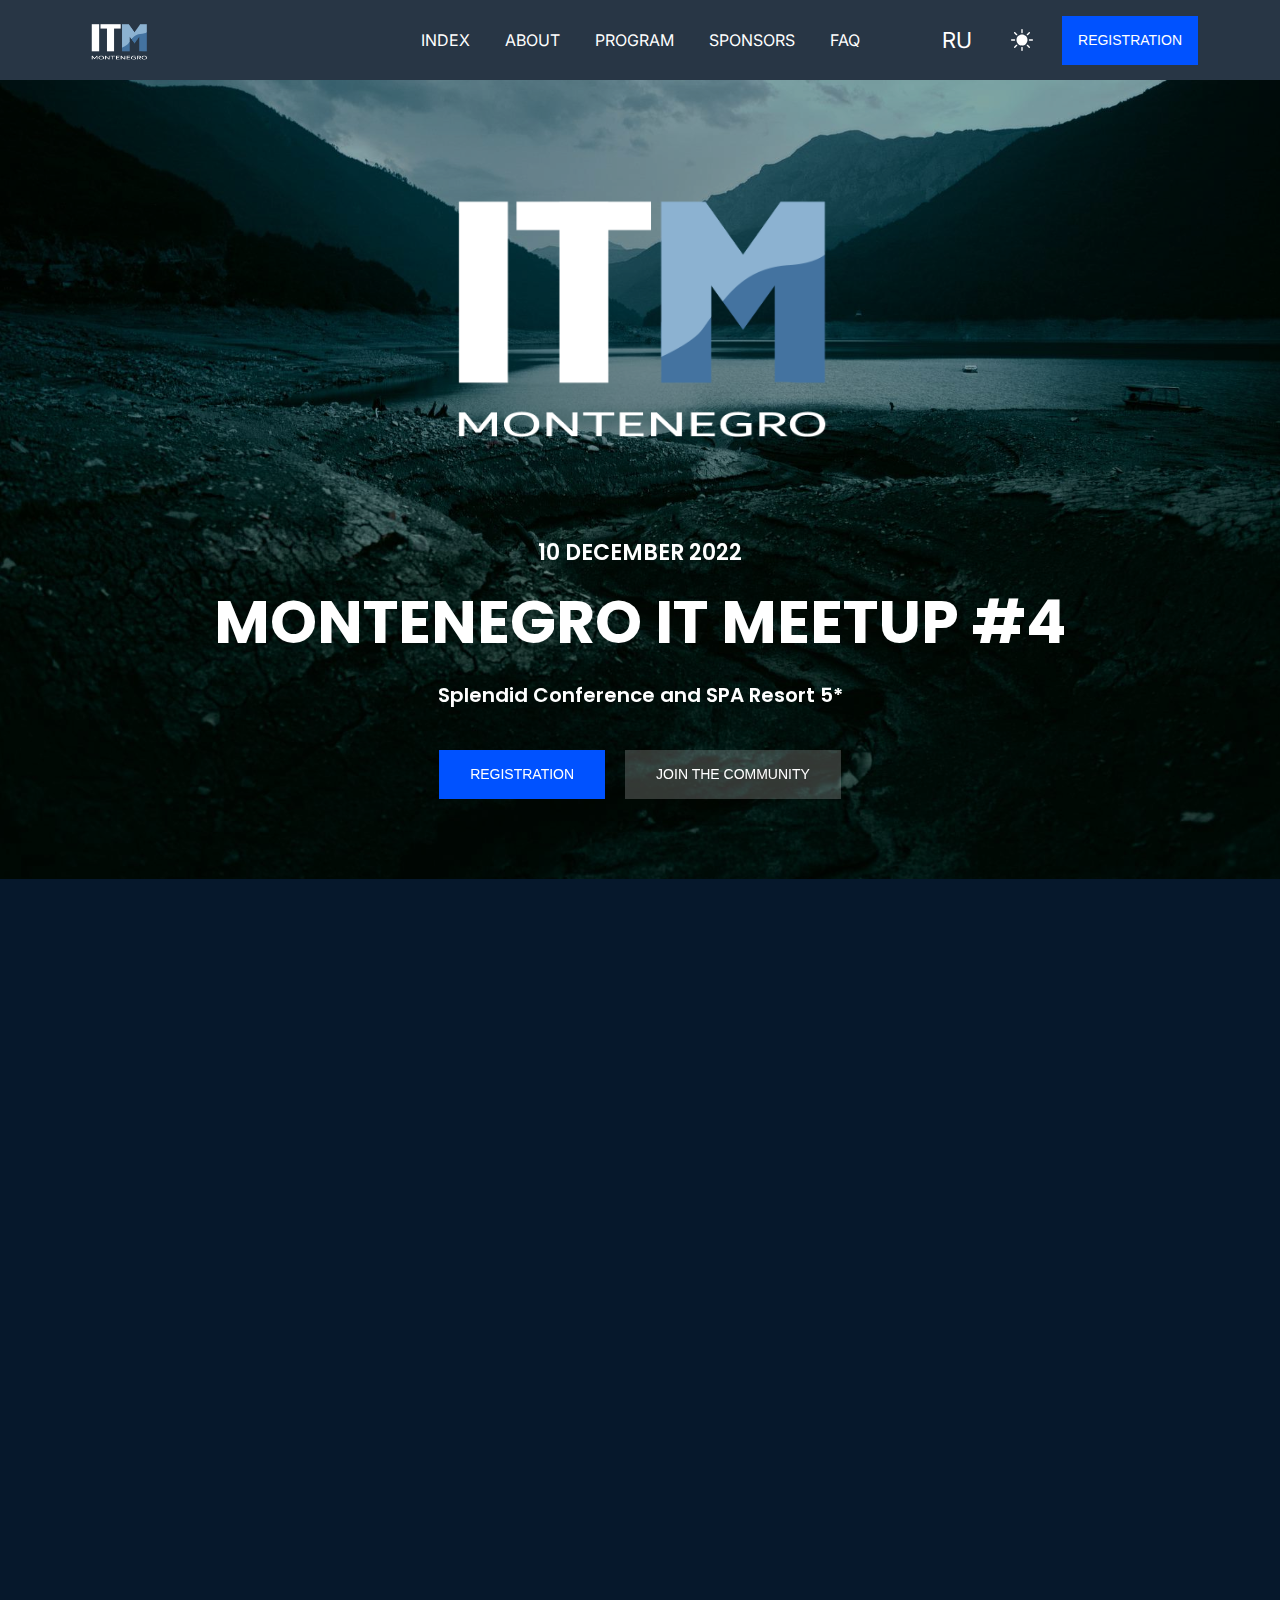
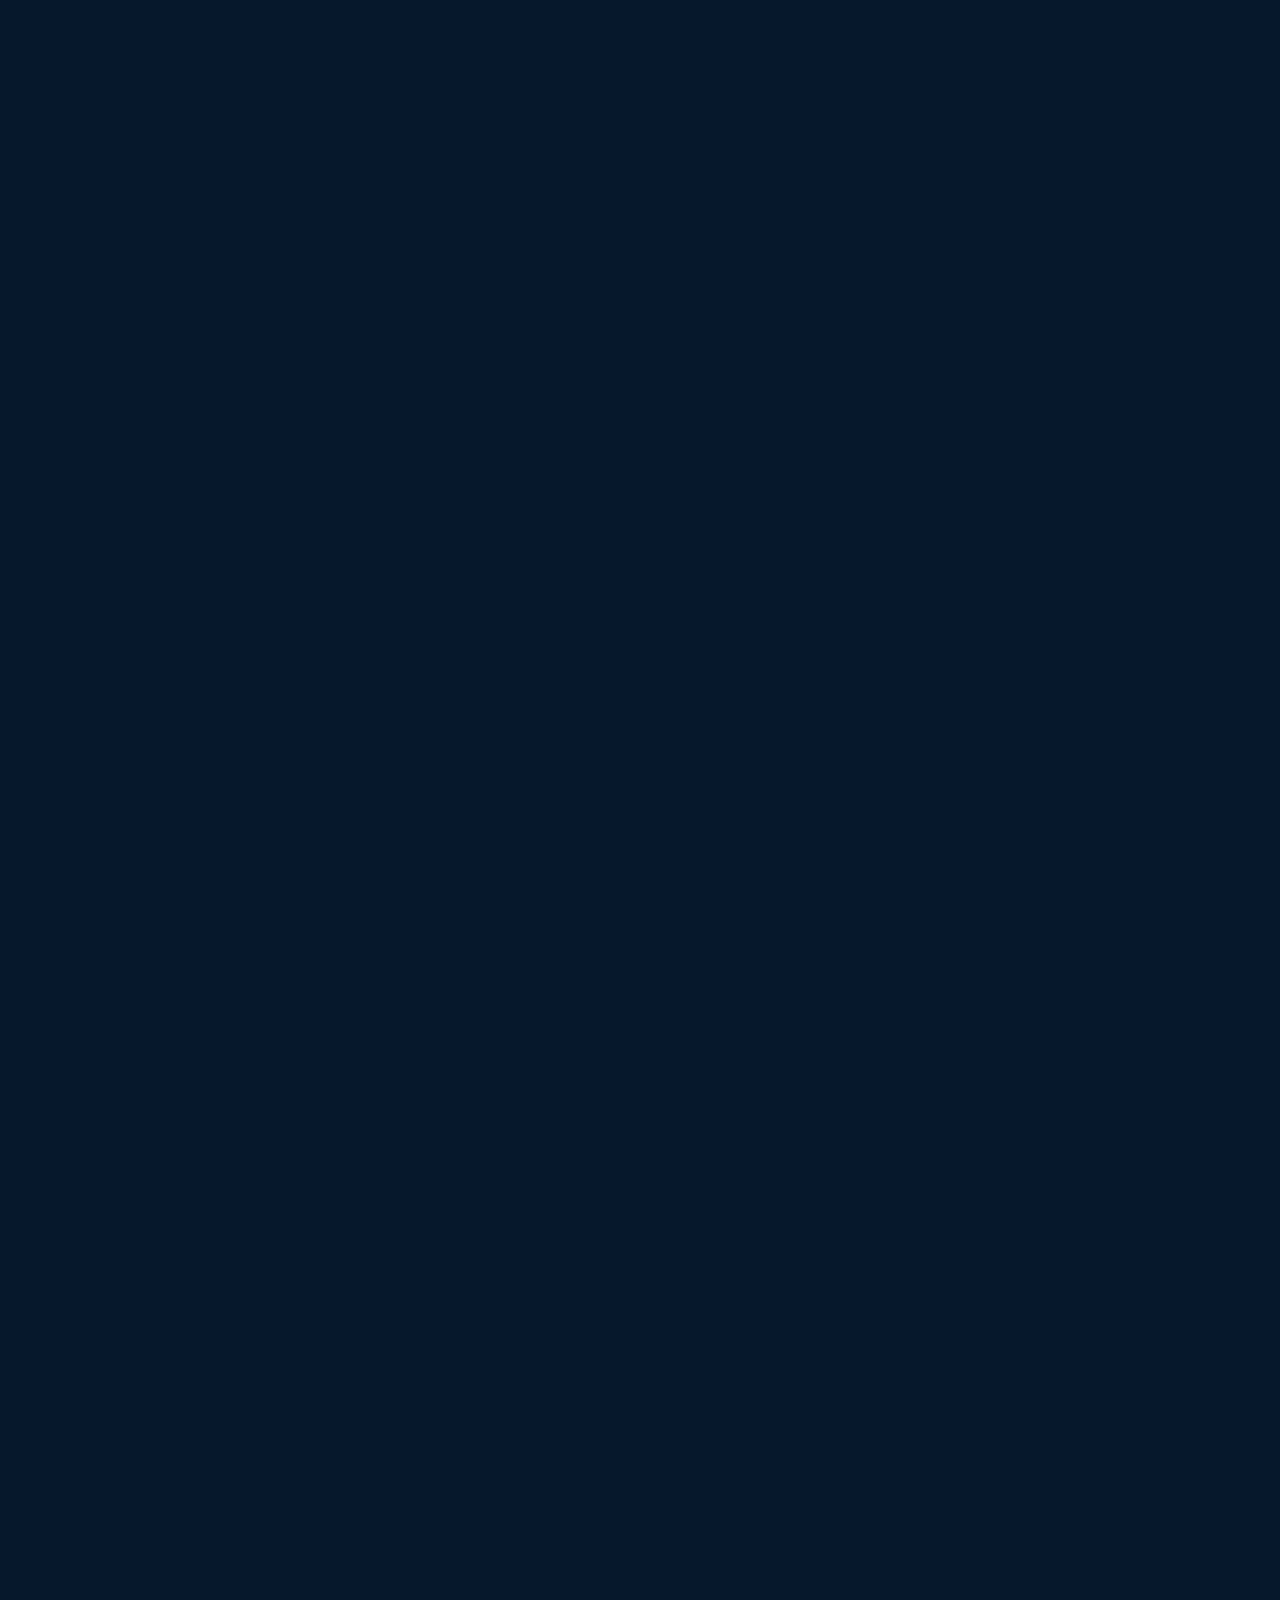
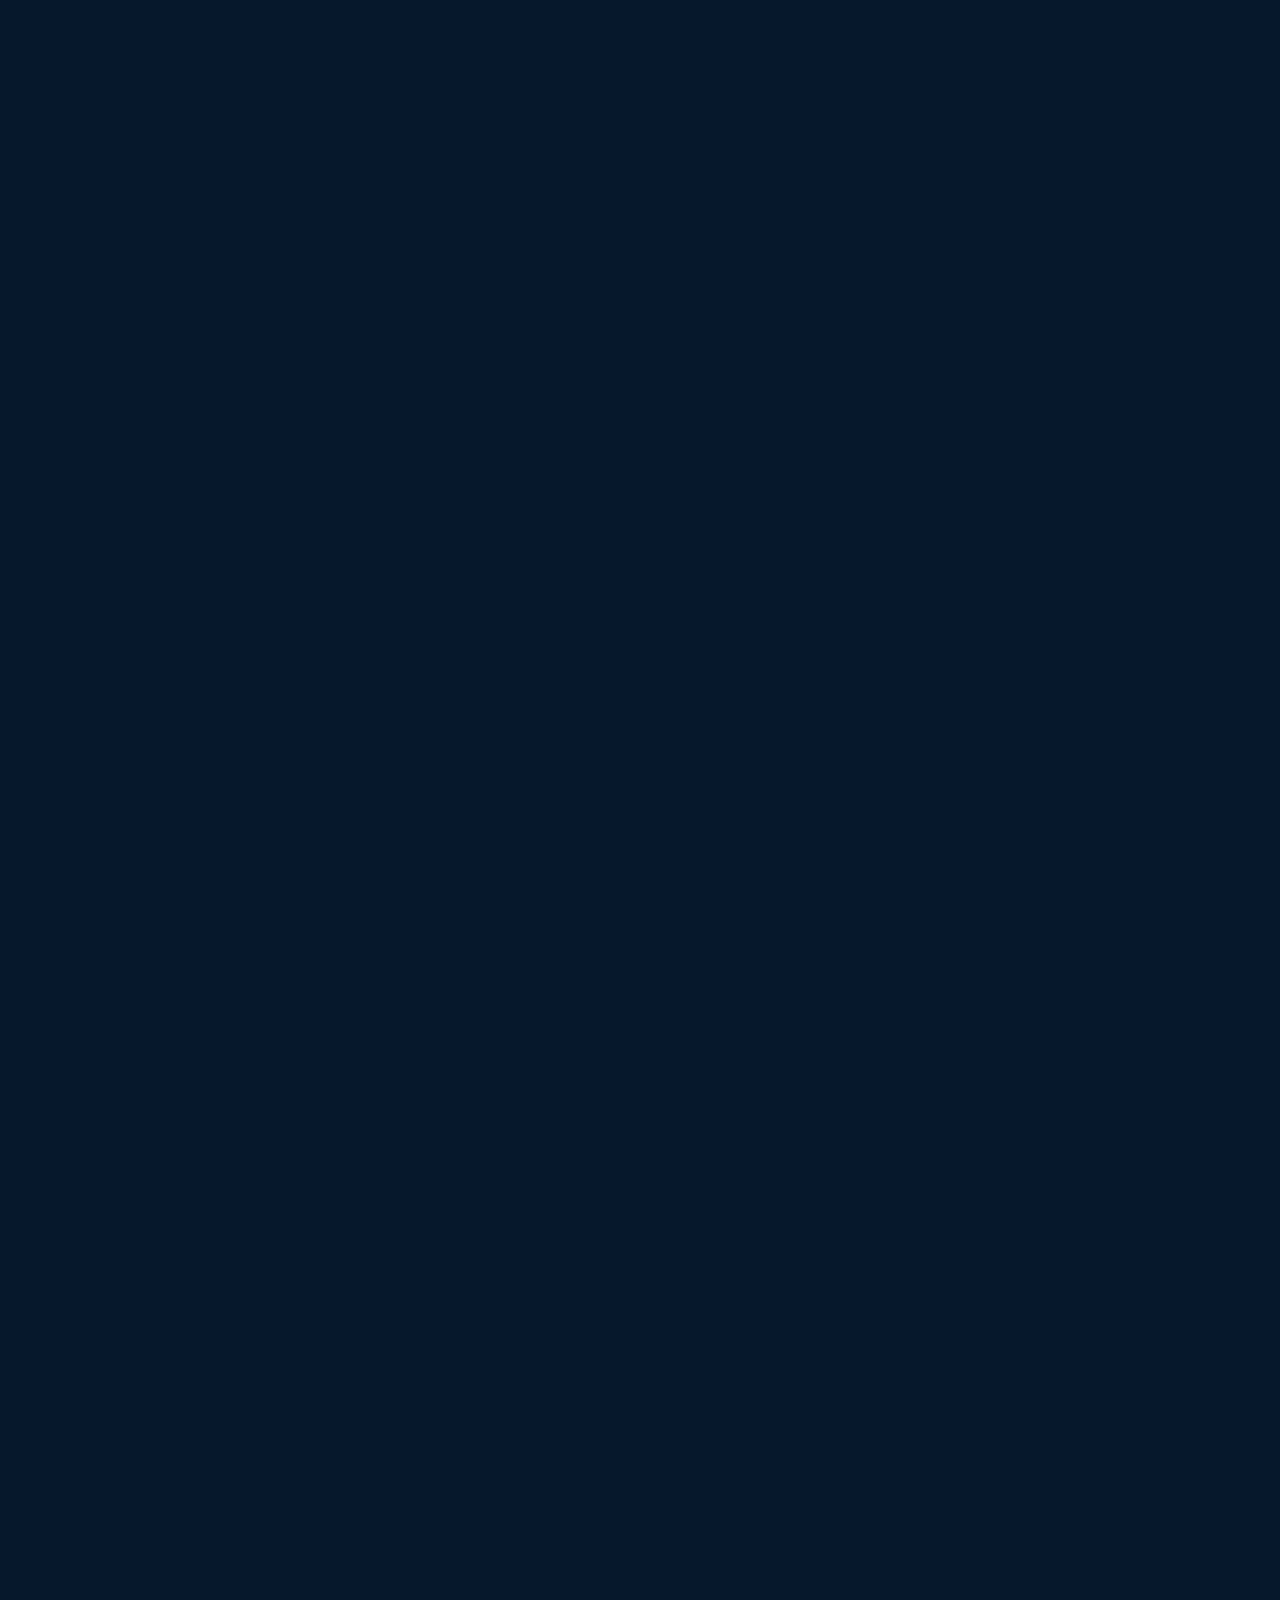
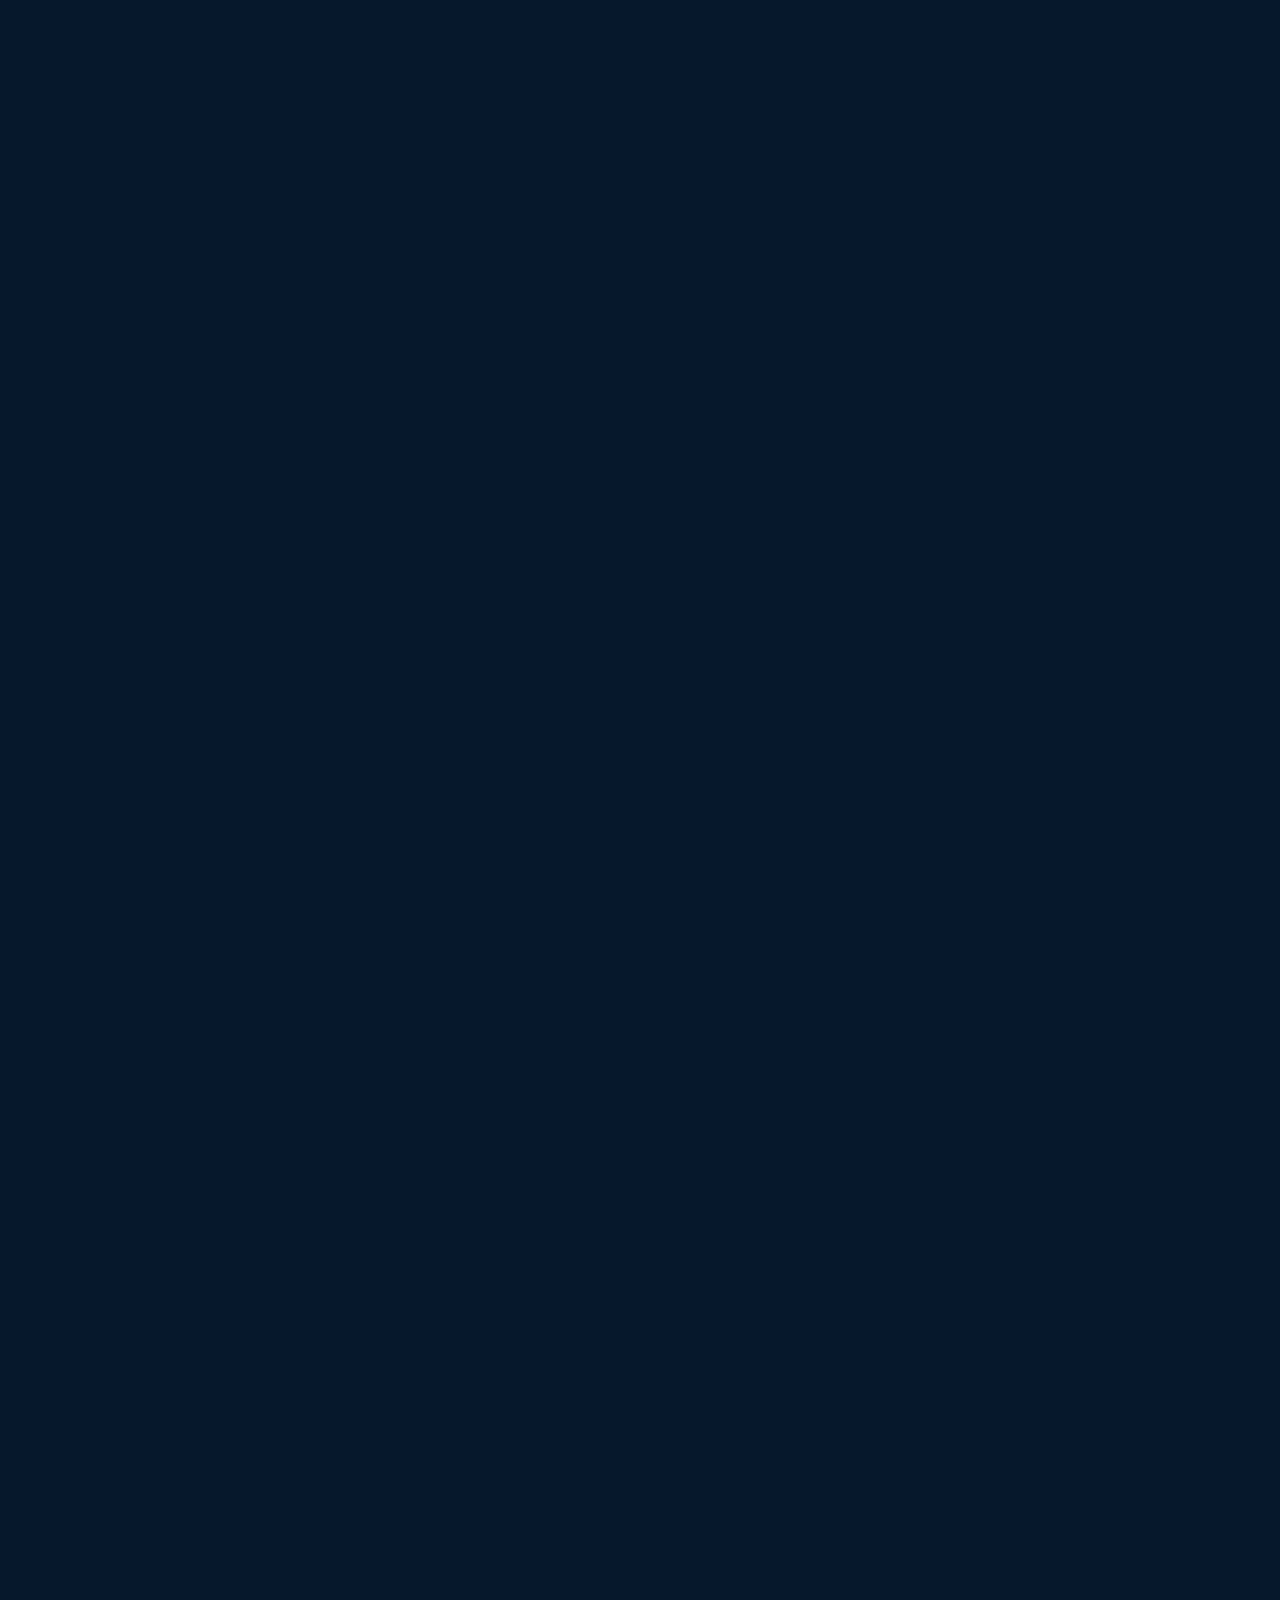
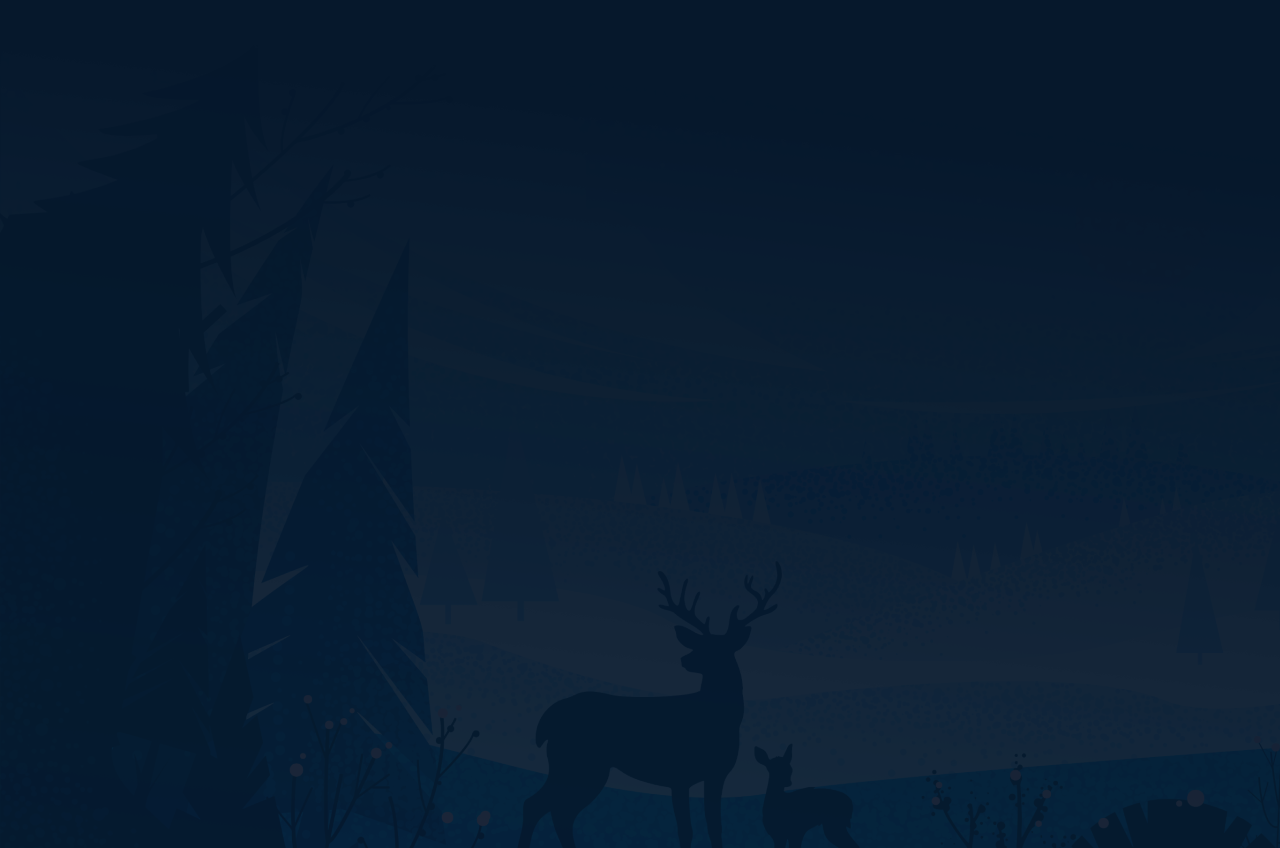
==== en.html @ d29790c1 "add en and jobs" ====
<!DOCTYPE html>
<html class="no-js" lang="en">

<head>
    <!-- Meta Tags -->
    <meta charset="utf-8">
    <meta http-equiv="x-ua-compatible" content="ie=edge">
    <meta name="viewport" content="width=device-width, initial-scale=1">
    <meta name="author" content="Laralink">
    <!-- Favicon Icon -->
    <link rel="icon" href="assets/img/favicon.png"/>
    <!-- Site Title -->
    <title>Montenegro IT Meetup</title>
    <link rel="stylesheet" href="assets/css/plugins/bootstrap.min.css">
    <link rel="stylesheet" href="assets/css/plugins/slick.css">
    <link rel="stylesheet" href="assets/css/plugins/animate.css">
    <link rel="stylesheet" href="assets/css/style.css">
</head>

<body class="cs-dark">
<div class="cs-preloader cs-white_bg cs-center">
    <div class="cs-preloader_in">
        <img src="assets/image/logo.png" alt="Logo">
    </div>
</div>
<!-- Start Header Section -->
<header class="cs-site_header cs-style1 cs-sticky-header cs-primary_color text-uppercase cs-white_bg">
    <div class="cs-main_header">
        <div class="container">
            <div class="cs-main_header_in">
                <div class="cs-main_header_left">
                    <a class="cs-site_branding cs-accent_color" href="index.html">
                        <img src="assets/image/logo_white.png" alt="Logo" class="cs-hide_dark">
                        <img src="assets/image/logo.png" alt="Logo" class="cs-hide_white">
                    </a>
                </div>
                <div class="cs-main_header_center">
                    <div class="cs-nav">
                        <ul class="cs-nav_list">
                            <li class="menu-item-has-children"><a href="#home" class="cs-smoth_scroll">Index</a></li>
                            <li><a href="#about" class="cs-smoth_scroll">About</a></li>
                            <li><a href="#roadmap" class="cs-smoth_scroll">Program</a>
                            <ul>
                                    <li><a href="#roadmap">Hall А</a></li>
                                    <li><a href="#roadmap-b">Hall B</a></li>
                                </ul>
                            </li>
                            <li><a href="#team" class="cs-smoth_scroll">Sponsors</a>
                                <ul>
                                    <li><a href="#sponsor">General sponsor</a></li>
                                    <li><a href="#sponsor-all">Sponsors</a></li>
                                    <li><a href="#partners">Partners</a></li>
                                    <li><a href="jobs.html">Job</a></li>
                                </ul>
                            </li>
                            <li><a href="#faq" class="cs-smoth_scroll">FAQ</a></li>
                        </ul>
                    </div>
                </div>
                <div class="cs-main_header_right">

                    <div class="cs-toolbox">
                        <span class="cs-icon_btn">
                            <a href="index.html">RU</a>
                        </span>
                        <span class="cs-icon_btn cs-mode_btn">
                            <svg xmlns="http://www.w3.org/2000/svg" width="1em" height="1em" viewBox="0 0 64 64"
                             class="cs-hide_dark"><path fill="currentColor"
                                                        d="M43.139 2a29.885 29.885 0 0 1 5.121 16.756c0 16.701-13.686 30.24-30.57 30.24a30.656 30.656 0 0 1-15.689-4.285C7.209 54.963 17.93 62 30.318 62C47.816 62 62 47.969 62 30.66C62 17.867 54.246 6.871 43.139 2z"/></svg>
                            <svg xmlns="http://www.w3.org/2000/svg" width="1em" height="1em" viewBox="0 0 26 26" fill="none"
                         class="cs-hide_white">
                      <path d="M13 19.5C14.7239 19.5 16.3772 18.8152 17.5962 17.5962C18.8152 16.3772 19.5 14.7239 19.5 13C19.5 11.2761 18.8152 9.62279 17.5962 8.40381C16.3772 7.18482 14.7239 6.5 13 6.5C11.2761 6.5 9.62279 7.18482 8.40381 8.40381C7.18482 9.62279 6.5 11.2761 6.5 13C6.5 14.7239 7.18482 16.3772 8.40381 17.5962C9.62279 18.8152 11.2761 19.5 13 19.5ZM13 0C13.2155 0 13.4222 0.0856024 13.5745 0.237976C13.7269 0.390349 13.8125 0.597012 13.8125 0.8125V4.0625C13.8125 4.27799 13.7269 4.48465 13.5745 4.63702C13.4222 4.7894 13.2155 4.875 13 4.875C12.7845 4.875 12.5778 4.7894 12.4255 4.63702C12.2731 4.48465 12.1875 4.27799 12.1875 4.0625V0.8125C12.1875 0.597012 12.2731 0.390349 12.4255 0.237976C12.5778 0.0856024 12.7845 0 13 0V0ZM13 21.125C13.2155 21.125 13.4222 21.2106 13.5745 21.363C13.7269 21.5153 13.8125 21.722 13.8125 21.9375V25.1875C13.8125 25.403 13.7269 25.6097 13.5745 25.762C13.4222 25.9144 13.2155 26 13 26C12.7845 26 12.5778 25.9144 12.4255 25.762C12.2731 25.6097 12.1875 25.403 12.1875 25.1875V21.9375C12.1875 21.722 12.2731 21.5153 12.4255 21.363C12.5778 21.2106 12.7845 21.125 13 21.125ZM26 13C26 13.2155 25.9144 13.4222 25.762 13.5745C25.6097 13.7269 25.403 13.8125 25.1875 13.8125H21.9375C21.722 13.8125 21.5153 13.7269 21.363 13.5745C21.2106 13.4222 21.125 13.2155 21.125 13C21.125 12.7845 21.2106 12.5778 21.363 12.4255C21.5153 12.2731 21.722 12.1875 21.9375 12.1875H25.1875C25.403 12.1875 25.6097 12.2731 25.762 12.4255C25.9144 12.5778 26 12.7845 26 13ZM4.875 13C4.875 13.2155 4.7894 13.4222 4.63702 13.5745C4.48465 13.7269 4.27799 13.8125 4.0625 13.8125H0.8125C0.597012 13.8125 0.390349 13.7269 0.237976 13.5745C0.0856024 13.4222 0 13.2155 0 13C0 12.7845 0.0856024 12.5778 0.237976 12.4255C0.390349 12.2731 0.597012 12.1875 0.8125 12.1875H4.0625C4.27799 12.1875 4.48465 12.2731 4.63702 12.4255C4.7894 12.5778 4.875 12.7845 4.875 13ZM22.1926 3.80737C22.3449 3.95974 22.4305 4.16637 22.4305 4.38181C22.4305 4.59726 22.3449 4.80388 22.1926 4.95625L19.8949 7.25563C19.8193 7.33106 19.7297 7.39088 19.631 7.43166C19.5323 7.47245 19.4266 7.4934 19.3199 7.49333C19.1043 7.49317 18.8975 7.40738 18.7452 7.25481C18.6698 7.17927 18.6099 7.08961 18.5691 6.99095C18.5284 6.89229 18.5074 6.78656 18.5075 6.6798C18.5076 6.46419 18.5934 6.25748 18.746 6.10512L21.0437 3.80737C21.1961 3.65505 21.4027 3.56949 21.6182 3.56949C21.8336 3.56949 22.0403 3.65505 22.1926 3.80737ZM7.254 18.746C7.40632 18.8984 7.49189 19.105 7.49189 19.3204C7.49189 19.5359 7.40632 19.7425 7.254 19.8949L4.95625 22.1926C4.80301 22.3406 4.59777 22.4225 4.38474 22.4207C4.1717 22.4188 3.96792 22.3334 3.81727 22.1827C3.66663 22.0321 3.58118 21.8283 3.57933 21.6153C3.57748 21.4022 3.65937 21.197 3.80737 21.0437L6.10512 18.746C6.25749 18.5937 6.46412 18.5081 6.67956 18.5081C6.89501 18.5081 7.10163 18.5937 7.254 18.746ZM22.1926 22.1926C22.0403 22.3449 21.8336 22.4305 21.6182 22.4305C21.4027 22.4305 21.1961 22.3449 21.0437 22.1926L18.746 19.8949C18.598 19.7416 18.5161 19.5364 18.518 19.3234C18.5198 19.1103 18.6053 18.9065 18.7559 18.7559C18.9065 18.6053 19.1103 18.5198 19.3234 18.518C19.5364 18.5161 19.7416 18.598 19.8949 18.746L22.1926 21.0437C22.3449 21.1961 22.4305 21.4027 22.4305 21.6182C22.4305 21.8336 22.3449 22.0403 22.1926 22.1926ZM7.254 7.25563C7.10163 7.40795 6.89501 7.49351 6.67956 7.49351C6.46412 7.49351 6.25749 7.40795 6.10512 7.25563L3.80737 4.95625C3.72977 4.8813 3.66788 4.79164 3.62529 4.69252C3.58271 4.59339 3.5603 4.48677 3.55936 4.37889C3.55842 4.27101 3.57898 4.16402 3.61983 4.06416C3.66069 3.96431 3.72102 3.87359 3.7973 3.7973C3.87359 3.72102 3.96431 3.66069 4.06416 3.61983C4.16402 3.57898 4.27101 3.55842 4.37889 3.55936C4.48677 3.5603 4.59339 3.58271 4.69252 3.62529C4.79164 3.66788 4.8813 3.72977 4.95625 3.80737L7.254 6.10512C7.32967 6.1806 7.3897 6.27026 7.43066 6.36897C7.47162 6.46768 7.4927 6.5735 7.4927 6.68038C7.4927 6.78725 7.47162 6.89307 7.43066 6.99178C7.3897 7.09049 7.32967 7.18015 7.254 7.25563Z"
                            fill="white"/>
                    </svg>
                        </span>
                        <div class="cs-btn_group">
                            <a href="https://forms.gle/1fXB3s7Eex1DGgB2A" target="_blank" class="cs-btn cs-btn_filed cs-accent_btn"><span>Registration</span></a>
                        </div>
                    </div>
                </div>
            </div>
        </div>
    </div>
</header>
<!-- End Header Section -->
<div class="cs-height_80 cs-height_lg_80"></div>
<!-- Start Hero -->
<div class="cs-hero cs-style1 cs-type2 cs-bg text-center  cs-ripple_version" data-src="assets/image/header.jpg" id="home">
<div class="cs-dark_overlay"></div>
<div class="container">
<div class="cs-hero_img wow fadeInUp" data-wow-duration="1s" data-wow-delay="0.3s">
<img src="assets/image/logo.png" alt="Hero Image" style="height: 300px">
</div>
<div class="cs-hero_text wow fadeIn" data-wow-duration="1s" data-wow-delay="0.45s">
<h2 class="cs-hero_secondary_title cs-font_22 cs-font_18_sm text-uppercase">10 December 2022</h2>
<h1 class="cs-hero_title text-uppercase cs-font_60 cs-font_36_sm cs-bold">MONTENEGRO IT MEETUP #4</h1>
<h3 class="cs-hero_subtitle cs-font_20 cs-font_16_sm cs-body_line_height">Splendid Conference and SPA Resort 5*</h3>
<div class="cs-btn_group">
  <a href="https://forms.gle/1fXB3s7Eex1DGgB2A" class="cs-btn cs-btn_filed cs-accent_btn" target="_blank"><span>Registration</span></a>
  <a href="https://t.me/montenegro_it_en" class="cs-btn cs-color1"><span>Join the community</span></a>
</div>
</div>
</div>
</div>
<!-- End Hero -->
<div class="cs-height_100 cs-height_lg_70"></div>
<!-- Start Services -->
<section>
    <div class="container">
        <div class="row">
            <div class="col-lg-4 wow fadeIn" data-wow-duration="1s" data-wow-delay="0.2s">
                <div class="cs-iconbox cs-style1 cs-white_bg">
                    <h4 class="cs-iconbox_icon cs-font_30 cs-font_24_sm cs-m0">FREE</h4>
                    <div class="cs-height_20 cs-height_lg_20"></div>
                    <h3 class="cs-iconbox_title cs-font_30 cs-font_24_sm cs-m0">Student</h3>
                    <div class="cs-height_10 cs-height_lg_10"></div>
                    <div class="cs-iconbox_subtitle">For those who have a sticker from the last meetup, students and people under 18</div>
                </div>
                <div class="cs-height_25 cs-height_lg_25"></div>
            </div>
            <div class="col-lg-4 wow fadeIn" data-wow-duration="1s" data-wow-delay="0.4s">
                <div class="cs-iconbox cs-style1 cs-white_bg">
                    <h4 class="cs-iconbox_icon cs-font_30 cs-font_24_sm cs-m0">10 EUR</h4>
                    <div class="cs-height_20 cs-height_lg_20"></div>
                    <h3 class="cs-iconbox_title cs-font_30 cs-font_24_sm cs-m0">Standart</h3>
                    <div class="cs-height_10 cs-height_lg_10"></div>
                    <div class="cs-iconbox_subtitle">Included in the price <br> Kafa, kolаci и palacinke</div>
                </div>
                <div class="cs-height_25 cs-height_lg_25"></div>
            </div>
            <div class="col-lg-4 wow fadeIn" data-wow-duration="1s" data-wow-delay="0.6s">
                <div class="cs-iconbox cs-style1 cs-white_bg">
                    <h4 class="cs-iconbox_icon cs-font_30 cs-font_24_sm cs-m0">15 EUR</h4>
                    <div class="cs-height_20 cs-height_lg_20"></div>
                    <h3 class="cs-iconbox_title cs-font_30 cs-font_24_sm cs-m0">VIP</h3>
                    <div class="cs-height_10 cs-height_lg_10"></div>
                    <div class="cs-iconbox_subtitle">Plus, you'll get a front row seat.</div>
                </div>
                <div class="cs-height_25 cs-height_lg_25"></div>
            </div>
        </div>
    </div>
</section>
<!-- End Services -->
<!-- Start About -->
<section id="about">
    <div class="cs-height_75 cs-height_lg_45"></div>
    <div class="container">
        <div class="row align-items-center flex-column-reverse-lg">
            <div class="col-lg-6 wow fadeIn" data-wow-duration="1s" data-wow-delay="0.2s">
                <div class="cs-height_0 cs-height_lg_40"></div>
                <div class="cs-right_space_40">
                    <div class="cs-seciton_heading cs-style1 text-uppercase">
                        <h3 class="cs-section_title cs-font_16 cs-font_14_sm cs-gradient_color"> Info</h3>
                        <h2 class="cs-section_subtitle cs-m0 cs-font_36 cs-font_24_sm">About</h2>
                    </div>
                    <p>
                        <div class="cs-height_25 cs-height_lg_25"></div>
                    Montenegro IT Meetup is run by the community for the community.
                    <div class="cs-height_25 cs-height_lg_25"></div>
                            The meetup program is designed for listeners of all levels and specialties.
                            <br>
                            Each speaker speaks in his own field, but the report is prepared in such a way that listeners from other fields would also be interested.
                        <div class="cs-height_25 cs-height_lg_25"></div>
                        At this meetup, the reports announced on the following areas:
                    <br>
                        <span class="cs-accent_color">[ALL]</span>,
                        <span class="cs-accent_color">[FRONTEND]</span>,
                        <span class="cs-accent_color">[MOBILE]</span>,
                        <span class="cs-accent_color">[BACKEND]</span>
                    </p>
                    <div class="cs-height_20 cs-height_lg_20"></div>
                    <div class="cs-btn_group">
                        <a href="https://forms.gle/1fXB3s7Eex1DGgB2A" target="_blank" class="cs-btn cs-btn_filed cs-primary_btn"><span>Registration</span></a>
                    </div>

                </div>
            </div>
            <div class="col-lg-6 wow fadeIn" data-wow-duration="1s" data-wow-delay="0.4s">
          <div class="row text-center">
              <div class="col-6">
                <div class="cs-height_60 cs-height_lg_30"></div>
                <img src="assets/image/1.jpg" alt="">
                <div class="cs-height_25 cs-height_lg_25"></div>
                <img src="assets/image/2.jpg" alt="">
            </div>
              <div class="col-6">
                  <img src="assets/image/4.jpg" alt="">
                  <div class="cs-height_25 cs-height_lg_25"></div>
                  <img src="assets/image/3.jpg" alt="">
                </div>
          </div>
        </div>

        </div>
    </div>
</section>
<!-- End About -->
<div class="cs-height_65 cs-height_lg_35"></div>
<!-- Start Fun Fact -->
<div class="container wow fadeInUp" data-wow-duration="1s" data-wow-delay="0.35s">
    <div class="row">

        <div class="col-lg-3 col-6">
            <div class="cs-funfact cs-style1">
                <div class="cs-font_60 cs-font_36_sm cs-m0 cs-primary_font cs-primary_color cs-heading_line_height cs-bold">
                    <span data-count-to="500" class="odometer"></span>+</div>
                <p class="cs-m0 cs-font_30 cs-heading_line_height cs-font_22_sm">Members</p>
            </div>
            <div class="cs-height_25 cs-height_lg_25"></div>
        </div>
        <div class="col-lg-3 col-6">
            <div class="cs-funfact cs-style1">
                <div class="cs-font_60 cs-font_36_sm cs-m0 cs-primary_font cs-primary_color cs-heading_line_height cs-bold">
                    <span data-count-to="101" class="odometer"></span></div>
                <p class="cs-m0 cs-font_30 cs-heading_line_height cs-font_22_sm">Pizza</p>
            </div>
            <div class="cs-height_25 cs-height_lg_25"></div>
        </div>
        <div class="col-lg-3 col-6">
            <div class="cs-funfact cs-style1">
                <div class="cs-font_60 cs-font_36_sm cs-m0 cs-primary_font cs-primary_color cs-heading_line_height cs-bold">
                    <span data-count-to="52" class="odometer"></span>
                </div>
                <p class="cs-m0 cs-font_30 cs-heading_line_height cs-font_22_sm">Prize</p>
            </div>
            <div class="cs-height_25 cs-height_lg_25"></div>
        </div>
        <div class="col-lg-3 col-6">
            <div class="cs-funfact cs-style1">
                <div class="cs-font_60 cs-font_36_sm cs-m0 cs-primary_font cs-primary_color cs-heading_line_height cs-bold">
                    <span data-count-to="8" class="odometer"></span></div>
                <p class="cs-m0 cs-font_30 cs-heading_line_height cs-font_22_sm">Reports</p>
            </div>
            <div class="cs-height_25 cs-height_lg_25"></div>
        </div>
    </div>
</div>
<!-- End Fun Fact -->
<div class="cs-height_65 cs-height_lg_35"></div>
<!-- Start Sponsor -->
<section id="sponsor">
    <div class="container">
        <div class="cs-seciton_heading cs-style1 text-uppercase text-center wow fadeInUp" data-wow-duration="1s"
             data-wow-delay="0.2s">
            <h2 class="cs-section_subtitle cs-m0 cs-font_36 cs-font_24_sm cs-gradient_color">General sponsor</h2>
        </div>

        <div class="cs-height_50 cs-height_lg_30"></div>
        <div class="row wow fadeIn" data-wow-duration="1s" data-wow-delay="0.4s">
            <div class="col-lg-12 col-sm-12">
                <div class="cs-team cs-style1 text-center ">
                    <div class="cs-slide ">
                        <img src="assets/image/logo_white.png" alt="Member" class="cs-hide_dark" style="height: 200px;">
                        <img src="assets/image/logo.png" alt="Member" class="cs-hide_white" style="height: 200px;">
                    </div>
                </div>
            </div>
        </div>
    </div>
</section>
<!-- End Sponsor -->
<div class="cs-height_65 cs-height_lg_35"></div>
<!-- Start Goals -->
<section id="roadmap">
    <div class="cs-height_70 cs-height_lg_40"></div>
    <div class="container">
        <div class="cs-seciton_heading cs-style1 text-uppercase wow fadeInUp" data-wow-duration="1s"
             data-wow-delay="0.2s">
            <h3 class="cs-section_title cs-font_16 cs-font_14_sm cs-gradient_color">Program</h3>
            <h2 class="cs-section_subtitle cs-m0 cs-font_36 cs-font_24_sm">Hall A</h2>
        </div>
        <div class="cs-height_50 cs-height_lg_30"></div>
        <div class="cs-accent_seperator_1 cs-accent_color wow fadeInLeft" data-wow-duration="1s"
             data-wow-delay="0.4s"></div>
        <div class="row wow fadeIn" data-wow-duration="1s" data-wow-delay="0.4s">
            <div class="col-lg-3 col-md-6">
                <div class="cs-card cs-style2">
                    <div class="cs-card_number cs-accent_bg cs-white_color cs-center cs-primary_font cs-font_22 cs-bold">
                        13:30
                    </div>
                    <div class="cs-height_30 cs-height_lg_15"></div>
                    <div class="cs-card_in cs-white_bg">
                        <h3 class="cs-gradient_color cs-font_18 cs-font_16_sm cs-m0">Start</h3>
                        <div class="cs-height_5 cs-height_lg_5"></div>
                        <h2 class="cs-font_22 cs-font_16_sm cs-m0">Start of registration</h2>
                        <div class="cs-height_10 cs-height_lg_10"></div>
                        <p class="cs-m0">Organizer for anonymity, so at the entrance you will be given
                             number, according to which prizes will then be played</p>
                    </div>

                </div>
                <div class="cs-height_25 cs-height_lg_25"></div>
            </div>
            <div class="col-lg-3 col-md-6">
                <div class="cs-card cs-style2">
                    <div class="cs-card_number cs-accent_bg cs-white_color cs-center cs-primary_font cs-font_22 cs-bold">
                        14:00
                    </div>
                    <div class="cs-height_30 cs-height_lg_15"></div>
                    <div class="cs-slide">
                        <div class="cs-team cs-style1 cs-type1 text-center">
                            <div class="cs-member_thumb" data-src="assets/image/member_pavel.jpg">
<!--                                <img src="assets/image/member_pavel.jpg" alt="Member">-->
                            </div>
                            <div class="cs-height_25 cs-height_lg_25"></div>
                            <div class="cs-member_info">
                                <h2 class="cs-font_22 cs-font_16_sm cs-m0">Pavel</h2>
                                <div class="cs-height_5 cs-height_lg_5"></div>
                                <p class="cs-m0">The creator of the community and the organizer of the meetup will open the event</p>
                                <div class="cs-height_20 cs-height_lg_20"></div>
                            </div>
                        </div>
                    </div><!-- .cs-slide -->
                </div>
                <div class="cs-height_25 cs-height_lg_25"></div>
            </div>
            <div class="col-lg-3 col-md-6">
                <div class="cs-card cs-style2">
                    <div class="cs-card_number cs-accent_bg cs-white_color cs-center cs-primary_font cs-font_22 cs-bold">
                        14:10
                    </div>
                    <div class="cs-height_30 cs-height_lg_15"></div>
                    <div class="cs-slide">
                        <div class="cs-team cs-style1 cs-type1 text-center">
                            <div class="cs-member_thumb" data-src="assets/image/member_meerson.jpg">
                            </div>
                            <div class="cs-height_25 cs-height_lg_25"></div>
                            <div class="cs-member_info">
                                <h2 class="cs-font_22 cs-font_16_sm cs-m0">Igor Meerson</h2>
                                <div class="cs-height_5 cs-height_lg_5"></div>
                                <p class="cs-m0">We have a famous stand-up comedian as the opening act, he will joke</p>
                                <div class="cs-height_20 cs-height_lg_20"></div>
                            </div>
                        </div>
                    </div><!-- .cs-slide -->

                </div>

                <div class="cs-height_25 cs-height_lg_25"></div>
            </div>
            <div class="col-lg-3 col-md-6">
                <div class="cs-card cs-style2">
                    <div class="cs-card_number cs-accent_bg cs-white_color cs-center cs-primary_font cs-font_22 cs-bold">
                        14:30
                    </div>
                    <div class="cs-height_30 cs-height_lg_15"></div>
                    <div class="cs-card_in cs-white_bg">
                        <h3 class="cs-gradient_color cs-font_18 cs-font_16_sm cs-m0">[ALL] Евгение Сухов</h3>
                        <div class="cs-height_5 cs-height_lg_5"></div>
                        <h2 class="cs-font_22 cs-font_16_sm cs-m0">What is the most important thing in development?</h2>
                        <div class="cs-height_10 cs-height_lg_10"></div>
                        <p class="cs-m0">The report is under consideration by the program committee.</p>
                    </div>
                </div>
                <div class="cs-height_25 cs-height_lg_25"></div>
            </div>
        </div>
    </div>
    <div class="container">
        <div class="cs-height_50 cs-height_lg_30"></div>
        <div class="cs-accent_seperator_1 cs-accent_color wow fadeInLeft" data-wow-duration="1s"
             data-wow-delay="0.4s"></div>
        <div class="row wow fadeIn" data-wow-duration="1s" data-wow-delay="0.4s">
            <div class="col-lg-3 col-md-6">
                <div class="cs-card cs-style2">
                    <div class="cs-card_number cs-accent_bg cs-white_color cs-center cs-primary_font cs-font_22 cs-bold">
                        15:00
                    </div>
                    <div class="cs-height_30 cs-height_lg_15"></div>
                    <div class="cs-card_in cs-white_bg">
                        <h3 class="cs-gradient_color cs-font_18 cs-font_16_sm cs-m0">[FRONTEND] Владимир Федоров</h3>
                        <div class="cs-height_5 cs-height_lg_5"></div>
                        <h2 class="cs-font_22 cs-font_16_sm cs-m0">Software development as a type of HUMAN activity</h2>
                        <div class="cs-height_10 cs-height_lg_10"></div>
                        <p class="cs-m0">The report is under consideration by the program committee.</p>
                    </div>

                </div>
                <div class="cs-height_25 cs-height_lg_25"></div>
            </div>
            <div class="col-lg-3 col-md-6">
                <div class="cs-card cs-style2">
                    <div class="cs-card_number cs-accent_bg cs-white_color cs-center cs-primary_font cs-font_22 cs-bold">
                        15:30
                    </div>
                    <div class="cs-height_30 cs-height_lg_15"></div>
                </div>

                <div class="cs-iconbox cs-style1 cs-type1 cs-accent_bg text-center">
                    <div class="cs-height_20 cs-height_lg_20"></div>
                    <h3 class="cs-iconbox_title cs-font_22 cs-font_20_sm cs-m0 cs-white_color">Coffe Break</h3>
                    <div class="cs-height_10 cs-height_lg_10"></div>
                    <div class="cs-iconbox_subtitle cs-white_color">Pizza, drinks will be waiting for you at the exit from the hall
                       <br> In the bar you can take coffee and dessert</div>
                </div>
                <div class="cs-height_25 cs-height_lg_25"></div>
            </div>
            <div class="col-lg-3 col-md-6">
                <div class="cs-card cs-style2">
                    <div class="cs-card_number cs-accent_bg cs-white_color cs-center cs-primary_font cs-font_22 cs-bold">
                        16:00
                    </div>
                    <div class="cs-height_30 cs-height_lg_15"></div>
                    <div class="cs-card_in cs-white_bg">
                        <h3 class="cs-gradient_color cs-font_18 cs-font_16_sm cs-m0">[MOBILE] Дмитрий Зверев</h3>
                        <div class="cs-height_5 cs-height_lg_5"></div>
                        <h2 class="cs-font_22 cs-font_16_sm cs-m0">History of mobile development</h2>
                        <div class="cs-height_10 cs-height_lg_10"></div>
                        <p class="cs-m0">The report is under consideration by the program committee.</p>
                    </div>

                </div>
                <div class="cs-height_25 cs-height_lg_25"></div>
            </div>
            <div class="col-lg-3 col-md-6">
                <div class="cs-card cs-style2">
                    <div class="cs-card_number cs-accent_bg cs-white_color cs-center cs-primary_font cs-font_22 cs-bold">
                        16:30
                    </div>
                    <div class="cs-height_30 cs-height_lg_15"></div>
                    <div class="cs-card_in cs-white_bg">
                        <h3 class="cs-gradient_color cs-font_18 cs-font_16_sm cs-m0">[BACKEND] Free slot</h3>
                        <div class="cs-height_5 cs-height_lg_5"></div>
                        <h2 class="cs-font_22 cs-font_16_sm cs-m0">Become a speaker</h2>
                        <div class="cs-height_10 cs-height_lg_10"></div>

                        <div class="cs-btn_group">
                            <a href="https://forms.gle/1fXB3s7Eex1DGgB2A" target="_blank" class="cs-btn cs-btn_filed cs-primary_btn"><span>Submit your application</span></a>
                        </div>
                    </div>
                </div>
                <div class="cs-height_25 cs-height_lg_25"></div>
            </div>

        </div>
    </div>
    <div class="container">
        <div class="cs-height_50 cs-height_lg_30"></div>
        <div class="cs-accent_seperator_1 cs-accent_color wow fadeInLeft" data-wow-duration="1s"
             data-wow-delay="0.4s"></div>
        <div class="row wow fadeIn" data-wow-duration="1s" data-wow-delay="0.4s">
            <div class="col-lg-3 col-md-6">
                <div class="cs-card cs-style2">
                    <div class="cs-card_number cs-accent_bg cs-white_color cs-center cs-primary_font cs-font_22 cs-bold">
                        17:00
                    </div>
                    <div class="cs-height_30 cs-height_lg_15"></div>
                    <div class="cs-card_in cs-white_bg">
                        <h3 class="cs-gradient_color cs-font_18 cs-font_16_sm cs-m0">[ALL]</h3>
                        <div class="cs-height_5 cs-height_lg_5"></div>
                        <h2 class="cs-font_22 cs-font_16_sm cs-m0">STARTUP FACTORY</h2>
                        <div class="cs-height_10 cs-height_lg_10"></div>
                        <p class="cs-m0">Presentation of SF projects, at what stage, where they are moving</p>
                    </div>

                </div>
                <div class="cs-height_25 cs-height_lg_25"></div>
            </div>
            <div class="col-lg-3 col-md-6">
                <div class="cs-card cs-style2">
                    <div class="cs-card_number cs-accent_bg cs-white_color cs-center cs-primary_font cs-font_22 cs-bold">
                        18:00
                    </div>
                    <div class="cs-height_30 cs-height_lg_15"></div>
                </div>

                <div class="cs-iconbox cs-style1 cs-type1 cs-accent_bg text-center"  style="background-color: red;">
                    <div class="cs-height_20 cs-height_lg_20"></div>
                    <h3 class="cs-iconbox_title cs-font_22 cs-font_20_sm cs-m0 cs-white_color">After Party</h3>
                    <div class="cs-height_10 cs-height_lg_10"></div>
                    <div class="cs-iconbox_subtitle cs-white_color">Afterpatry location to be announced</div>
                </div>
                <div class="cs-height_25 cs-height_lg_25"></div>
            </div>

        </div>
    </div>
</section>

<!-- Start Goals -->
<section id="roadmap-b">
    <div class="cs-height_70 cs-height_lg_40"></div>
    <div class="container">
        <div class="cs-seciton_heading cs-style1 text-uppercase wow fadeInUp" data-wow-duration="1s"
             data-wow-delay="0.2s">
            <h3 class="cs-section_title cs-font_16 cs-font_14_sm cs-gradient_color">Program</h3>
            <h2 class="cs-section_subtitle cs-m0 cs-font_36 cs-font_24_sm">Hall B</h2>
        </div>
        <div class="cs-height_50 cs-height_lg_30"></div>
        <div class="cs-accent_seperator_1 cs-accent_color wow fadeInLeft" data-wow-duration="1s"
             data-wow-delay="0.4s"></div>
        <div class="row wow fadeIn" data-wow-duration="1s" data-wow-delay="0.4s">
            <div class="col-lg-3 col-md-6">
                <div class="cs-card cs-style2">
                    <div class="cs-card_number cs-accent_bg cs-white_color cs-center cs-primary_font cs-font_22 cs-bold">
                        14:00
                    </div>
                    <div class="cs-height_30 cs-height_lg_15"></div>
                    <div class="cs-card_in cs-white_bg">
                        <h3 class="cs-gradient_color cs-font_18 cs-font_16_sm cs-m0">[ALL]</h3>
                        <div class="cs-height_5 cs-height_lg_5"></div>
                        <h2 class="cs-font_22 cs-font_16_sm cs-m0">First report</h2>
                        <div class="cs-height_10 cs-height_lg_10"></div>
                        <p class="cs-m0">The report is under consideration by the program committee.</p>
                    </div>
                </div>
                <div class="cs-height_25 cs-height_lg_25"></div>
            </div>
            <div class="col-lg-3 col-md-6">
                <div class="cs-card cs-style2">
                    <div class="cs-card_number cs-accent_bg cs-white_color cs-center cs-primary_font cs-font_22 cs-bold">
                        14:30
                    </div>
                    <div class="cs-height_30 cs-height_lg_15"></div>
                    <div class="cs-card_in cs-white_bg">
                        <h3 class="cs-gradient_color cs-font_18 cs-font_16_sm cs-m0">[ALL]</h3>
                        <div class="cs-height_5 cs-height_lg_5"></div>
                        <h2 class="cs-font_22 cs-font_16_sm cs-m0">Second report</h2>
                        <div class="cs-height_10 cs-height_lg_10"></div>
                        <p class="cs-m0">The report is under consideration by the program committee.</p>
                    </div>
                </div>
                <div class="cs-height_25 cs-height_lg_25"></div>
            </div>
            <div class="col-lg-3 col-md-6">
                <div class="cs-card cs-style2">
                    <div class="cs-card_number cs-accent_bg cs-white_color cs-center cs-primary_font cs-font_22 cs-bold">
                        15:00
                    </div>
                    <div class="cs-height_30 cs-height_lg_15"></div>
                    <div class="cs-card_in cs-white_bg">
                        <h3 class="cs-gradient_color cs-font_18 cs-font_16_sm cs-m0">[ALL]</h3>
                        <div class="cs-height_5 cs-height_lg_5"></div>
                        <h2 class="cs-font_22 cs-font_16_sm cs-m0">Trait Report</h2>
                        <div class="cs-height_10 cs-height_lg_10"></div>
                        <p class="cs-m0">The report is under consideration by the program committee.</p>
                    </div>
                </div>
                <div class="cs-height_25 cs-height_lg_25"></div>
            </div>
            <div class="col-lg-3 col-md-6">
                <div class="cs-card cs-style2">
                    <div class="cs-card_number cs-accent_bg cs-white_color cs-center cs-primary_font cs-font_22 cs-bold">
                        16:00
                    </div>
                    <div class="cs-height_30 cs-height_lg_15"></div>
                    <div class="cs-card_in cs-white_bg">
                        <h3 class="cs-gradient_color cs-font_18 cs-font_16_sm cs-m0">[ALL]</h3>
                        <div class="cs-height_5 cs-height_lg_5"></div>
                        <h2 class="cs-font_22 cs-font_16_sm cs-m0">Fourth report</h2>
                        <div class="cs-height_10 cs-height_lg_10"></div>
                        <p class="cs-m0">The report is under consideration by the program committee.</p>
                    </div>
                </div>
                <div class="cs-height_25 cs-height_lg_25"></div>
            </div>
        </div>
    </div>

</section>
<!-- End Goals -->
<div class="cs-height_65 cs-height_lg_35"></div>
<!-- Start FAQ -->
<section id="faq">
    <div class="cs-height_70 cs-height_lg_40"></div>
    <div class="container">
        <div class="cs-seciton_heading cs-style1 text-uppercase wow fadeInUp" data-wow-duration="1s"
             data-wow-delay="0.2s">
            <h3 class="cs-section_title cs-font_16 cs-font_14_sm cs-gradient_color">FAQ</h3>
            <h2 class="cs-section_subtitle cs-m0 cs-font_36 cs-font_24_sm">Do you have any questions?</h2>
        </div>
        <div class="cs-height_50 cs-height_lg_30"></div>
        <div class="row cs-accordians cs-style1 wow fadeIn" data-wow-duration="1s" data-wow-delay="0.4s">
            <div class="col-lg-6">
                <div class="cs-accordian cs-white_bg active">
                    <div class="cs-accordian_head">
                        <h2 class="cs-accordian_title cs-m0 cs-font_22 cs-font_18_sm"><span>Q1.</span> What other activities will there be?</h2>
                        <span class="cs-accordian_toggle"></span>
                    </div>
                    <div class="cs-accordian-body">
                       Prize Draw <br>
                         You can sell yourself to recruiters <br>
                         There will be stands of sponsors in the hall, you can chat with them <br>
                         Catch the speaker in the colloir <br>
                         Bar, restaurants, spa, casino <br>
                    </div>
                </div><!-- .cs-accordian -->
                <div class="cs-height_25 cs-height_lg_25"></div>
                <div class="cs-accordian cs-white_bg">
                    <div class="cs-accordian_head">
                        <h2 class="cs-accordian_title cs-m0 cs-font_22 cs-font_18_sm"><span>Q2.</span>How to get there?
                        </h2>
                        <span class="cs-accordian_toggle"></span>
                    </div>
                    <div class="cs-accordian-body">
                        <iframe src="https://www.google.com/maps/embed?pb=!1m18!1m12!1m3!1d2951.842147120474!2d18.86370841576318!3d42.28189284802647!2m3!1f0!2f0!3f0!3m2!1i1024!2i768!4f13.1!3m3!1m2!1s0x0%3A0xd7a51fa059f2e4d1!2sSplendid%20Conference%20%26%20Spa%20Resort!5e0!3m2!1sen!2s!4v1664961439810!5m2!1sen!2s"  style="border:0;" allowfullscreen="" loading="lazy" referrerpolicy="no-referrer-when-downgrade"></iframe>
                    </div>
                </div><!-- .cs-accordian -->
                <div class="cs-height_25 cs-height_lg_25"></div>
                <div class="cs-accordian cs-white_bg">
                    <div class="cs-accordian_head">
                        <h2 class="cs-accordian_title cs-m0 cs-font_22 cs-font_18_sm"><span>Q3.</span> Is there parking</h2>
                        <span class="cs-accordian_toggle"></span>
                    </div>
                    <div class="cs-accordian-body">
                        Yes, drive as google maps shows <br>
                         Upon arrival, your car will be picked up and given a number.
                    </div>
                </div><!-- .cs-accordian -->
                <div class="cs-height_25 cs-height_lg_25"></div>
                <div class="cs-accordian cs-white_bg">
                    <div class="cs-accordian_head">
                        <h2 class="cs-accordian_title cs-m0 cs-font_22 cs-font_18_sm"><span>Q5.</span>Can I stay at the hotel?</h2>
                        <span class="cs-accordian_toggle"></span>
                    </div>
                    <div class="cs-accordian-body">
                      Of course. For guests there is a 10% discount on rooms, only you need to write to event@mail.com in advance
                         <br>
                         What "I want to rent a room from montenegro it"
                    </div>
                </div><!-- .cs-accordian -->
            </div>
            <div class="col-lg-6">

                <div class="cs-height_25 cs-height_lg_25"></div>
                <div class="cs-accordian cs-white_bg">
                    <div class="cs-accordian_head">
                        <h2 class="cs-accordian_title cs-m0 cs-font_22 cs-font_18_sm"><span>Q8.</span>How to get to the afterparty?</h2>
                        <span class="cs-accordian_toggle"></span>
                    </div>
                    <div class="cs-accordian-body">
                        Information updated
                    </div>
                </div><!-- .cs-accordian -->
                <div class="cs-height_25 cs-height_lg_25"></div>
            </div><!-- .cs-accordians -->
        </div>
    </div>
</section>
<!-- End FAQ -->
<div class="cs-height_65 cs-height_lg_35"></div>
<!-- Start Sponsors -->
<section id="sponsor-all">
    <div class="container">
        <div class="cs-seciton_heading cs-style1 text-uppercase wow fadeInUp" data-wow-duration="1s"
             data-wow-delay="0.2s">
            <h3 class="cs-section_title cs-font_16 cs-font_14_sm cs-gradient_color">Спонсоры</h3>
            <h2 class="cs-section_subtitle cs-m0 cs-font_36 cs-font_24_sm">Бриллиантовые</h2>
        </div>
        <div class="cs-height_50 cs-height_lg_30"></div>
        <div class="row wow fadeIn" data-wow-duration="1s" data-wow-delay="0.4s">
            <div class="col-lg-6 col-sm-12">
                <div class="cs-team cs-style1 text-center ">
                    <div class="cs-slide ">
                        <img src="assets/image/logo_white.png" alt="Member" class="cs-hide_dark" style="height: 150px;">
                        <img src="assets/image/logo.png" alt="Member" class="cs-hide_white" style="height: 150px;">
                    </div>
                </div>
            </div>
            <div class="col-lg-6 col-sm-12">
                <div class="cs-team cs-style1 text-center ">
                    <div class="cs-slide ">
                        <img src="assets/image/logo_white.png" alt="Member" class="cs-hide_dark" style="height: 150px;">
                        <img src="assets/image/logo.png" alt="Member" class="cs-hide_white" style="height: 150px;">
                    </div>
                </div>
            </div>
        </div>

        <div class="cs-height_50 cs-height_lg_30"></div>
         <div class="cs-seciton_heading cs-style1 text-uppercase wow fadeInUp" data-wow-duration="1s"
             data-wow-delay="0.2s">
            <h2 class="cs-section_subtitle cs-m0 cs-font_22 cs-font_24_sm">Золотые</h2>
        </div>
        <div class="cs-height_50 cs-height_lg_30"></div>
        <div class="row wow fadeIn" data-wow-duration="1s" data-wow-delay="0.4s">
            <div class="col-lg-3 col-sm-12">
                <div class="cs-team cs-style1 text-center ">
                    <div class="cs-slide ">
                        <img src="assets/image/logo_sf_w.jpg" alt="Member" class="cs-hide_dark" style="width: 250px;">
                        <img src="assets/image/logo_sf.png" alt="Member" class="cs-hide_white" style="width: 250px;">
                    </div>
                </div>
            </div>
            <div class="col-lg-3 col-sm-12">
                <div class="cs-team cs-style1 text-center ">
                    <div class="cs-slide ">
                        <img src="assets/image/logo_white.png" alt="Member" class="cs-hide_dark" style="height: 100px;">
                        <img src="assets/image/logo.png" alt="Member" class="cs-hide_white" style="height: 100px;">
                    </div>
                </div>
            </div>
            <div class="col-lg-3 col-sm-12">
                <div class="cs-team cs-style1 text-center ">
                    <div class="cs-slide ">
                        <img src="assets/image/logo_white.png" alt="Member" class="cs-hide_dark" style="height: 100px;">
                        <img src="assets/image/logo.png" alt="Member" class="cs-hide_white" style="height: 100px;">
                    </div>
                </div>
            </div>
            <div class="col-lg-3 col-sm-12">
                <div class="cs-team cs-style1 text-center ">
                    <div class="cs-slide ">
                        <img src="assets/image/logo_white.png" alt="Member" class="cs-hide_dark" style="height: 100px;">
                        <img src="assets/image/logo.png" alt="Member" class="cs-hide_white" style="height: 100px;">
                    </div>
                </div>
            </div>
        </div>
        <div class="cs-height_50 cs-height_lg_30"></div>
         <div class="cs-seciton_heading cs-style1 text-uppercase wow fadeInUp" data-wow-duration="1s"
             data-wow-delay="0.2s">
            <h2 class="cs-section_subtitle cs-m0 cs-font_22 cs-font_24_sm">Серебрянные</h2>
        </div>
        <div class="cs-height_50 cs-height_lg_30"></div>
        <div class="row wow fadeIn" data-wow-duration="1s" data-wow-delay="0.4s">
            <div class="col-lg-6 col-sm-12">
                <div class="cs-team cs-style1 text-center ">
                    <div class="cs-slide">
                        <img src="assets/image/logo_alar.png" alt="Member" class="cs-hide_dark" style="width: 250px;">
                        <img src="assets/image/logo_alar_white.png" alt="Member" class="cs-hide_white" style="width: 250px;">
                    </div>
                </div>
            </div>
            <div class="col-lg-6 col-sm-12">
                <div class="cs-team cs-style1 text-center ">
                    <div class="cs-slide">
                        <img src="assets/image/logo_white.png" alt="Member" class="cs-hide_dark" style="height: 100px;">
                        <img src="assets/image/logo.png" alt="Member" class="cs-hide_white" style="height: 100px;">
                    </div>
                </div>
            </div>
        </div>
        <div class="cs-height_50 cs-height_lg_30"></div>

        <div class="row wow fadeIn" data-wow-duration="1s" data-wow-delay="0.4s">
            <div class="col-lg-3 col-sm-12">
                <div class="cs-team cs-style1 text-center ">
                    <div class="cs-slide ">
                        <img src="assets/image/logo_qa.png" alt="Member" class="cs-hide_dark" style="height: 100px;">
                        <img src="assets/image/logo_qa_white.svg" alt="Member" class="cs-hide_white" style="height: 100px;">
                    </div>
                </div>
            </div>
            <div class="col-lg-3 col-sm-12">
                <div class="cs-team cs-style1 text-center ">
                    <div class="cs-slide ">
                        <img src="assets/image/logo_white.png" alt="Member" class="cs-hide_dark" style="height: 75px;">
                        <img src="assets/image/logo.png" alt="Member" class="cs-hide_white" style="height: 75px;">
                    </div>
                </div>
            </div>
            <div class="col-lg-3 col-sm-12">
                <div class="cs-team cs-style1 text-center ">
                    <div class="cs-slide ">
                        <img src="assets/image/logo_white.png" alt="Member" class="cs-hide_dark" style="height: 75px;">
                        <img src="assets/image/logo.png" alt="Member" class="cs-hide_white" style="height: 75px;">
                    </div>
                </div>
            </div>
            <div class="col-lg-3 col-sm-12">
                <div class="cs-team cs-style1 text-center ">
                    <div class="cs-slide ">
                        <img src="assets/image/logo_k1.png" alt="Member" class="cs-hide_dark" style="height: 100px;">
                        <img src="assets/image/logo_k1.png" alt="Member" class="cs-hide_white" style="height: 100px;">
                    </div>
                </div>
            </div>
        </div>
        <div class="cs-height_50 cs-height_lg_30"></div>
        <div class="cs-seciton_heading cs-style1 text-uppercase wow fadeInUp" data-wow-duration="1s"
             data-wow-delay="0.2s">
            <h2 class="cs-section_subtitle cs-m0 cs-font_22 cs-font_24_sm">Партнеры</h2>
        </div>
        <div class="cs-height_50 cs-height_lg_30"></div>
        <div class="row wow fadeIn" data-wow-duration="1s" data-wow-delay="0.4s">
            <div class="col-lg-3 col-sm-12">
                <div class="cs-team cs-style1 text-center ">
                    <div class="cs-slide">
                        <img src="assets/image/partner_ibh.jpg" alt="Member" class="cs-hide_dark" style="height: 150px;">
                        <img src="assets/image/partner_ibh.jpg" alt="Member" class="cs-hide_white" style="height: 150px;">
                    </div>
                </div>
            </div>
            <div class="col-lg-3 col-sm-12">
                <div class="cs-team cs-style1 text-center ">
                    <div class="cs-slide">
                        <img src="assets/image/partner_jb_beam.png" alt="Member" class="cs-hide_dark" style="height: 150px;">
                        <img src="assets/image/partner_jb_beam.png" alt="Member" class="cs-hide_white" style="height: 150px;">
                    </div>
                </div>
            </div>
            <div class="col-lg-3 col-sm-12">
                <div class="cs-team cs-style1 text-center ">
                    <div class="cs-slide">
                          <img src="assets/image/logo_so.png" alt="Member" class="cs-hide_dark" style="height: 100px;">
                        <img src="assets/image/logo_so.png" alt="Member" class="cs-hide_white" style="height: 100px;">
                    </div>
                </div>
            </div>
            <div class="col-lg-3 col-sm-12">
                <div class="cs-team cs-style1 text-center ">
                    <div class="cs-slide">
                        <img src="assets/image/logo_white.png" alt="Member" class="cs-hide_dark" style="height: 75px;">
                        <img src="assets/image/logo.png" alt="Member" class="cs-hide_white" style="height: 75px;">
                    </div>
                </div>
            </div>
        </div>
                <div class="cs-height_50 cs-height_lg_30"></div>

        <div class="row wow fadeIn" data-wow-duration="1s" data-wow-delay="0.4s">
                        <div class="col-lg-3 col-sm-12">
                <div class="cs-team cs-style1 text-center ">
                    <div class="cs-slide ">
                        <img src="assets/image/logo_white.png" alt="Member" class="cs-hide_dark" style="height: 75px;">
                        <img src="assets/image/logo.png" alt="Member" class="cs-hide_white" style="height: 75px;">
                    </div>
                </div>
            </div>
            <div class="col-lg-3 col-sm-12">
                <div class="cs-team cs-style1 text-center ">
                    <div class="cs-slide ">
                        <img src="assets/image/logo_white.png" alt="Member" class="cs-hide_dark" style="height: 75px;">
                        <img src="assets/image/logo.png" alt="Member" class="cs-hide_white" style="height: 75px;">
                    </div>
                </div>
            </div>
            <div class="col-lg-3 col-sm-12">
                <div class="cs-team cs-style1 text-center ">
                    <div class="cs-slide ">
                        <img src="assets/image/logo_white.png" alt="Member" class="cs-hide_dark" style="height: 75px;">
                        <img src="assets/image/logo.png" alt="Member" class="cs-hide_white" style="height: 75px;">
                    </div>
                </div>
            </div>
            <div class="col-lg-3 col-sm-12">
                <div class="cs-team cs-style1 text-center ">
                    <div class="cs-slide ">
                        <img src="assets/image/logo_white.png" alt="Member" class="cs-hide_dark" style="height: 75px;">
                        <img src="assets/image/logo.png" alt="Member" class="cs-hide_white" style="height: 75px;">
                    </div>
                </div>
            </div>
        </div>
                <div class="cs-height_50 cs-height_lg_30"></div>

    </div>
</section>
<!-- End Sponsors -->
<div class="cs-height_65 cs-height_lg_35"></div>


<!-- Start CTA -->
<div class="cs-height_65 cs-height_lg_35"></div>
<div class="cs-footer_wrap cs-bg" data-src="assets/image/footer_bg_1.png">
    <div class="container wow fadeIn" data-wow-duration="1s" data-wow-delay="0.2s">
        <div class="cs-cta cs-style1 cs-accent_bg text-center">
            <h2 class="cs-cta_title text-uppercase cs-white_color cs-font_60 cs-font_36_sm cs-m0">JOIN
                 TO OUR COMMUNITYУ</h2>
            <div class="cs-height_10 cs-height_lg_10"></div>
            <div class="cs-cta_subtitle cs-white_color"></div>
            <div class="cs-height_30 cs-height_lg_30"></div>
            <div class="cs-cta_btns cs-center">
                <a href="https://t.me/montenergo_it_en" class="cs-btn cs-btn_filed cs-white_btn_2">
                    <span>Telegram chat</span>
                </a>
                <a href="https://t.me/montenegro_it_events" class="cs-btn cs-btn_filed cs-white_btn_2">
                    <span>Channel with Events</span>
                </a>
                <a href="https://t.me/montenegro_it_jobs" class="cs-btn cs-btn_filed cs-white_btn">
                    <span>Channel with Jobs</span>
                </a>
            </div>
        </div>
    </div>
    <!-- End CTA -->
    <!-- Start Footer -->
    <footer class="cs-footer text-center">
        <div class="container">
            <div class="cs-height_100 cs-height_lg_70"></div>
            <div class="cs-footer_logo wow fadeInUp" data-wow-duration="1s" data-wow-delay="0.2s">
                <img src="assets/image/logo.png" alt="logo" class="cs-hide_white"  style="height: 100px;">
                <img src="assets/image/logo_white.png" alt="logo" class="cs-hide_dark" style="height: 100px;">
            </div>
            <div class="cs-height_25 cs-height_lg_25"></div>
            <div class="cs-social_btns cs-center wow fadeInUp" data-wow-duration="1s" data-wow-delay="0.3s">
                <a href="https://www.facebook.com/groups/montenegroit" class="cs-center cs-primary_color cs-accent_bg_hover cs-white_bg cs-white_color_hover">
                    <svg xmlns="http://www.w3.org/2000/svg" aria-hidden="true" role="img" width="24" height="24"
                         preserveAspectRatio="xMidYMid meet" viewBox="0 0 32 32">
                        <path fill="currentColor"
                              d="m23.446 18l.889-5.791h-5.557V8.451c0-1.584.776-3.129 3.265-3.129h2.526V.392S22.277.001 20.085.001c-4.576 0-7.567 2.774-7.567 7.795v4.414H7.431v5.791h5.087v14h6.26v-14z"/>
                    </svg>
                </a>
                <a href="https://youtu.be/KnmMHmQ9DsY" class="cs-center cs-primary_color cs-accent_bg_hover cs-white_bg cs-white_color_hover">
                    <svg xmlns="http://www.w3.org/2000/svg" aria-hidden="true" role="img" width="24" height="24"
                         preserveAspectRatio="xMidYMid meet" viewBox="0 0 24 24">
                        <g fill="none">
                            <g clip-path="url(#svgIDa2)">
                                <path fill="currentColor"
                                      d="M23.5 6.507a2.786 2.786 0 0 0-.766-1.27a3.05 3.05 0 0 0-1.338-.742C19.518 4 11.994 4 11.994 4a76.624 76.624 0 0 0-9.39.47a3.16 3.16 0 0 0-1.338.76c-.37.356-.638.795-.778 1.276A29.09 29.09 0 0 0 0 12c-.012 1.841.151 3.68.488 5.494c.137.479.404.916.775 1.269c.371.353.833.608 1.341.743c1.903.494 9.39.494 9.39.494a76.8 76.8 0 0 0 9.402-.47a3.05 3.05 0 0 0 1.338-.742a2.78 2.78 0 0 0 .765-1.27A28.38 28.38 0 0 0 24 12.023a26.579 26.579 0 0 0-.5-5.517ZM9.602 15.424V8.577l6.26 3.424l-6.26 3.423Z"/>
                            </g>
                            <defs>
                                <clipPath id="svgIDa2">
                                    <path fill="#fff" d="M0 0h24v24H0z"/>
                                </clipPath>
                            </defs>
                        </g>
                    </svg>
                </a>
                <a href="https://t.me/montenergo_it" class="cs-center cs-primary_color cs-accent_bg_hover cs-white_bg cs-white_color_hover">
                    <svg xmlns="http://www.w3.org/2000/svg" aria-hidden="true" role="img" width="24" height="24"
                         preserveAspectRatio="xMidYMid meet" viewBox="0 0 15 15">
                        <path fill="currentColor"
                              d="M5 4.768a.5.5 0 0 1 .761.34l.14.836a.5.5 0 0 1-.216.499l-.501.334A4.501 4.501 0 0 1 5 5.5v-.732ZM9.5 10a4.5 4.5 0 0 1-1.277-.184l.334-.5a.5.5 0 0 1 .499-.217l.836.14a.5.5 0 0 1 .34.761H9.5Z"/>
                        <path fill="currentColor" fill-rule="evenodd"
                              d="M0 7.5a7.5 7.5 0 1 1 3.253 6.182l-2.53 1.265a.5.5 0 0 1-.67-.67l1.265-2.53A7.467 7.467 0 0 1 0 7.5Zm4.23-3.42l.206-.138a1.5 1.5 0 0 1 2.311 1.001l.14.837a1.5 1.5 0 0 1-.648 1.495l-.658.438A4.522 4.522 0 0 0 7.286 9.42l.44-.658a1.5 1.5 0 0 1 1.494-.648l.837.14a1.5 1.5 0 0 1 1.001 2.311l-.138.207a.5.5 0 0 1-.42.229h-1A5.5 5.5 0 0 1 4 5.5v-1a.5.5 0 0 1 .23-.42Z"
                              clip-rule="evenodd"/>
                    </svg>
                </a>
            </div>
            <div class="cs-height_30 cs-height_lg_30"></div>

            <ul class="cs-footer_menu cs-primary_font cs-primary_color cs-center text-uppercase wow fadeInUp"
                data-wow-duration="1s" data-wow-delay="0.4s">
                <li><a href="">Home</a></li>
                <li><a href="#about">About</a></li>
                <li><a href="#roadmap">Proram</a></li>
                <li><a href="#faq">FAQ</a></li>
            </ul>
            <div class="cs-height_100 cs-height_lg_70"></div>
            <div class="container wow fadeIn" data-wow-duration="1s" data-wow-delay="0.5s">
                 <div class="cs-copyright text-center">Copyright © 2022. All Rights Reserved by <span class="cs-primary_font cs-primary_color">MONTENEGRO IT MEETUP</span></div>
            </div>
          <div class="cs-height_25 cs-height_lg_25"></div>
        </div>
        <div class="cs-height_25 cs-height_lg_25"></div>
    </footer>
    <!-- End Footer -->
</div>

<!-- Script -->
<script src="assets/js/plugins/jquery-3.6.0.min.js"></script>
<script src="assets/js/plugins/jquery.slick.min.js"></script>
<script src="assets/js/plugins/jquery.counter.min.js"></script>
<script src="assets/js/plugins/wow.min.js"></script>
<script src="assets/js/plugins/ripples.min.js"></script>
<script src="assets/js/main.js"></script>
</body>
</html>
---- assets/css/style.css ----
/*--------------------------------------------------------------
## Basic Color
----------------------------------------------------------------*/
/*--------------------------------------------------------------
>> TABLE OF CONTENTS:
----------------------------------------------------------------
1. Typography
2. Preloader
3. Spacing
4. General
5. Slider
6. Isotope
7. Video Popup
8. Sidebar
9. Post Details
10. Portfolio Details
11. Service Details
12. Form
13. Commingsoon
14. Header
15. Footer
16. Accordian
17. Countdown
18. Counter
19. CTA
20. Contact
21. Menu Card
22. Expertise
23. Event
24. Gallery
25. Hero
26. Icon Box
27. Image Box
28. Info Card
29. Logo Carousel
30. Newsletter
31. Portfolio
32. Post
33. Pricing Table
34. Progressbar
35. Product
36. Shop Sidebar
37. Section Heading
38. Team
39. Testimonial
40. Text Box
41. Course
42. Video Block
--------------------------------------------------------------*/
/*--------------------------------------------------------------
1. Typography
----------------------------------------------------------------*/
@import url("https://fonts.googleapis.com/css2?family=Inter:wght@400;500;600;700&family=Poppins:wght@400;500;600;700&display=swap");
body,
html {
  color: #6C7C8C;
  font-family: 'Inter', sans-serif;
  font-size: 16px;
  font-weight: 400;
  line-height: 1.5em;
  overflow-x: hidden;
  background-color: #F4F6F9;
}

h1,
h2,
h3,
h4,
h5,
h6 {
  clear: both;
  color: #06182C;
  padding: 0;
  margin: 0 0 20px 0;
  font-weight: 600;
  line-height: 1.2em;
  font-family: 'Poppins', sans-serif;
}

.cs-primary_font {
  letter-spacing: 0.02em;
}

.cs-primary_font,
.cs-btn {
  font-family: 'Russo One', sans-serif;
}

.cs-secondary_font {
  font-family: 'Inter', sans-serif;
}

h1 {
  font-size: 56px;
}

h2 {
  font-size: 42px;
}

h3 {
  font-size: 30px;
}

h4 {
  font-size: 24px;
}

h5 {
  font-size: 18px;
}

h6 {
  font-size: 16px;
}

p {
  margin-bottom: 15px;
}

ul {
  margin: 0 0 25px 0;
  padding-left: 20px;
  list-style: square outside none;
}

ol {
  padding-left: 20px;
  margin-bottom: 25px;
}

dfn,
cite,
em,
i {
  font-style: italic;
}

blockquote {
  margin: 0 15px;
  font-style: italic;
  font-size: 20px;
  line-height: 1.6em;
  margin: 0;
}

address {
  margin: 0 0 15px;
}

img {
  border: 0;
  max-width: 100%;
  height: auto;
}

a {
  color: inherit;
  text-decoration: none;
  -webkit-transition: all 0.3s ease;
  transition: all 0.3s ease;
}

button {
  color: inherit;
  -webkit-transition: all 0.3s ease;
  transition: all 0.3s ease;
}

a:hover {
  text-decoration: none;
  color: #0052FF;
}

table {
  width: 100%;
  margin-bottom: 25px;
}

table th {
  font-weight: 600;
  color: #6C7C8C;
}

table td,
table th {
  border-top: 1px solid #eaeaea;
  padding: 11px 10px;
}

dl {
  margin-bottom: 25px;
}

dl dt {
  font-weight: 600;
}

b,
strong {
  font-weight: bold;
}

pre {
  color: #6C7C8C;
  border: 1px solid #eaeaea;
  font-size: 18px;
  padding: 25px;
  border-radius: 5px;
}

kbd {
  font-size: 100%;
  background-color: #6C7C8C;
  border-radius: 5px;
}

:root {
  scroll-behavior: initial;
}

@media screen and (max-width: 991px) {
  body,
  html {
    font-size: 16px;
    line-height: 1.6em;
  }
  h2 {
    font-size: 36px;
    margin-bottom: 10px;
  }
}

.cs-preloader {
  position: fixed;
  z-index: 99999;
  top: 0;
  width: 100%;
  height: 100vh;
}

.cs-preloader_bg {
  text-align: center;
  height: 100%;
  width: 100%;
}

.cs-preloader_in {
  width: 120px;
  height: 120px;
  position: relative;
  display: -webkit-box;
  display: -ms-flexbox;
  display: flex;
  -webkit-box-align: center;
      -ms-flex-align: center;
          align-items: center;
  -webkit-box-pack: center;
      -ms-flex-pack: center;
          justify-content: center;
  padding: 28px;
  border: 3px solid rgba(255, 255, 255, 0.3);
  border-radius: 50%;
}

.cs-preloader_in:after {
  content: "";
  border-width: 3px;
  border-style: solid;
  border-color: transparent;
  border-top-color: #fff;
  border-radius: 50%;
  position: absolute;
  width: calc(100% + 6px);
  height: calc(100% + 6px);
  left: 50%;
  top: 50%;
  -webkit-animation: spin 1s ease-in-out infinite;
          animation: spin 1s ease-in-out infinite;
  margin-left: -60px;
  margin-top: -60px;
}

@-webkit-keyframes spin {
  0% {
    -webkit-transform: rotate(0deg);
            transform: rotate(0deg);
  }
  100% {
    -webkit-transform: rotate(360deg);
            transform: rotate(360deg);
  }
}

@keyframes spin {
  0% {
    -webkit-transform: rotate(0deg);
            transform: rotate(0deg);
  }
  100% {
    -webkit-transform: rotate(360deg);
            transform: rotate(360deg);
  }
}

/*--------------------------------------------------------------
3. Spacing
----------------------------------------------------------------*/
@media screen and (min-width: 992px) {
  .cs-height_0 {
    height: 0px;
  }
  .cs-height_5 {
    height: 5px;
  }
  .cs-height_10 {
    height: 10px;
  }
  .cs-height_15 {
    height: 15px;
  }
  .cs-height_20 {
    height: 20px;
  }
  .cs-height_25 {
    height: 25px;
  }
  .cs-height_30 {
    height: 30px;
  }
  .cs-height_35 {
    height: 35px;
  }
  .cs-height_40 {
    height: 40px;
  }
  .cs-height_45 {
    height: 45px;
  }
  .cs-height_50 {
    height: 50px;
  }
  .cs-height_55 {
    height: 55px;
  }
  .cs-height_60 {
    height: 60px;
  }
  .cs-height_65 {
    height: 65px;
  }
  .cs-height_70 {
    height: 70px;
  }
  .cs-height_75 {
    height: 75px;
  }
  .cs-height_80 {
    height: 80px;
  }
  .cs-height_85 {
    height: 85px;
  }
  .cs-height_90 {
    height: 90px;
  }
  .cs-height_95 {
    height: 95px;
  }
  .cs-height_100 {
    height: 100px;
  }
  .cs-height_105 {
    height: 105px;
  }
  .cs-height_110 {
    height: 110px;
  }
  .cs-height_115 {
    height: 115px;
  }
  .cs-height_120 {
    height: 120px;
  }
  .cs-height_125 {
    height: 125px;
  }
  .cs-height_130 {
    height: 130px;
  }
  .cs-height_135 {
    height: 135px;
  }
  .cs-height_140 {
    height: 140px;
  }
  .cs-height_145 {
    height: 145px;
  }
  .cs-height_150 {
    height: 150px;
  }
  .cs-height_155 {
    height: 155px;
  }
  .cs-height_160 {
    height: 160px;
  }
  .cs-height_165 {
    height: 165px;
  }
  .cs-height_170 {
    height: 170px;
  }
  .cs-height_175 {
    height: 175px;
  }
  .cs-height_180 {
    height: 180px;
  }
  .cs-height_185 {
    height: 185px;
  }
  .cs-height_190 {
    height: 190px;
  }
  .cs-height_195 {
    height: 195px;
  }
  .cs-height_200 {
    height: 200px;
  }
  .cs-height_205 {
    height: 205px;
  }
  .cs-height_210 {
    height: 210px;
  }
}

@media screen and (max-width: 991px) {
  .cs-height_lg_0 {
    height: 0px;
  }
  .cs-height_lg_5 {
    height: 5px;
  }
  .cs-height_lg_10 {
    height: 10px;
  }
  .cs-height_lg_15 {
    height: 15px;
  }
  .cs-height_lg_20 {
    height: 20px;
  }
  .cs-height_lg_25 {
    height: 25px;
  }
  .cs-height_lg_30 {
    height: 30px;
  }
  .cs-height_lg_35 {
    height: 35px;
  }
  .cs-height_lg_40 {
    height: 40px;
  }
  .cs-height_lg_45 {
    height: 45px;
  }
  .cs-height_lg_50 {
    height: 50px;
  }
  .cs-height_lg_55 {
    height: 55px;
  }
  .cs-height_lg_60 {
    height: 60px;
  }
  .cs-height_lg_65 {
    height: 65px;
  }
  .cs-height_lg_70 {
    height: 70px;
  }
  .cs-height_lg_75 {
    height: 75px;
  }
  .cs-height_lg_80 {
    height: 80px;
  }
  .cs-height_lg_85 {
    height: 85px;
  }
  .cs-height_lg_90 {
    height: 90px;
  }
  .cs-height_lg_95 {
    height: 95px;
  }
  .cs-height_lg_100 {
    height: 100px;
  }
  .cs-height_lg_105 {
    height: 105px;
  }
  .cs-height_lg_110 {
    height: 110px;
  }
  .cs-height_lg_115 {
    height: 115px;
  }
  .cs-height_lg_120 {
    height: 120px;
  }
  .cs-height_lg_125 {
    height: 125px;
  }
  .cs-height_lg_130 {
    height: 130px;
  }
  .cs-height_lg_135 {
    height: 135px;
  }
  .cs-height_lg_140 {
    height: 140px;
  }
  .cs-height_lg_145 {
    height: 145px;
  }
  .cs-height_lg_150 {
    height: 150px;
  }
  .cs-height_lg_155 {
    height: 155px;
  }
  .cs-height_lg_160 {
    height: 160px;
  }
  .cs-height_lg_165 {
    height: 165px;
  }
  .cs-height_lg_170 {
    height: 170px;
  }
  .cs-height_lg_175 {
    height: 175px;
  }
  .cs-height_lg_180 {
    height: 180px;
  }
  .cs-height_lg_185 {
    height: 185px;
  }
  .cs-height_lg_190 {
    height: 190px;
  }
  .cs-height_lg_195 {
    height: 195px;
  }
  .cs-height_lg_200 {
    height: 200px;
  }
  .cs-height_lg_205 {
    height: 205px;
  }
  .cs-height_lg_210 {
    height: 210px;
  }
}

/*--------------------------------------------------------------
4. General
----------------------------------------------------------------*/
.cs-row_gap_20 {
  margin-left: -10px;
  margin-right: -10px;
}

.cs-row_gap_20 > div {
  padding-left: 10px;
  padding-right: 10px;
}

.cs-light {
  font-weight: 300;
}

.cs-normal {
  font-weight: 400;
}

.cs-medium {
  font-weight: 500;
}

.cs-semi_bold {
  font-weight: 600;
}

.cs-bold {
  font-weight: 700;
}

.cs-extra_bold {
  font-weight: 800;
}

.cs-black {
  font-weight: 900;
}

.cs-radius_3 {
  border-radius: 3px;
}

.cs-radius_5 {
  border-radius: 5px;
}

.cs-radius_7 {
  border-radius: 7px;
}

.cs-radius_10 {
  border-radius: 10px;
}

.cs-body_line_height {
  line-height: 1.5em;
}

.cs-heading_line_height {
  line-height: 1.2em;
}

.cs-font_14 {
  font-size: 14px;
}

.cs-font_16 {
  font-size: 16px;
}

.cs-font_18 {
  font-size: 18px;
}

.cs-font_20 {
  font-size: 20px;
}

.cs-font_22 {
  font-size: 22px;
}

.cs-font_30 {
  font-size: 30px;
}

.cs-font_36 {
  font-size: 36px;
}

.cs-font_42 {
  font-size: 42px;
}

.cs-font_50 {
  font-size: 50px;
}

.cs-font_60 {
  font-size: 60px;
}

.cs-mp0 {
  list-style: none;
  margin: 0;
  padding: 0;
}

.cs-m0 {
  margin: 0;
}

hr {
  margin: 0;
  padding: 0;
  border: none;
  border-top: 1px solid #f2f1ff;
}

.cs-bg {
  background-size: cover;
  background-repeat: no-repeat;
  background-position: center;
}

.cs-vertical_middle {
  display: -webkit-box;
  display: -ms-flexbox;
  display: flex;
  -webkit-box-align: center;
      -ms-flex-align: center;
          align-items: center;
  min-height: 100%;
}

.cs-vertical_middle_in {
  -webkit-box-flex: 0;
      -ms-flex: none;
          flex: none;
  width: 100%;
}

.cs-center {
  display: -webkit-box;
  display: -ms-flexbox;
  display: flex;
  -webkit-box-align: center;
      -ms-flex-align: center;
          align-items: center;
  -webkit-box-pack: center;
      -ms-flex-pack: center;
          justify-content: center;
}

.cs-white_color,
.cs-white_color_hover:hover {
  color: #fff;
}

.cs-primary_color {
  color: #06182C;
}

.cs-accent_color,
.cs-accent_color_hover:hover {
  color: #0052FF;
}

.cs-gradient_color {
  background: linear-gradient(108.18deg, #EA4C89 -12.02%, #4D44C6 60%);
  -webkit-background-clip: text;
  -webkit-text-fill-color: transparent;
}

.cs-white_bg {
  background-color: #fff;
}

.cs-gray_bg {
  background-color: #F4F6F9;
}

.cs-accent_bg_1,
.cs-accent_bg_1_hover:hover {
  background-color: rgba(0, 82, 255, 0.01);
}

.cs-accent_bg_2,
.cs-accent_bg_2_hover:hover {
  background-color: rgba(0, 82, 255, 0.02);
}

.cs-accent_bg_3,
.cs-accent_bg_3_hover:hover {
  background-color: rgba(0, 82, 255, 0.03);
}

.cs-accent_bg_4,
.cs-accent_bg_4_hover:hover {
  background-color: rgba(0, 82, 255, 0.04);
}

.cs-accent_bg_5,
.cs-accent_bg_5_hover:hover {
  background-color: rgba(0, 82, 255, 0.05);
}

.cs-accent_bg_6,
.cs-accent_bg_6_hover:hover {
  background-color: rgba(0, 82, 255, 0.06);
}

.cs-accent_bg_7,
.cs-accent_bg_7_hover:hover {
  background-color: rgba(0, 82, 255, 0.07);
}

.cs-accent_bg_8,
.cs-accent_bg_8_hover:hover {
  background-color: rgba(0, 82, 255, 0.08);
}

.cs-accent_bg_9,
.cs-accent_bg_9_hover:hover {
  background-color: rgba(0, 82, 255, 0.09);
}

.cs-accent_bg_10,
.cs-accent_bg_10_hover:hover {
  background-color: rgba(0, 82, 255, 0.1);
}

.cs-accent_bg_15,
.cs-accent_bg_15_hover:hover {
  background-color: rgba(0, 82, 255, 0.15);
}

.cs-accent_bg_20,
.cs-accent_bg_20_hover:hover {
  background-color: rgba(0, 82, 255, 0.2);
}

.cs-accent_bg_25,
.cs-accent_bg_25_hover:hover {
  background-color: rgba(0, 82, 255, 0.25);
}

.cs-accent_bg_30,
.cs-accent_bg_30_hover:hover {
  background-color: rgba(0, 82, 255, 0.3);
}

.cs-accent_bg_35,
.cs-accent_bg_35_hover:hover {
  background-color: rgba(0, 82, 255, 0.35);
}

.cs-accent_bg_40,
.cs-accent_bg_40_hover:hover {
  background-color: rgba(0, 82, 255, 0.4);
}

.cs-accent_bg_50,
.cs-accent_bg_50_hover:hover {
  background-color: rgba(0, 82, 255, 0.5);
}

.cs-accent_bg_60,
.cs-accent_bg_60_hover:hover {
  background-color: rgba(0, 82, 255, 0.6);
}

.cs-accent_bg_70,
.cs-accent_bg_70_hover:hover {
  background-color: rgba(0, 82, 255, 0.7);
}

.cs-accent_bg_80,
.cs-accent_bg_80_hover:hover {
  background-color: rgba(0, 82, 255, 0.8);
}

.cs-accent_bg_90,
.cs-accent_bg_90_hover:hover {
  background-color: rgba(0, 82, 255, 0.9);
}

.cs-accent_bg,
.cs-accent_bg_hover:hover {
  background-color: #0052FF;
}

.cs-primary_bg,
.cs-primary_bg_hover:hover {
  background-color: #06182C;
}

.cs-accent_seperator_1 {
  background-image: -webkit-gradient(linear, left top, right top, color-stop(33%, currentColor), color-stop(0%, rgba(255, 255, 255, 0)));
  background-image: linear-gradient(to right, currentColor 33%, rgba(255, 255, 255, 0) 0%);
  background-position: bottom;
  background-size: 31px 1px;
  background-repeat: repeat-x;
  height: 1px;
  margin-bottom: -24px;
}

.cs-btn {
  display: -webkit-inline-box;
  display: -ms-inline-flexbox;
  display: inline-flex;
  -webkit-box-align: center;
      -ms-flex-align: center;
          align-items: center;
  -webkit-box-pack: center;
      -ms-flex-pack: center;
          justify-content: center;
  padding: 13px 30px;
  -webkit-transition: all 0.3s ease;
  transition: all 0.3s ease;
  border-width: 1px;
  border-style: solid;
  border-color: transparent;
  color: #06182C;
  position: relative;
  text-transform: uppercase;
  font-size: 14px;
  line-height: 1.5em;
  cursor: pointer;
}

.cs-btn svg {
  width: 22px;
  height: 22px;
  margin-right: 8px;
}

.cs-btn > * {
  position: relative;
  z-index: 1;
}

.cs-btn.cs-color1 {
  color: #fff;
  background-color: rgba(255, 255, 255, 0.2);
}

.cs-btn.cs-color1:hover {
  background-color: #fff;
  color: #0052FF;
}

.cs-btn_bordered {
  border-color: #06182C;
}

.cs-btn_bordered:hover {
  border-color: #06182C;
  color: #fff;
  background-color: #06182C;
}

.cs-btn_filed::after {
  content: '';
  position: absolute;
  height: 100%;
  width: 100%;
  left: 0;
  top: 0;
  border-radius: inherit;
  background-color: rgba(6, 24, 44, 0.2);
  opacity: 0;
  -webkit-transition: all 0.3s ease;
  transition: all 0.3s ease;
}

.cs-btn_filed:hover::after {
  opacity: 1;
}

.cs-accent_btn {
  color: #fff;
  background-color: #0052FF;
  border-color: #0052FF;
}

.cs-accent_btn:hover {
  color: #fff;
}

.cs-white_btn {
  background-color: #fff;
  border-color: #fff;
  color: #06182C;
}

.cs-white_btn:hover {
  background-color: transparent;
  color: #fff;
}

.cs-white_btn:hover:after {
  background-color: rgba(255, 255, 255, 0.15);
}

.cs-white_btn_2 {
  background-color: transparent;
  border-color: #fff;
  color: #fff;
}

.cs-white_btn_2:hover {
  background-color: transparent;
  color: #fff;
}

.cs-white_btn_2:hover:after {
  background-color: rgba(255, 255, 255, 0.15);
}

.cs-primary_btn {
  color: #fff;
  background-color: #06182C;
  border-color: #06182C;
}

.cs-primary_btn:hover {
  color: #fff;
  background-color: #0052FF;
  border-color: #0052FF;
}

.cs-primary_btn:hover::after {
  opacity: 0;
}

.cs-seciton_heading.cs-style1 .cs-section_title {
  display: inline-block;
  border-radius: 7px;
  position: relative;
  padding-left: 13px;
  margin-bottom: 6px;
}

.cs-seciton_heading.cs-style1 .cs-section_title::before {
  content: '';
  position: absolute;
  left: 0;
  top: 2px;
  width: 5px;
  height: 15px;
  background: linear-gradient(108.18deg, #EA4C89 -2.02%, #4D44C6 100%);
}

.cs-btn_group {
  display: -webkit-box;
  display: -ms-flexbox;
  display: flex;
  -ms-flex-wrap: wrap;
      flex-wrap: wrap;
  -webkit-box-align: center;
      -ms-flex-align: center;
          align-items: center;
}

.cs-btn_group > *:not(:last-child) {
  margin-right: 20px;
}

.cs-right_space_40 {
  padding-right: 40px;
}

.cs-right_space_150 {
  padding-right: 150px;
}

.cs-play_btn {
  display: -webkit-inline-box;
  display: -ms-inline-flexbox;
  display: inline-flex;
  -webkit-box-align: center;
      -ms-flex-align: center;
          align-items: center;
}

.cs-play_btn span {
  margin-left: 10px;
}

.cs-shape_wrap {
  position: relative;
  overflow: hidden;
}

.cs-shape_wrap .cs-shape {
  position: absolute;
  pointer-events: none;
}

.cs-shape_wrap .cs-shape_posiiton_1 {
  left: 0;
  bottom: 0;
  opacity: 0.2;
}

.cs-shape_wrap .cs-shape_posiiton_2 {
  right: 0;
  bottom: 0;
  opacity: 0.2;
}

.cs-shape_wrap > *:not(.cs-shape) {
  position: relative;
  z-index: 1;
}

.cs-logo_carousel {
  height: 100px;
  padding: 10px;
}

.cs-form_field {
  display: block;
  width: 100%;
  border: 1px solid transparent;
  padding: 10px 20px;
  border-radius: 7px;
  outline: none;
  -webkit-transition: all 0.3s ease;
  transition: all 0.3s ease;
}

.cs-form_field:focus {
  border-color: #0052FF;
}

.cs-right_full_width {
  width: calc(50vw - 12px);
  padding-right: 24px;
}

.cs-accordian_title {
  padding: 19px 40px 19px 75px;
}

.cs-accordian_title span {
  position: absolute;
  left: 30px;
  top: 19px;
}

.cs-accordian_head {
  position: relative;
  cursor: pointer;
  -webkit-transition: all 0.3s ease;
  transition: all 0.3s ease;
}

.cs-accordian_toggle {
  position: absolute;
  height: 24px;
  width: 24px;
  background-color: #06182C;
  top: 20px;
  right: 20px;
  -webkit-transition: all 0.3s ease;
  transition: all 0.3s ease;
}

.cs-accordian_toggle::before, .cs-accordian_toggle::after {
  content: '';
  position: absolute;
  height: 2px;
  width: 60%;
  background-color: #fff;
  top: 50%;
  left: 50%;
  margin-top: -1px;
  left: 20%;
  -webkit-transition: inherit;
  transition: inherit;
}

.cs-accordian_toggle::after {
  -webkit-transform: rotate(90deg);
          transform: rotate(90deg);
}

.cs-accordian.active .cs-accordian_toggle::after {
  -webkit-transform: rotate(0deg);
          transform: rotate(0deg);
}

.cs-accordian:not(.active):hover .cs-accordian_head {
  background-color: rgba(0, 82, 255, 0.15);
}

.cs-accordian:not(.active):hover .cs-accordian_toggle {
  background-color: #0052FF;
}

.cs-accordian-body {
  margin-top: -3px;
  padding: 0 30px 22px 80px;
}

.cs-footer_wrap {
  background: -webkit-gradient(linear, left bottom, left top, from(rgba(0, 82, 255, 0.1)), color-stop(95.61%, transparent));
  background: linear-gradient(0deg, rgba(0, 82, 255, 0.1) 0%, transparent 95.61%);
}

.cs-hide_dark {
  display: inline-block;
}

.cs-hide_white {
  display: none;
}

.cs-modal {
  position: fixed;
  top: 0;
  left: 0;
  background-color: rgba(6, 24, 44, 0.9);
  width: 100vw;
  height: 100vh;
  z-index: 300;
  overflow: auto;
  opacity: 0;
  visibility: hidden;
}

.cs-modal.active {
  opacity: 1;
  visibility: visible;
}

.cs-modal_container {
  width: 100%;
  max-width: 500px;
  margin: auto;
  position: relative;
}

.cs-wallet_secton {
  padding: 45px 75px;
}

.cs-modal_in {
  padding: 8% 20px 30px;
}

.cs-list.cs-style1 li:not(:last-child) {
  margin-bottom: 15px;
}

.cs-list.cs-style1 a {
  display: -webkit-box;
  display: -ms-flexbox;
  display: flex;
  -webkit-box-align: center;
      -ms-flex-align: center;
          align-items: center;
  -webkit-box-pack: center;
      -ms-flex-pack: center;
          justify-content: center;
  height: 65px;
  background-color: rgba(0, 82, 255, 0.1);
}

.cs-list.cs-style1 a:hover {
  background-color: rgba(0, 82, 255, 0.2);
}

.cs-close_modal {
  padding: 0;
  border: none;
  height: 32px;
  width: 32px;
  position: absolute;
  right: 15px;
  top: 15px;
  background-color: #06182C;
}

.cs-close_modal:hover {
  background-color: red;
}

.cs-quantity {
  display: -webkit-box;
  display: -ms-flexbox;
  display: flex;
  -webkit-box-align: center;
      -ms-flex-align: center;
          align-items: center;
  -webkit-box-pack: justify;
      -ms-flex-pack: justify;
          justify-content: space-between;
  height: 45px;
  border: 1px solid #eaeaea;
  border-radius: 5px;
  width: 158px;
  padding: 0 16px;
}

.cs-quantity .cs-quantity_btn {
  outline: none;
  border: none;
  padding: 0;
  font-size: 24px;
  background-color: transparent;
}

.cs-quantity .cs-quantity_btn:hover {
  color: #0052FF;
}

.cs-quantity .cs-quantity_number {
  width: 40px;
  text-align: center;
  border: none;
  background-color: transparent;
  outline: none;
}

.cs-mint_secton {
  padding: 50px;
}

ul.cs-list.cs-style2 li {
  display: -webkit-box;
  display: -ms-flexbox;
  display: flex;
  -webkit-box-pack: justify;
      -ms-flex-pack: justify;
          justify-content: space-between;
  -webkit-box-align: center;
      -ms-flex-align: center;
          align-items: center;
}

ul.cs-list.cs-style2 li:not(:last-child) {
  margin-bottom: 15px;
}

.cs-zoom_effect {
  position: relative;
  overflow: hidden;
  display: block;
}

.cs-zoom_effect > * {
  -webkit-transition: all 0.4s ease;
  transition: all 0.4s ease;
}

.cs-zoom_effect:hover > * {
  -webkit-transform: scale(1.08);
          transform: scale(1.08);
}

.page-link {
  min-width: 60px;
  text-align: center;
  padding: 12px 20px;
  background-color: transparent;
  color: #06182C;
  border-color: #eaeaea;
  border-radius: 0 !important;
}

.page-link:hover {
  color: #0052FF;
  background-color: rgba(0, 82, 255, 0.1);
  border-color: rgba(0, 82, 255, 0.1);
}

.pagination {
  margin: -7px;
  -ms-flex-wrap: wrap;
      flex-wrap: wrap;
}

.page-item {
  margin: 7px;
}

.page-item.active .page-link {
  pointer-events: none;
}

.cs-demo {
  display: block;
}

.cs-demo h3 {
  margin-top: 16px;
  -webkit-transition: all 0.3s ease;
  transition: all 0.3s ease;
}

.cs-demo:hover h3 {
  color: #0052FF;
}

.tm_feature_box {
  text-align: center;
  padding: 50px 15px;
}

.tm_feature_box_icon {
  height: 60px;
  width: 75px;
  background: -webkit-gradient(linear, left top, right top, from(rgba(0, 82, 255, 0.3)), color-stop(95.61%, transparent));
  background: linear-gradient(90deg, rgba(0, 82, 255, 0.3) 0%, transparent 95.61%);
  color: #0052FF;
  margin: 0 auto 20px;
  display: -webkit-box;
  display: -ms-flexbox;
  display: flex;
  -webkit-box-align: center;
      -ms-flex-align: center;
          align-items: center;
  -webkit-box-pack: center;
      -ms-flex-pack: center;
          justify-content: center;
}

.tm_feature_box_icon svg {
  height: 30px;
  width: 30px;
}

.cs-demo_img {
  background: linear-gradient(108.18deg, rgba(234, 76, 137, 0.2) -2.02%, rgba(77, 68, 198, 0.2) 100%);
  padding: 5px;
}

.cs-demo_img img {
  width: 100%;
}

/* Odometer */
.odometer.odometer-auto-theme,
.odometer.odometer-auto-theme .odometer-digit,
.odometer.odometer-theme-default,
.odometer.odometer-theme-default .odometer-digit {
  display: inline-block;
  vertical-align: middle;
  position: relative;
}

.odometer.odometer-auto-theme .odometer-digit .odometer-digit-spacer,
.odometer.odometer-theme-default .odometer-digit .odometer-digit-spacer {
  display: inline-block;
  vertical-align: middle;
  visibility: hidden;
}

.odometer.odometer-auto-theme .odometer-digit .odometer-digit-inner,
.odometer.odometer-theme-default .odometer-digit .odometer-digit-inner {
  text-align: left;
  display: block;
  position: absolute;
  top: 0;
  left: 0;
  right: 0;
  bottom: 0;
  overflow: hidden;
}

.odometer.odometer-auto-theme .odometer-digit .odometer-ribbon,
.odometer.odometer-theme-default .odometer-digit .odometer-ribbon {
  display: block;
}

.odometer.odometer-auto-theme .odometer-digit .odometer-ribbon-inner,
.odometer.odometer-theme-default .odometer-digit .odometer-ribbon-inner {
  display: block;
  -webkit-backface-visibility: hidden;
  backface-visibility: hidden;
}

.odometer.odometer-auto-theme .odometer-digit .odometer-value,
.odometer.odometer-theme-default .odometer-digit .odometer-value {
  display: block;
  -webkit-transform: translateZ(0);
  transform: translateZ(0);
}

.odometer.odometer-auto-theme
.odometer-digit
.odometer-value.odometer-last-value,
.odometer.odometer-theme-default
.odometer-digit
.odometer-value.odometer-last-value {
  position: absolute;
}

.odometer.odometer-auto-theme.odometer-animating-up .odometer-ribbon-inner,
.odometer.odometer-theme-default.odometer-animating-up .odometer-ribbon-inner {
  -webkit-transition: -webkit-transform 2s;
  transition: -webkit-transform 2s;
  transition: transform 2s;
  transition: transform 2s, -webkit-transform 2s;
}

.odometer.odometer-auto-theme.odometer-animating-down .odometer-ribbon-inner,
.odometer.odometer-auto-theme.odometer-animating-up.odometer-animating
.odometer-ribbon-inner,
.odometer.odometer-theme-default.odometer-animating-down .odometer-ribbon-inner,
.odometer.odometer-theme-default.odometer-animating-up.odometer-animating
.odometer-ribbon-inner {
  -webkit-transform: translateY(-100%);
  transform: translateY(-100%);
}

.odometer.odometer-auto-theme.odometer-animating-down.odometer-animating
.odometer-ribbon-inner,
.odometer.odometer-theme-default.odometer-animating-down.odometer-animating
.odometer-ribbon-inner {
  -webkit-transition: -webkit-transform 2s;
  transition: -webkit-transform 2s;
  transition: transform 2s;
  transition: transform 2s, -webkit-transform 2s;
  -webkit-transform: translateY(0);
  transform: translateY(0);
}

.odometer.odometer-auto-theme,
.odometer.odometer-theme-default {
  line-height: inherit;
}

.odometer.odometer-auto-theme .odometer-value,
.odometer.odometer-theme-default .odometer-value {
  text-align: center;
}

@media screen and (max-width: 1399px) {
  .cs-accordian_title span {
    left: 20px;
  }
  .cs-accordian_title {
    padding: 19px 40px 19px 65px;
  }
  .cs-accordian-body {
    padding: 0 20px 20px 20px;
  }
  .cs-right_space_150 {
    padding-right: 50px;
  }
}

@media screen and (max-width: 1199px) {
  .cs-right_space_40,
  .cs-right_space_150 {
    padding-right: 0;
  }
}

@media screen and (max-width: 991px) {
  .cs-left_space_30 {
    padding-left: 0px;
  }
  .cs-font_14_sm {
    font-size: 14px;
  }
  .cs-font_16_sm {
    font-size: 16px;
  }
  .cs-font_18_sm {
    font-size: 18px;
  }
  .cs-font_20_sm {
    font-size: 20px;
  }
  .cs-font_22_sm {
    font-size: 22px;
  }
  .cs-font_24_sm {
    font-size: 24px;
  }
  .cs-font_30_sm {
    font-size: 28px;
  }
  .cs-font_42_sm {
    font-size: 42px;
  }
  .cs-font_36_sm {
    font-size: 36px;
  }
  .cs-btn {
    padding: 9px 15px;
  }
  .cs-btn_group > *:not(:last-child) {
    margin-right: 10px;
  }
  .flex-column-reverse-lg {
    -webkit-box-orient: vertical;
    -webkit-box-direction: reverse;
        -ms-flex-direction: column-reverse;
            flex-direction: column-reverse;
  }
  .cs-seciton_heading.cs-style1 .cs-section_title::before {
    top: 1px;
  }
  .cs-accent_seperator_1 {
    display: none;
  }
  .cs-accordian_toggle {
    height: 20px;
    width: 20px;
  }
  .cs-accordian_title {
    padding: 19px 40px 19px 55px;
  }
}

@media screen and (max-width: 575px) {
  .cs-mint_secton,
  .cs-wallet_secton {
    padding: 55px 15px 30px 15px;
  }
  .cs-modal_in {
    padding: 0;
  }
  .cs-modal_container {
    max-width: 100%;
    min-height: 100vh;
  }
  .cs-close_modal {
    right: 10px;
    top: 10px;
  }
  .cs-quantity {
    width: 120px;
    padding: 0 10px;
  }
  .page-link {
    padding: 6px 8px;
    min-width: 40px;
  }
  .page-item {
    margin: 3px;
  }
  .pagination {
    margin: -3px;
  }
}

/*--------------------------------------------------------------
5. Slider
----------------------------------------------------------------*/
.cs-slider {
  position: relative;
}

.slick-slide > div {
  display: -webkit-box;
  display: -ms-flexbox;
  display: flex;
  -webkit-box-orient: vertical;
  -webkit-box-direction: normal;
      -ms-flex-direction: column;
          flex-direction: column;
}

.cs-remove_overflow .slick-list {
  overflow: visible;
}

.cs-remove_overflow .slick-slide {
  opacity: 0;
  visibility: hidden;
  -webkit-transition: all 0.3s linear;
  transition: all 0.3s linear;
}

.cs-remove_overflow .slick-slide.slick-active {
  opacity: 1;
  visibility: visible;
}

.cs-slide_number {
  display: none;
}

.cs-pagination.cs-style1 {
  display: -webkit-box;
  display: -ms-flexbox;
  display: flex;
  -webkit-box-pack: center;
      -ms-flex-pack: center;
          justify-content: center;
  margin-top: 60px;
}

.cs-pagination.cs-style1 ul {
  list-style: none;
  padding: 0;
  margin: 0;
  display: inherit !important;
}

.cs-pagination.cs-style1 li {
  height: 10px;
  width: 10px;
  background-color: currentColor;
  border-radius: 58px;
  margin: 0 5px;
  cursor: pointer;
  -webkit-transition: all 0.3s ease;
  transition: all 0.3s ease;
}

.cs-pagination.cs-style1 li.slick-active {
  width: 55px;
}

.cs-pagination.cs-style1 button {
  display: none;
}

.cs-slider_arrows.cs-style1 .slick-arrow {
  height: 50px;
  width: 50px;
  cursor: pointer;
  position: absolute;
  top: 50%;
  -webkit-transition: all 0.3s ease;
  transition: all 0.3s ease;
}

.cs-slider_arrows.cs-style1 .slick-arrow.cs-left_arrow {
  left: -25px;
}

.cs-slider_arrows.cs-style1 .slick-arrow.cs-right_arrow {
  right: -25px;
}

.cs-slider_arrows.cs-style1 .slick-arrow:hover:before {
  background-color: currentColor;
  opacity: 0.2;
}

.cs-slider_arrows.cs-style1.cs-type1 {
  position: initial;
  width: 120px;
  margin-left: auto;
  margin-top: 25px;
}

.cs-slider_arrows.cs-style1.cs-type2 {
  bottom: initial;
  top: 50%;
  -webkit-transform: translateY(-50%);
          transform: translateY(-50%);
  right: 20%;
  border-radius: 0 6px 6px 0;
}

.cs-slider_arrows.cs-style1.cs-type3 {
  border-radius: 0;
  right: initial;
  left: 50%;
  -webkit-transform: translateX(-50%);
          transform: translateX(-50%);
  bottom: -22px;
}

.cs-slider_arrows.cs-style1.cs-type3 .cs-slider_arrows_in {
  display: -webkit-box;
  display: -ms-flexbox;
  display: flex;
}

.cs-slider_arrows.cs-style1.cs-type3 .slick-arrow {
  width: 80px;
  height: 45px;
}

.cs-slider_arrows.cs-style1.cs-type3 .cs-left_arrow {
  margin-right: 3px;
}

.cs-slider_arrows.cs-style1.cs-type3 svg {
  width: 26px;
  height: 26px;
}

.cs-slider_arrows.cs-style1.cs-type4 {
  bottom: 19px;
  left: 50%;
  margin-left: 73px;
  right: initial;
}

.cs-slider_arrows.cs-style1.cs-type5 {
  position: initial;
  background-color: transparent;
}

.cs-slider_arrows.cs-style1.cs-type5 .slick-arrow {
  position: absolute;
  top: 100px;
  -webkit-box-shadow: 0px 30px 80px 0px rgba(30, 27, 55, 0.2);
          box-shadow: 0px 30px 80px 0px rgba(30, 27, 55, 0.2);
}

.cs-slider_arrows.cs-style1.cs-type5 .slick-arrow.cs-left_arrow {
  border: none;
  left: -90px;
  border-radius: 6px 0 0 6px;
}

.cs-slider_arrows.cs-style1.cs-type5 .slick-arrow.cs-right_arrow {
  right: -90px;
  border-radius: 0 6px 6px 0;
}

.cs-slider_arrows.cs-style1.cs-type6 {
  position: absolute;
  left: 50%;
  right: initial;
  bottom: 65px;
}

.cs-slider_arrows.cs-style1.cs-type6 .slick-arrow {
  height: 50px;
  width: 70px;
}

.cs-slider_arrows.cs-style2 {
  display: -webkit-box;
  display: -ms-flexbox;
  display: flex;
  -webkit-box-align: center;
      -ms-flex-align: center;
          align-items: center;
}

.cs-slider_arrows.cs-style2 .slick-arrow {
  height: 50px;
  width: 50px;
}

.cs-slider_arrows.cs-style2 .cs-left_arrow {
  margin-right: 15px;
}

.cs-slider_arrows.cs-style2 .slick-arrow {
  cursor: pointer;
  -webkit-transition: all 0.3s ease;
  transition: all 0.3s ease;
}

.slick-dotted {
  cursor: url(../img/drag.png) 16 9, ew-resize !important;
}

.cs-gap-24 .slick-slide {
  padding-left: 12px;
  padding-right: 12px;
}

.cs-gap-24 .slick-list {
  margin-left: -12px;
  margin-right: -12px;
}

.cs-slider_controll {
  position: relative;
  display: -webkit-box;
  display: -ms-flexbox;
  display: flex;
  -webkit-box-align: center;
      -ms-flex-align: center;
          align-items: center;
  width: 320px;
  -webkit-box-pack: justify;
      -ms-flex-pack: justify;
          justify-content: space-between;
}

.cs-slider_controll .cs-controll_seperator {
  height: 1px;
  -webkit-box-flex: 1;
      -ms-flex: 1;
          flex: 1;
  background-color: rgba(6, 24, 44, 0.5);
  margin: 0 20px;
}

.cs-slider_controll.cs-type1 {
  margin-left: -205px;
}

@media screen and (max-width: 1600px) {
  .cs-slider_arrows.cs-style3 .cs-left_arrow {
    left: -8%;
  }
  .cs-slider_arrows.cs-style3 .cs-right_arrow {
    right: -8%;
  }
}

@media screen and (max-width: 1400px) {
  .cs-slider_arrows.cs-style3 .cs-left_arrow {
    left: -30px;
  }
  .cs-slider_arrows.cs-style3 .cs-right_arrow {
    right: -30px;
  }
}

@media screen and (max-width: 1255px) {
  .cs-slider_arrows.cs-style3 .cs-left_arrow {
    left: 20px;
  }
  .cs-slider_arrows.cs-style3 .cs-right_arrow {
    right: 20px;
  }
}

@media screen and (max-width: 1199px) {
  .cs-gap-50 .slick-slide {
    padding-left: 15px;
    padding-right: 15px;
  }
  .cs-gap-50 .slick-list {
    margin-left: -15px;
    margin-right: -15px;
  }
}

@media screen and (min-width: 992px) {
  .cs-hidden_desktop {
    display: none !important;
  }
}

@media screen and (max-width: 991px) {
  .cs-hidden_mobile {
    display: none !important;
  }
  .cs-pagination.cs-style1 {
    margin-top: 30px;
  }
  .cs-pagination.cs-style1 li.slick-active {
    width: 30px;
  }
  .cs-slider_nav {
    position: initial;
    width: 100%;
    -webkit-transform: initial;
            transform: initial;
    padding-bottom: 80px;
  }
  .cs-slider_arrows.cs-style1.cs-type6 {
    position: relative;
    bottom: initial;
    display: -webkit-inline-box;
    display: -ms-inline-flexbox;
    display: inline-flex;
    -webkit-transform: translateX(-50%);
            transform: translateX(-50%);
    margin-top: 40px;
  }
  .cs-slider_arrows.cs-style1.cs-type4 {
    margin-left: 0;
    right: initial;
    position: relative;
    display: -webkit-inline-box;
    display: -ms-inline-flexbox;
    display: inline-flex;
    bottom: 0;
    margin-top: 30px;
    -webkit-transform: translateX(-50%);
            transform: translateX(-50%);
  }
  .cs-gap-40 .slick-slide,
  .cs-gap-50 .slick-slide {
    padding-left: 15px;
    padding-right: 15px;
  }
  .cs-gap-40 .slick-list,
  .cs-gap-50 .slick-list {
    margin-left: -15px;
    margin-right: -15px;
  }
}

@media screen and (min-width: 576px) {
  .cs-hide_desktop {
    display: none !important;
  }
}

@media screen and (max-width: 575px) {
  .cs-slider_arrows.cs-style1 .slick-arrow {
    height: 45px;
    width: 45px;
  }
  .cs-slider_arrows.cs-style1 {
    bottom: -20px;
    right: 30px;
  }
  .cs-slider_arrows.cs-style1.cs-type1 {
    width: 90px;
  }
  .cs-slider_arrows.cs-style2.cs-type1,
  .cs-slider_arrows.cs-style2.cs-type2 {
    padding: 8px;
  }
  .cs-slider_arrows.cs-style2 .slick-arrow {
    font-size: 18px;
    width: 50px;
    height: 40px;
  }
  .cs-slider_arrows.cs-style1.cs-type6 .slick-arrow {
    height: 45px;
    width: 50px;
  }
  .cs-slider_nav_1 .cs-slider_mini_thumb {
    height: 90px;
    border-radius: 7px;
  }
  .cs-slider_nav_1 .slick-slide {
    padding: 3px;
  }
  .cs-slider_nav_1 {
    margin-left: -3px;
    margin-right: -3px;
    margin-top: 10px;
  }
  .cs-hide_mobile {
    display: none;
  }
}

@media screen and (max-width: 370px) {
  .cs-slider_nav .cs-slider_mini_thumb,
  .cs-slider_nav_1 .cs-slider_mini_thumb {
    height: 60px;
  }
}

/*--------------------------------------------------------------
7. Video Popup
----------------------------------------------------------------*/
.cs-pd_video .cs-video_open,
.cs-sample_img .cs-video_open {
  position: absolute;
  left: 50%;
  top: 50%;
  -webkit-transform: translate(-50%, -50%);
          transform: translate(-50%, -50%);
  color: #fff;
  font-size: 68px;
  -webkit-transition: all 0.3s ease;
  transition: all 0.3s ease;
  line-height: 48px;
}

.cs-pd_video .cs-video_open:hover,
.cs-sample_img .cs-video_open:hover {
  color: rgba(255, 255, 255, 0.7);
}

.cs-video_popup {
  position: fixed;
  z-index: 1000;
  top: 0;
  width: 100%;
  height: 100%;
  left: -100%;
  -webkit-transition-delay: 0.3s;
          transition-delay: 0.3s;
}

.cs-video_popup.active {
  left: 0;
  -webkit-transition-delay: 0s;
          transition-delay: 0s;
  left: 0;
}

.cs-video_popup_overlay {
  position: absolute;
  left: 0;
  right: 0;
  background: #000;
  -webkit-transition: all 0.4s ease-out;
  transition: all 0.4s ease-out;
  opacity: 0;
}

.cs-video_popup.active .cs-video_popup_overlay {
  opacity: 0.8;
  height: 100%;
  background: rgba(0, 0, 0, 0.5);
}

.cs-video_popup_content {
  position: absolute;
  left: 0;
  top: 0;
  right: 0;
  bottom: 0;
  overflow: auto;
  -webkit-overflow-scrolling: touch;
  font-size: 0;
  text-align: center;
  -webkit-transition: all 0.4s ease-out;
  transition: all 0.4s ease-out;
  -webkit-transform: translateY(100px);
          transform: translateY(100px);
  opacity: 0;
  visibility: hidden;
  padding: 15px;
}

.cs-video_popup.active .cs-video_popup_content {
  -webkit-transform: translateY(0);
          transform: translateY(0);
  opacity: 1;
  visibility: visible;
}

.cs-video_popup_content:after {
  content: "";
  display: inline-block;
  height: 100%;
  vertical-align: middle;
}

.cs-video_popup_container {
  display: inline-block;
  position: relative;
  text-align: left;
  background: #fff;
  max-width: 1380px;
  width: 100%;
  vertical-align: middle;
}

.cs-video_popup_container .embed-responsive {
  width: 100%;
}

.embed-responsive {
  position: relative;
  display: block;
  height: 0;
  padding: 0;
  overflow: hidden;
  height: 100%;
}

.embed-responsive-16by9::before {
  display: block;
  content: "";
  padding-top: 56.25%;
}

.embed-responsive iframe,
.embed-responsive video {
  position: absolute;
  top: 0;
  bottom: 0;
  left: 0;
  width: 100%;
  height: 100%;
  border: 0;
}

.cs-video_popup_close {
  position: absolute;
  top: 0;
  right: 0;
  width: 40px;
  height: 40px;
  background: #d90d0d;
  cursor: pointer;
  -webkit-transition: all 0.4s ease-in-out;
  transition: all 0.4s ease-in-out;
}

.cs-video_popup iframe {
  width: 100%;
  height: 100%;
  position: absolute;
}

.cs-video_popup_close:before {
  content: "";
  display: block;
  position: absolute;
  top: 50%;
  left: 50%;
  width: 20px;
  height: 1px;
  background: #fff;
  margin-left: -10px;
  -webkit-transform: rotate(-45deg);
          transform: rotate(-45deg);
  -webkit-transition: all 0.4s ease-in-out;
  transition: all 0.4s ease-in-out;
}

.cs-video_popup_close:after {
  content: "";
  display: block;
  position: absolute;
  top: 50%;
  left: 50%;
  width: 20px;
  height: 1px;
  background: #fff;
  margin-left: -10px;
  -webkit-transform: rotate(45deg);
          transform: rotate(45deg);
  -webkit-transition: all 0.4s ease-in-out;
  transition: all 0.4s ease-in-out;
}

.cs-video_popup_close:hover:before,
.cs-video_popup_close:hover:after {
  background: #000;
}

.cs-video_popup_layer {
  position: absolute;
  left: 0;
  bottom: 0;
  right: 0;
}

.cs-video_popup_align {
  overflow: hidden;
}

/*End Video Popup*/
/*--------------------------------------------------------------
14. Header
----------------------------------------------------------------*/
.cs-site_header {
  position: relative;
  z-index: 101;
}

.cs-site_header .cs-btn.cs-style6 {
  font-size: 16px;
}

.cs-site-branding {
  display: inline-block;
  max-width: 180px;
}

.cs-site_header.cs-style1 {
  position: absolute;
  width: 100%;
  left: 0;
  top: 0;
  -webkit-transition: all 0.4s ease;
  transition: all 0.4s ease;
}

.cs-site_header.cs-style1 .cs-main_header_in,
.cs-site_header.cs-style1 .cs-top_header_in {
  display: -webkit-box;
  display: -ms-flexbox;
  display: flex;
  -webkit-box-align: center;
      -ms-flex-align: center;
          align-items: center;
  -ms-flex-wrap: wrap;
      flex-wrap: wrap;
  -webkit-box-pack: justify;
      -ms-flex-pack: justify;
          justify-content: space-between;
  height: 80px;
  position: relative;
}

.cs-site_header.cs-style1 .cs-main_header_right {
  display: -webkit-box;
  display: -ms-flexbox;
  display: flex;
  -webkit-box-align: center;
      -ms-flex-align: center;
          align-items: center;
  height: 100%;
}

.cs-toolbox_icon_btn {
  cursor: pointer;
}

.cs-site_header.cs-style1.cs-sticky-active {
  background-color: #fff;
  -webkit-box-shadow: 0 10px 10px -10px rgba(33, 43, 53, 0.1);
          box-shadow: 0 10px 10px -10px rgba(33, 43, 53, 0.1);
}

.cs-site_header.cs-style1 .cs-toolbox {
  display: -webkit-box;
  display: -ms-flexbox;
  display: flex;
  -webkit-box-align: center;
      -ms-flex-align: center;
          align-items: center;
}

.cs-site_header.cs-style1 .cs-toolbox > *:not(:first-child) {
  margin-left: 15px;
}

.cs-site_header.cs-style1 .cs-nav + .cs-toolbox {
  margin-left: 40px;
}

.cs-site_header.cs-style1 .cs-icon_btn {
  display: -webkit-box;
  display: -ms-flexbox;
  display: flex;
  -webkit-box-align: center;
      -ms-flex-align: center;
          align-items: center;
  font-size: 22px;
  width: 50px;
  -webkit-box-pack: center;
      -ms-flex-pack: center;
          justify-content: center;
  height: 50px;
  -webkit-transition: all 0.3s ease;
  transition: all 0.3s ease;
  cursor: pointer;
}

.cs-site_header.cs-style1 .cs-icon_btn svg {
  height: 22px;
  width: 22px;
}

.cs-site_header.cs-style1 .cs-icon_btn:hover {
  background-color: rgba(0, 82, 255, 0.1);
  color: #0052FF;
}

.cs-site_header.cs-style1 .cs-action_box {
  display: -webkit-box;
  display: -ms-flexbox;
  display: flex;
  -webkit-box-align: center;
      -ms-flex-align: center;
          align-items: center;
}

.cs-site_header.cs-style1 .cs-action_box .cs-action_value {
  margin-left: 15px;
}

.cs-site_header.cs-style1 .cs-action_box > *:not(:last-child) {
  margin-right: 35px;
}

.cs-site_header.cs-style1 .cs-btn {
  padding: 13px 15px;
}

.cs-toolbox > *:not(:first-child) {
  margin-left: 15px;
}

.cs-toolbox_btn {
  border-radius: 5px;
  color: #fefefe;
  font-size: 16px;
  display: inline-block;
  padding: 11px 30px;
  min-width: 135px;
  text-align: center;
  font-weight: 500;
  line-height: 1.5em;
  -webkit-box-shadow: 0px 10px 40px 0px rgba(59, 20, 0, 0.1);
          box-shadow: 0px 10px 40px 0px rgba(59, 20, 0, 0.1);
  position: relative;
}

.cs-toolbox_btn span {
  position: relative;
  z-index: 1;
}

.cs-site_header_full_width .container {
  max-width: 100%;
  padding: 0 50px;
}

.cs-site_header_style1 {
  border-bottom: 1px solid #1a188d;
}

.cs-site_header_style1 .cs-main_header_right {
  display: -webkit-box;
  display: -ms-flexbox;
  display: flex;
  -webkit-box-align: center;
      -ms-flex-align: center;
          align-items: center;
}

.cs-site_header_style1 .cs-nav + .cs-header_toolbox.cs-center {
  margin-left: 35px;
}

.cs-site_header_style1 .cs-nav .cs-nav_list > li.current-menu-item > a:before {
  bottom: -4px;
  background-color: #fff;
}

@media screen and (max-width: 1199px) {
  .cs-main_header .container {
    max-width: 100%;
  }
  .cs-site_header.cs-style1 .cs-nav {
    display: -webkit-box;
    display: -ms-flexbox;
    display: flex;
  }
}

.cs-nav ul {
  margin: 0;
  padding: 0;
  list-style: none;
}

.cs-site_header.cs-sticky-header {
  position: fixed;
  z-index: 200;
  width: 100%;
  top: 0;
  left: 0;
}

.cs-site_branding {
  display: inline-block;
}

.cs-site_branding img {
  height: 45px;
}

@media screen and (min-width: 1200px) {
  .cs-main_header {
    position: relative;
  }
  .cs-main_header .container-fluid {
    padding-right: 40px;
    padding-left: 40px;
  }
  .cs-main_header_center,
  .cs-top_header_center {
    position: absolute;
    left: 50%;
    top: 50%;
    -webkit-transform: translate(-50%, -50%);
            transform: translate(-50%, -50%);
  }
  .cs-site_header.cs-style1 .cs-main_header_center {
    display: -webkit-box;
    display: -ms-flexbox;
    display: flex;
    -webkit-box-pack: center;
        -ms-flex-pack: center;
            justify-content: center;
    -webkit-box-align: center;
        -ms-flex-align: center;
            align-items: center;
    height: 100%;
  }
  .cs-site_header.cs-style1 .cs-main_header_left {
    height: 100%;
    display: -webkit-box;
    display: -ms-flexbox;
    display: flex;
    -webkit-box-pack: center;
        -ms-flex-pack: center;
            justify-content: center;
    -webkit-box-align: center;
        -ms-flex-align: center;
            align-items: center;
  }
  .cs-nav {
    display: -webkit-box;
    display: -ms-flexbox;
    display: flex;
    -webkit-box-align: center;
        -ms-flex-align: center;
            align-items: center;
    height: 100%;
  }
  .cs-nav .cs-nav_list {
    display: -webkit-box !important;
    display: -ms-flexbox !important;
    display: flex !important;
    -ms-flex-wrap: wrap;
        flex-wrap: wrap;
    height: inherit;
  }
  .cs-nav .cs-nav_list > li {
    margin-right: 35px;
    height: inherit;
  }
  .cs-nav .cs-nav_list > li:last-child {
    margin-right: 0;
  }
  .cs-nav .cs-nav_list > li > a {
    padding: 10px 0;
    display: -webkit-inline-box;
    display: -ms-inline-flexbox;
    display: inline-flex;
    position: relative;
    height: inherit;
    -webkit-box-align: center;
        -ms-flex-align: center;
            align-items: center;
  }
  .cs-nav .cs-nav_list > li > ul {
    left: 0;
    top: calc(100% + 15px);
  }
  .cs-nav .cs-nav_list > li:hover > ul {
    top: 100%;
    opacity: 1;
    visibility: visible;
    -webkit-transition: all 0.4s ease;
    transition: all 0.4s ease;
  }
  .cs-nav .cs-nav_list li:not(.cs-mega-menu) {
    position: relative;
  }
  .cs-nav .cs-nav_list ul {
    width: 260px;
    background-color: #fff;
    position: absolute;
    background-color: #fff;
    -webkit-box-shadow: 0px 1px 2px 0px rgba(2, 0, 181, 0.1);
            box-shadow: 0px 1px 2px 0px rgba(2, 0, 181, 0.1);
    border-top: 3px solid #0052FF;
    padding: 10px 0;
    z-index: 100;
    opacity: 0;
    visibility: hidden;
    display: block !important;
    -webkit-transition: all 0.1s ease;
    transition: all 0.1s ease;
  }
  .cs-nav .cs-nav_list ul li:hover ul {
    top: 0px;
  }
  .cs-nav .cs-nav_list ul li:hover > ul {
    opacity: 1;
    visibility: visible;
    -webkit-transition: all 0.4s ease;
    transition: all 0.4s ease;
  }
  .cs-nav .cs-nav_list ul a {
    font-size: 90%;
    display: block;
    line-height: 1.5em;
    padding: 12px 20px;
  }
  .cs-nav .cs-nav_list ul ul {
    top: 15px;
    left: 100%;
  }
  .cs-munu_toggle,
  .cs-munu_dropdown_toggle {
    display: none;
  }
  .cs-nav .cs-nav_list .cs-mega-wrapper {
    width: 1170px !important;
    left: 50%;
    -webkit-transform: translateX(-50%);
            transform: translateX(-50%);
    display: -webkit-box !important;
    display: -ms-flexbox !important;
    display: flex !important;
    position: absolute;
    padding: 0;
  }
  .cs-nav .cs-nav_list .cs-mega-wrapper > li {
    -webkit-box-flex: 1;
        -ms-flex: 1;
            flex: 1;
    padding: 10px 0;
  }
  .cs-nav .cs-nav_list .cs-mega-wrapper > li:not(:last-child) {
    border-right: 1px solid #eaeaea;
  }
  .cs-nav .cs-nav_list .cs-mega-wrapper > li > a {
    color: #06182C;
    font-weight: 600;
  }
  .cs-nav .cs-nav_list .cs-mega-wrapper > li > a:hover {
    background-color: transparent;
  }
  .cs-nav .cs-nav_list .cs-mega-wrapper > li ul {
    position: initial;
    border: none;
    padding: 0;
    width: 100%;
    -webkit-box-shadow: none;
            box-shadow: none;
    background-color: transparent;
  }
  .cs-nav .cs-nav_list .cs-mega-menu:hover .cs-mega-wrapper li ul {
    opacity: 1;
    visibility: visible;
  }
  .cs-nav
.cs-nav_list
> li
ul:not(.cs-mega-wrapper)
.menu-item-has-children
> a {
    position: relative;
  }
  .cs-nav
.cs-nav_list
> li.menu-item-has-children
ul:not(.cs-mega-wrapper)
li.menu-item-has-children
> a:after {
    content: "\f054";
    font-family: "Font Awesome 5 Free";
    font-weight: 800;
    position: absolute;
    top: 50%;
    -webkit-transform: translateY(-50%);
            transform: translateY(-50%);
    font-size: 12px;
    right: 16px;
  }
}

@media screen and (max-width: 1360px) {
  .cs-site-branding {
    max-width: 190px;
  }
  .cs-site_header_full_width .container {
    max-width: 100%;
    padding: 0 15px;
  }
}

@media screen and (max-width: 1199px) {
  .cs-munu_dropdown_toggle {
    position: absolute;
    height: 30px;
    width: 30px;
    right: 20px;
    top: 5px;
  }
  .cs-munu_dropdown_toggle:before, .cs-munu_dropdown_toggle:after {
    content: "";
    display: block;
    position: absolute;
    left: 50%;
    top: 50%;
    -webkit-transform: translate(-50%, -50%);
            transform: translate(-50%, -50%);
    height: 2px;
    width: 10px;
    background-color: #6C7C8C;
    -webkit-transition: all 0.3s ease;
    transition: all 0.3s ease;
  }
  .cs-munu_dropdown_toggle:before {
    -webkit-transform: translate(-50%, -50%) rotate(90deg);
            transform: translate(-50%, -50%) rotate(90deg);
  }
  .cs-munu_dropdown_toggle.active:before {
    -webkit-transform: translate(-50%, -50%) rotate(0deg);
            transform: translate(-50%, -50%) rotate(0deg);
  }
  .cs-nav .cs-nav_list {
    position: absolute;
    width: 100vw;
    left: -15px;
    background-color: #fff;
    padding: 10px 0;
    display: none;
    top: 100%;
    border-top: 1px solid #eaeaea;
    border-bottom: 1px solid #eaeaea;
    overflow: auto;
    max-height: calc(100vh - 80px);
    line-height: 1.6em;
  }
  .cs-nav .cs-nav_list ul {
    padding-left: 15px;
    display: none;
  }
  .cs-nav .cs-nav_list a {
    display: block;
    padding: 8px 20px;
  }
  .cs-nav .menu-item-has-children {
    position: relative;
  }
  /*Mobile Menu Button*/
  .cs-munu_toggle {
    display: inline-block;
    width: 32px;
    height: 27px;
    cursor: pointer;
    position: absolute;
    top: 27px;
    right: 30px;
  }
  .cs-munu_toggle span,
  .cs-munu_toggle span:before,
  .cs-munu_toggle span:after {
    width: 100%;
    height: 3px;
    background-color: currentColor;
    display: block;
  }
  .cs-munu_toggle span {
    margin: 0 auto;
    position: relative;
    top: 12px;
    -webkit-transition-duration: 0s;
            transition-duration: 0s;
    -webkit-transition-delay: 0.2s;
            transition-delay: 0.2s;
  }
  .cs-munu_toggle span:before {
    content: "";
    position: absolute;
    margin-top: -9px;
    -webkit-transition-property: margin, -webkit-transform;
    transition-property: margin, -webkit-transform;
    transition-property: margin, transform;
    transition-property: margin, transform, -webkit-transform;
    -webkit-transition-duration: 0.2s;
            transition-duration: 0.2s;
    -webkit-transition-delay: 0.2s, 0s;
            transition-delay: 0.2s, 0s;
  }
  .cs-munu_toggle span:after {
    content: "";
    position: absolute;
    margin-top: 9px;
    -webkit-transition-property: margin, -webkit-transform;
    transition-property: margin, -webkit-transform;
    transition-property: margin, transform;
    transition-property: margin, transform, -webkit-transform;
    -webkit-transition-duration: 0.2s;
            transition-duration: 0.2s;
    -webkit-transition-delay: 0.2s, 0s;
            transition-delay: 0.2s, 0s;
  }
  .cs-site_header.cs-style1 .cs-munu_toggle {
    top: 50%;
    right: 0px;
    margin-top: -13px;
  }
  .cs-toggle_active span {
    background-color: rgba(0, 0, 0, 0);
    -webkit-transition-delay: 0.2s;
            transition-delay: 0.2s;
  }
  .cs-toggle_active span:before {
    margin-top: 0;
    -webkit-transform: rotate(45deg);
            transform: rotate(45deg);
    -webkit-transition-delay: 0s, 0.2s;
            transition-delay: 0s, 0.2s;
  }
  .cs-toggle_active span:after {
    margin-top: 0;
    -webkit-transform: rotate(-45deg);
            transform: rotate(-45deg);
    -webkit-transition-delay: 0s, 0.2s;
            transition-delay: 0s, 0.2s;
  }
  .cs-header_toolbox {
    margin-right: 50px;
  }
  .cs-toolbox_btn {
    padding: 8px 20px;
    min-width: 100px;
  }
  .cs-nav .cs-nav_list a {
    position: relative;
  }
  .cs-site_header.cs-style1 .cs-main_header_in {
    height: 80px;
  }
  .cs-site_header.cs-style1 .cs-nav + .cs-toolbox {
    margin-left: 0;
  }
  .cs-site_header.cs-style1 .cs-toolbox {
    margin-left: 0;
    margin-right: 50px;
  }
  .cs-hamburger span {
    height: 3px;
  }
  .cs-site_header.cs-style1 .cs-top_header .cs-toolbox {
    margin-right: 0;
  }
  .cs-site_header .current-menu-item > a:before {
    display: none;
  }
  .cs-site_header.cs-style1.cs-type4 .cs-main_header_in {
    padding: 0;
    -webkit-box-shadow: none;
            box-shadow: none;
    border-radius: 0px;
    margin-top: 0;
    background-color: transparent;
  }
  .cs-site_header.cs-style1 .cs-main_header_center .cs-site_branding {
    position: absolute;
    left: 0px;
    top: 50%;
    -webkit-transform: translateY(-50%);
            transform: translateY(-50%);
  }
}

@media screen and (max-width: 991px) {
  .cs-site_header .container {
    max-width: 100%;
  }
  .cs-site_header.cs-style1 .cs-action_box > *:not(:last-child) {
    margin-right: 25px;
  }
  .cs-site_header.cs-style1 .cs-btn {
    padding: 8px;
  }
  .cs-site_header.cs-style1 .cs-icon_btn {
    height: 40px;
    width: 40px;
  }
}

@media screen and (max-width: 575px) {
  .cs-site-branding {
    max-width: 150px;
  }
  .cs-header_toolbox {
    margin-right: 44px;
  }
  .cs-toolbox > a:not(:first-child) {
    margin-left: 10px;
  }
  .cs-toolbox_btn,
  .cs-hamburger_text,
  .cs-site_header .cs-btn.cs-style6 {
    display: none;
  }
  .cs-hamburger_wrap .cs-hamburger {
    margin-right: 0;
  }
  .cs-site_branding img {
    height: 32px;
  }
  .cs-site_header.cs-style1 .cs-btn span {
    display: none;
  }
  .cs-site_header.cs-style1 .cs-btn svg {
    margin-right: 0;
    width: 20px;
    height: 20px;
  }
  .cs-site_header.cs-style1 .cs-toolbox > *:not(:first-child) {
    margin-left: 10px;
  }
  .cs-site_header.cs-style1 .cs-toolbox {
    margin-left: 0;
    margin-right: 45px;
  }
}

@media screen and (max-width: 450px) {
  .cs-toolbox > a:not(:first-child) {
    margin-left: 0;
  }
}

.cs-social_btns {
  display: -webkit-box;
  display: -ms-flexbox;
  display: flex;
  -ms-flex-wrap: wrap;
      flex-wrap: wrap;
  margin: -15px;
}

.cs-social_btns a {
  height: 48px;
  width: 48px;
  margin: 15px;
}

.cs-social_btns svg {
  width: 24px;
  height: 24px;
}

.cs-footer_menu {
  list-style: none;
  padding: 0;
  margin: 0;
  -ms-flex-wrap: wrap;
      flex-wrap: wrap;
}

.cs-footer_menu a {
  margin: 0px 15px;
  display: inline-block;
}

@media screen and (max-width: 991px) {
  .cs-social_btns {
    margin: -5px;
  }
  .cs-social_btns a {
    height: 40px;
    width: 40px;
    margin: 5px;
  }
  .cs-footer_menu a {
    margin: 0px 8px;
  }
}

.cs-hero.cs-style1 {
  position: relative;
  padding: 70px 0;
  min-height: 850px;
  display: -webkit-box;
  display: -ms-flexbox;
  display: flex;
  -webkit-box-align: center;
      -ms-flex-align: center;
          align-items: center;
  -webkit-box-pack: center;
      -ms-flex-pack: center;
          justify-content: center;
}

.cs-hero.cs-style1 .cs-hero_img {
  position: absolute;
  top: 50%;
  -webkit-transform: translateY(-50%);
          transform: translateY(-50%);
  right: 12%;
}

.cs-hero.cs-style1 .cs-hero_text {
  position: relative;
  z-index: 2;
}

.cs-hero.cs-style1 .cs-hero_img_sm {
  position: absolute;
  top: 23%;
  right: 0;
  z-index: 1;
  -webkit-animation: rotate360 30s linear infinite;
          animation: rotate360 30s linear infinite;
}

.cs-hero.cs-style1 .cs-hero_title {
  color: #fff;
  margin-bottom: 22px;
}

.cs-hero.cs-style1 .cs-hero_secondary_title {
  color: #fff;
  margin-bottom: 30px;
}

.cs-hero.cs-style1 .cs-hero_subtitle {
  color: #fff;
  margin-top: 30px;
  margin-bottom: 0;
}

.cs-hero.cs-style1 .cs-dark_overlay {
  position: absolute;
  top: 0;
  left: 0;
  background: #000;
  height: 100%;
  width: 100%;
  opacity: 0.3;
}

.cs-hero.cs-style1.cs-type1 .cs-hero_img_sm {
  top: 37%;
  right: initial;
  left: -10%;
}

.cs-hero.cs-style1.cs-type2 {
  padding: 80px 0;
  min-height: initial;
  background-attachment: fixed;
}

.cs-hero.cs-style1.cs-type2 .cs-hero_img {
  position: relative;
  right: initial;
  top: initial;
  -webkit-transform: initial;
          transform: initial;
  display: inline-block;
  margin-bottom: 80px;
}

.cs-hero.cs-style1.cs-type2 .cs-hero_img_sm {
  right: initial;
  left: 29%;
  top: initial;
  bottom: -12%;
}

.cs-hero.cs-style1.cs-type2 .cs-btn_group {
  -webkit-box-pack: center;
      -ms-flex-pack: center;
          justify-content: center;
  margin-top: 40px;
}

.cs-hero.cs-style1.cs-type2 .cs-hero_secondary_title {
  margin-bottom: 20px;
}

.cs-hero.cs-style1.cs-type2 .cs-hero_subtitle {
  margin-top: 20px;
}

.cs-hero.cs-style1.cs-type3 {
  min-height: 700px;
  background-position: bottom center;
  background-attachment: fixed;
}

.cs-hero.cs-style1.cs-type3 .cs-dark_overlay {
  opacity: 0.65;
}

@-webkit-keyframes rotate360 {
  from {
    -webkit-transform: rotate(0deg);
            transform: rotate(0deg);
  }
  to {
    -webkit-transform: rotate(360deg);
            transform: rotate(360deg);
  }
}

@keyframes rotate360 {
  from {
    -webkit-transform: rotate(0deg);
            transform: rotate(0deg);
  }
  to {
    -webkit-transform: rotate(360deg);
            transform: rotate(360deg);
  }
}

@media screen and (max-width: 1399px) {
  .cs-hero.cs-style1 .cs-hero_img {
    right: 4%;
  }
}

@media screen and (max-width: 1199px) {
  .cs-hero.cs-style1 .cs-hero_img {
    right: 2%;
    max-width: 420px;
  }
  .cs-hero.cs-style1 .cs-hero_img_sm {
    max-width: 120px;
  }
}

@media screen and (max-width: 991px) {
  .cs-hero.cs-style1 .cs-hero_img {
    margin-top: 30px;
    position: relative;
    display: inline-block;
    right: initial;
    left: 50%;
    -webkit-transform: translateX(-50%);
            transform: translateX(-50%);
  }
  .cs-hero.cs-style1 .cs-hero_text {
    text-align: center;
  }
  .cs-hero.cs-style1 .cs-btn_group {
    -webkit-box-pack: center;
        -ms-flex-pack: center;
            justify-content: center;
  }
  .cs-hero.cs-style1.cs-type2 .cs-hero_img {
    left: initial;
    margin-top: 0;
  }
  .cs-hero.cs-style1.cs-type3 {
    min-height: initial;
    padding: 80px 0;
  }
  .cs-hero.cs-style1.cs-type1 .cs-hero_img_sm {
    left: 0;
  }
}

.cs-iconbox.cs-style1 {
  padding: 40px;
}

.cs-iconbox.cs-style1 .cs-iconbox_icon {
  padding: 4px 10px;
  display: inline-block;
  background: -webkit-gradient(linear, left top, right top, from(rgba(0, 82, 255, 0.3)), color-stop(95.61%, transparent));
  background: linear-gradient(90deg, rgba(0, 82, 255, 0.3) 0%, transparent 95.61%);
}

.cs-iconbox.cs-style1.cs-type1 .cs-iconbox_icon {
  padding: 0;
  background: transparent;
}

@media screen and (max-width: 575px) {
  .cs-iconbox.cs-style1 {
    padding: 30px;
  }
}

.cs-card.cs-style1 {
  position: relative;
  background: -webkit-gradient(linear, left top, right top, color-stop(47.8%, #FFFFFF), color-stop(75.6%, rgba(255, 255, 255, 0.22)));
  background: linear-gradient(90deg, #FFFFFF 47.8%, rgba(255, 255, 255, 0.22) 75.6%);
  overflow: hidden;
}

.cs-card.cs-style1::before, .cs-card.cs-style1::after {
  content: '';
  position: absolute;
  height: 200px;
  width: 200px;
  background-color: #F4F6F9;
  right: -125px;
  border: 1px solid #eaeaea;
}

.cs-card.cs-style1::before {
  top: -142px;
  -webkit-transform: rotate(55deg);
          transform: rotate(55deg);
}

.cs-card.cs-style1::after {
  bottom: -142px;
  right: -125px;
  -webkit-transform: rotate(35deg);
          transform: rotate(35deg);
}

.cs-card.cs-style1 .cs-card_in {
  height: 192px;
  display: -webkit-box;
  display: -ms-flexbox;
  display: flex;
  -webkit-box-align: center;
      -ms-flex-align: center;
          align-items: center;
  padding: 20px 70px 20px 25px;
  border: 1px solid #eaeaea;
}

.cs-card.cs-style1 .cs-card_arrow {
  font-size: 32px;
  position: absolute;
  right: 35px;
  top: 50%;
  -webkit-transform: translateY(-50%);
          transform: translateY(-50%);
}

.cs-card.cs-style1 .cs-card_title {
  max-width: 200px;
}

.cs-card.cs-style2 .cs-card_number {
  height: 48px;
  width: 48px;
  border-radius: 50%;
  position: relative;
}

.cs-card.cs-style2 .cs-card_tick {
  position: absolute;
  right: -4px;
  top: 3px;
  display: -webkit-box;
  display: -ms-flexbox;
  display: flex;
}

.cs-card.cs-style2 .cs-card_in {
  padding: 25px;
}

.cs-card.cs-style3 {
  padding: 35px 30px 25px;
}

.cs-card.cs-style3 .cs-card_number {
  -webkit-text-stroke: 2px #fff;
  color: transparent;
  height: 50px;
  width: 50px;
  border: 2px dashed #fff;
  margin: auto;
  border-radius: 50%;
  margin-bottom: 25px;
}

@media screen and (max-width: 991px) {
  .cs-card.cs-style1 .cs-card_title {
    max-width: 180px;
  }
  .cs-card.cs-style1 .cs-card_in {
    height: 140px;
  }
  .cs-card.cs-style1:before, .cs-card.cs-style1::after {
    display: none;
  }
}

.cs-blog_btn {
  display: -webkit-box;
  display: -ms-flexbox;
  display: flex;
  -webkit-box-align: center;
      -ms-flex-align: center;
          align-items: center;
}

.cs-blog_btn svg {
  margin-left: 10px;
}

.cs-posted_by {
  display: -webkit-box;
  display: -ms-flexbox;
  display: flex;
  -webkit-box-align: center;
      -ms-flex-align: center;
          align-items: center;
}

.cs-posted_by svg {
  margin-right: 8px;
}

.cs-blog_details h1 {
  font-size: 36px;
  margin-bottom: 20px;
}

.cs-blog_details h2 {
  font-size: 22px;
  margin-bottom: 15px;
}

.cs-blog_details p {
  margin-bottom: 20px;
}

.cs-blog_details blockquote {
  font-size: 22px;
  line-height: 1.5em;
  font-weight: 600;
  margin-bottom: 30px;
  color: #fff;
}

.cs-blog_details img {
  margin-bottom: 30px;
}

.cs-blog_details ol {
  margin-bottom: 20px;
}

.cs-blog_details ol li:not(:last-child) {
  margin-bottom: 10px;
}

.cs-team.cs-style1 .cs-member_thumb {
  position: relative;
  padding: 0 15px;
}

.cs-team.cs-style1 .cs-member_thumb img {
  display: inline-block;
  position: relative;
  z-index: 1;
  height: 175px;
}

.cs-team.cs-style1 .cs-member_social svg {
  height: 18px;
  width: 18px;
}

.cs-team.cs-style1 .cs-member_social {
  -ms-flex-wrap: wrap;
      flex-wrap: wrap;
  margin: -10px;
}

.cs-team.cs-style1 .cs-member_social > * {
  margin: 10px;
}

.cs-team.cs-style1.cs-type1 .cs-member_thumb {
  width: 180px;
  height: 180px;
  border-radius: 50%;
  padding: 30px;
  margin-left: auto;
  margin-right: auto;
}

.cs-team.cs-style1.cs-type1 .cs-member_thumb img {
  max-height: 100%;
}

.cs-image_box.cs-style1 {
  display: -webkit-box;
  display: -ms-flexbox;
  display: flex;
  -webkit-box-pack: center;
      -ms-flex-pack: center;
          justify-content: center;
  -webkit-box-align: end;
      -ms-flex-align: end;
          align-items: flex-end;
  height: 300px;
  border: 1px solid rgba(0, 82, 255, 0.1);
  padding: 20px 15px 5px;
  position: relative;
  margin-top: 5px;
}

.cs-image_box.cs-style1::before {
  content: '';
  position: absolute;
  height: 100%;
  width: 100%;
  left: -5px;
  top: -5px;
  background-color: rgba(0, 82, 255, 0.1);
  -webkit-transition: all 0.3s ease;
  transition: all 0.3s ease;
}

.cs-image_box.cs-style1 img {
  max-height: 100%;
}

.cs-image_box.cs-style1:hover {
  border-color: rgba(0, 82, 255, 0.2);
}

.cs-image_box.cs-style1:hover::before {
  background-color: rgba(0, 82, 255, 0.2);
  left: 0;
  top: 0;
}

.cs-image_box.cs-style2 {
  display: block;
  background: linear-gradient(108.18deg, #EA4C89 -2.02%, #4D44C6 100%);
  padding: 1px;
  border-radius: 10px;
}

.cs-image_box.cs-style2 img {
  max-height: 100%;
}

.cs-image_box.cs-style2 .cs-image_box_in {
  border-radius: inherit;
  padding: 10px;
}

.cs-image_box.cs-style2 .cs-image_box_img {
  background: #E94875;
  border-radius: inherit;
  display: -webkit-box;
  display: -ms-flexbox;
  display: flex;
  -webkit-box-align: end;
      -ms-flex-align: end;
          align-items: flex-end;
  -webkit-box-pack: center;
      -ms-flex-pack: center;
          justify-content: center;
  height: 290px;
}

@media screen and (max-width: 575px) {
  .cs-image_box.cs-style1 {
    height: 200px;
    padding: 20px 10px 5px;
  }
  .cs-image_box.cs-style2 .cs-image_box_img {
    height: 190px;
  }
}

.cs-cta.cs-style1 {
  padding: 75px 30px 80px;
}

.cs-cta.cs-style1 .cs-cta_btns {
  -ms-flex-wrap: wrap;
      flex-wrap: wrap;
  margin: -7px;
}

.cs-cta.cs-style1 .cs-cta_btns > * {
  margin: 7px;
}

@media screen and (max-width: 767px) {
  .cs-cta.cs-style1 br {
    display: none;
  }
}

.cs-dark {
  background-color: #06182C;
  color: #D9D9D9;
}

.cs-dark .cs-btn_bordered {
  border-color: #fff;
}

.cs-dark .cs-btn_bordered:hover {
  border-color: #fff;
  color: #06182C;
  background-color: #fff;
}

.cs-dark .cs-btn,
.cs-dark .cs-quantity .cs-quantity_number {
  color: #fff;
}

.cs-dark h1, .cs-dark h2, .cs-dark h3, .cs-dark h4, .cs-dark h5, .cs-dark h6, .cs-dark .cs-primary_color {
  color: #fff;
}

.cs-dark .cs-white_bg,
.cs-dark .cs-nav .cs-nav_list ul {
  background-color: #283645;
}

.cs-dark .cs-primary_btn {
  background-color: #0C2E4E;
  border-color: #0C2E4E;
}

.cs-dark .cs-primary_btn:hover {
  background-color: #0052FF;
  border-color: #0052FF;
}

.cs-dark .cs-card.cs-style1 {
  background: -webkit-gradient(linear, left top, right top, color-stop(-5.28%, rgba(217, 217, 217, 0.1)), color-stop(75.6%, rgba(217, 217, 217, 0)));
  background: linear-gradient(90deg, rgba(217, 217, 217, 0.1) -5.28%, rgba(217, 217, 217, 0) 75.6%);
}

.cs-dark .cs-card.cs-style1 .cs-card_in {
  border-color: #394552;
}

.cs-dark .cs-card.cs-style1::before, .cs-dark .cs-card.cs-style1::after {
  background-color: #06182C;
  border-color: #394552;
}

.cs-dark .cs-accent_color, .cs-dark .cs-accent_color_hover:hover {
  color: #0052FF;
}

.cs-dark .cs-accent_bg, .cs-dark .cs-accent_bg_hover:hover {
  background-color: #0052FF;
}

.cs-dark .cs-site_header.cs-style1.cs-sticky-active {
  background-color: #0A2540;
}

.cs-dark .cs-hide_dark {
  display: none;
}

.cs-dark .cs-hide_white {
  display: inline-block;
}

.cs-dark .cs-white_btn {
  color: #06182C;
}

.cs-dark .cs-white_btn:hover {
  color: #fff;
}

.cs-dark .page-link {
  color: #fff;
  border-color: #0C2E4E;
}

.cs-dark .page-link:hover {
  color: #0052FF;
  background-color: rgba(0, 82, 255, 0.1);
  border-color: rgba(0, 82, 255, 0.1);
}

.cs-dark .cs-cta.cs-style1 {
  background: linear-gradient(108.18deg, rgba(234, 76, 137, 0.2) -2.02%, rgba(77, 68, 198, 0.2) 100%);
  -webkit-backdrop-filter: blur(10px);
          backdrop-filter: blur(10px);
}

#cs-logo_general {
  height: 200px;
}


@media screen and (max-width: 1199px) {
  .cs-dark .cs-nav .cs-nav_list {
    background-color: #283645;
    border-color: rgba(255, 255, 255, 0.1);
  }
}
/*# sourceMappingURL=style.css.map */
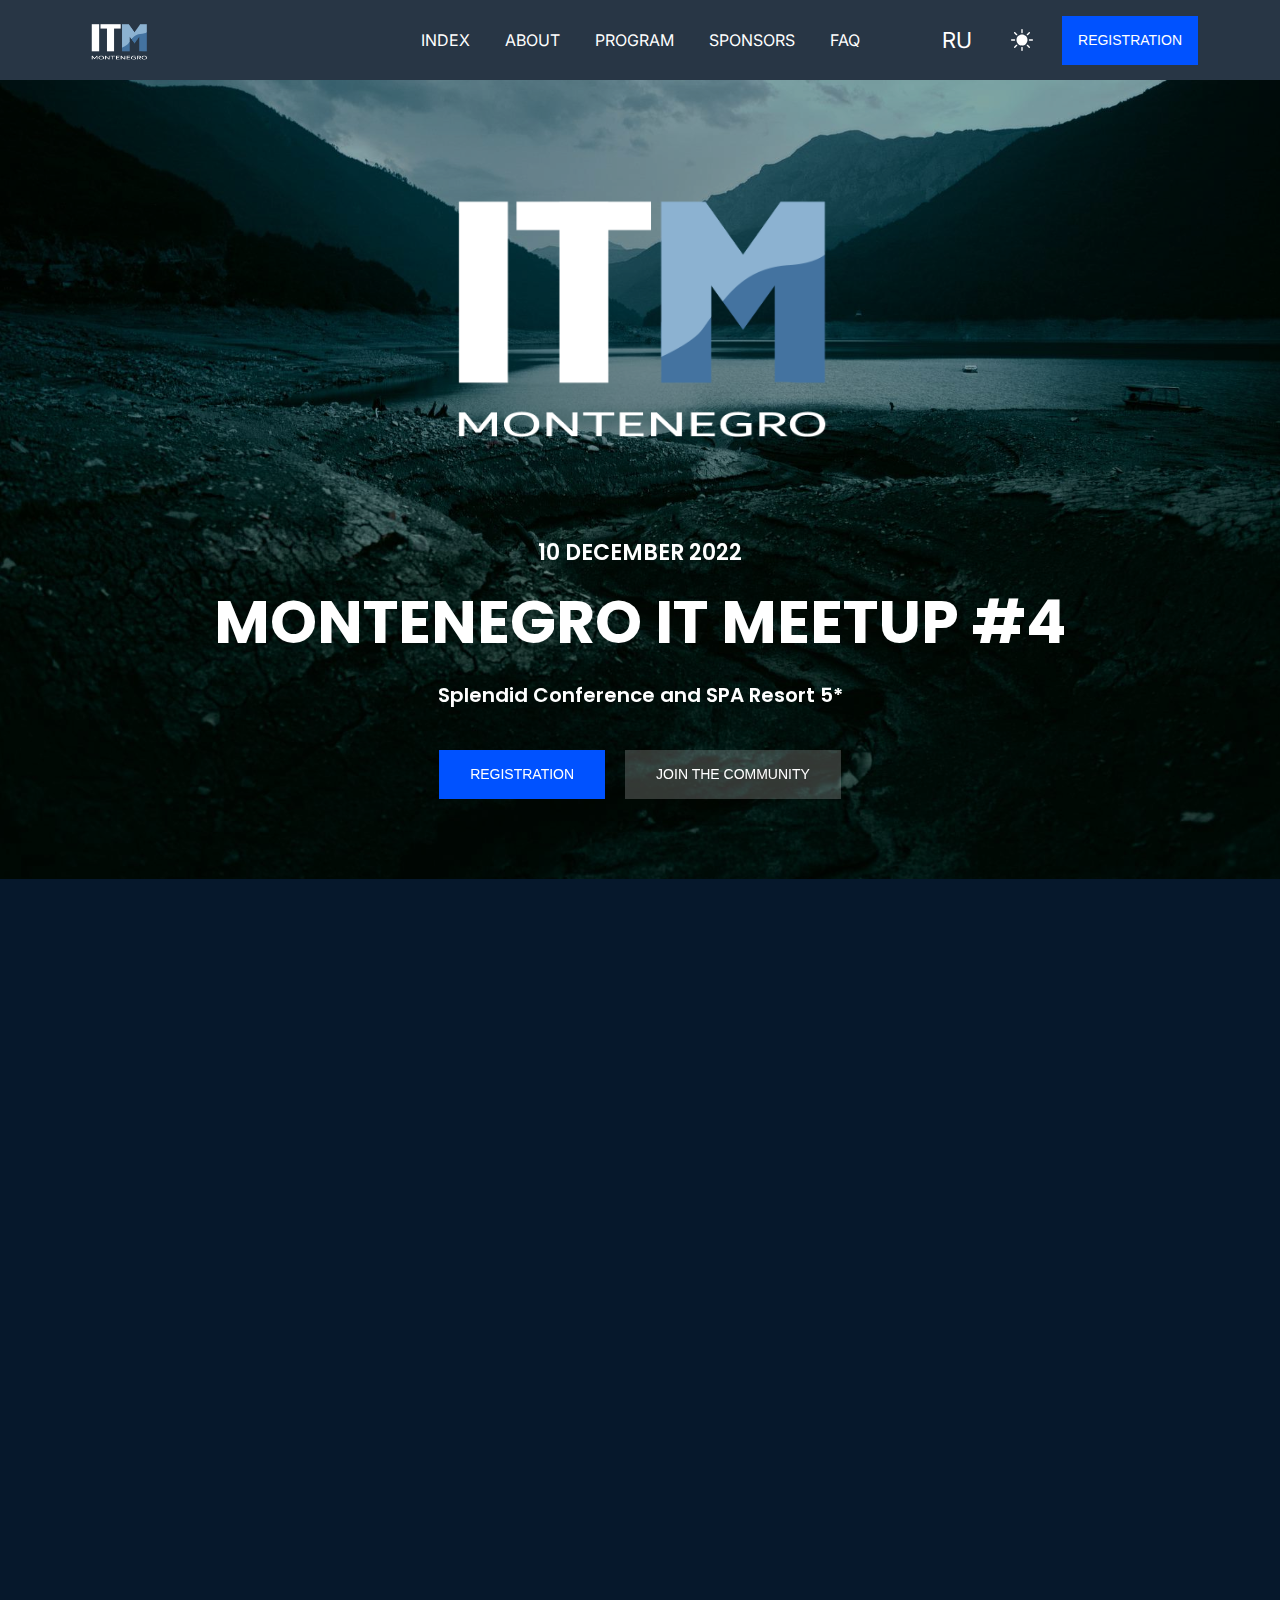
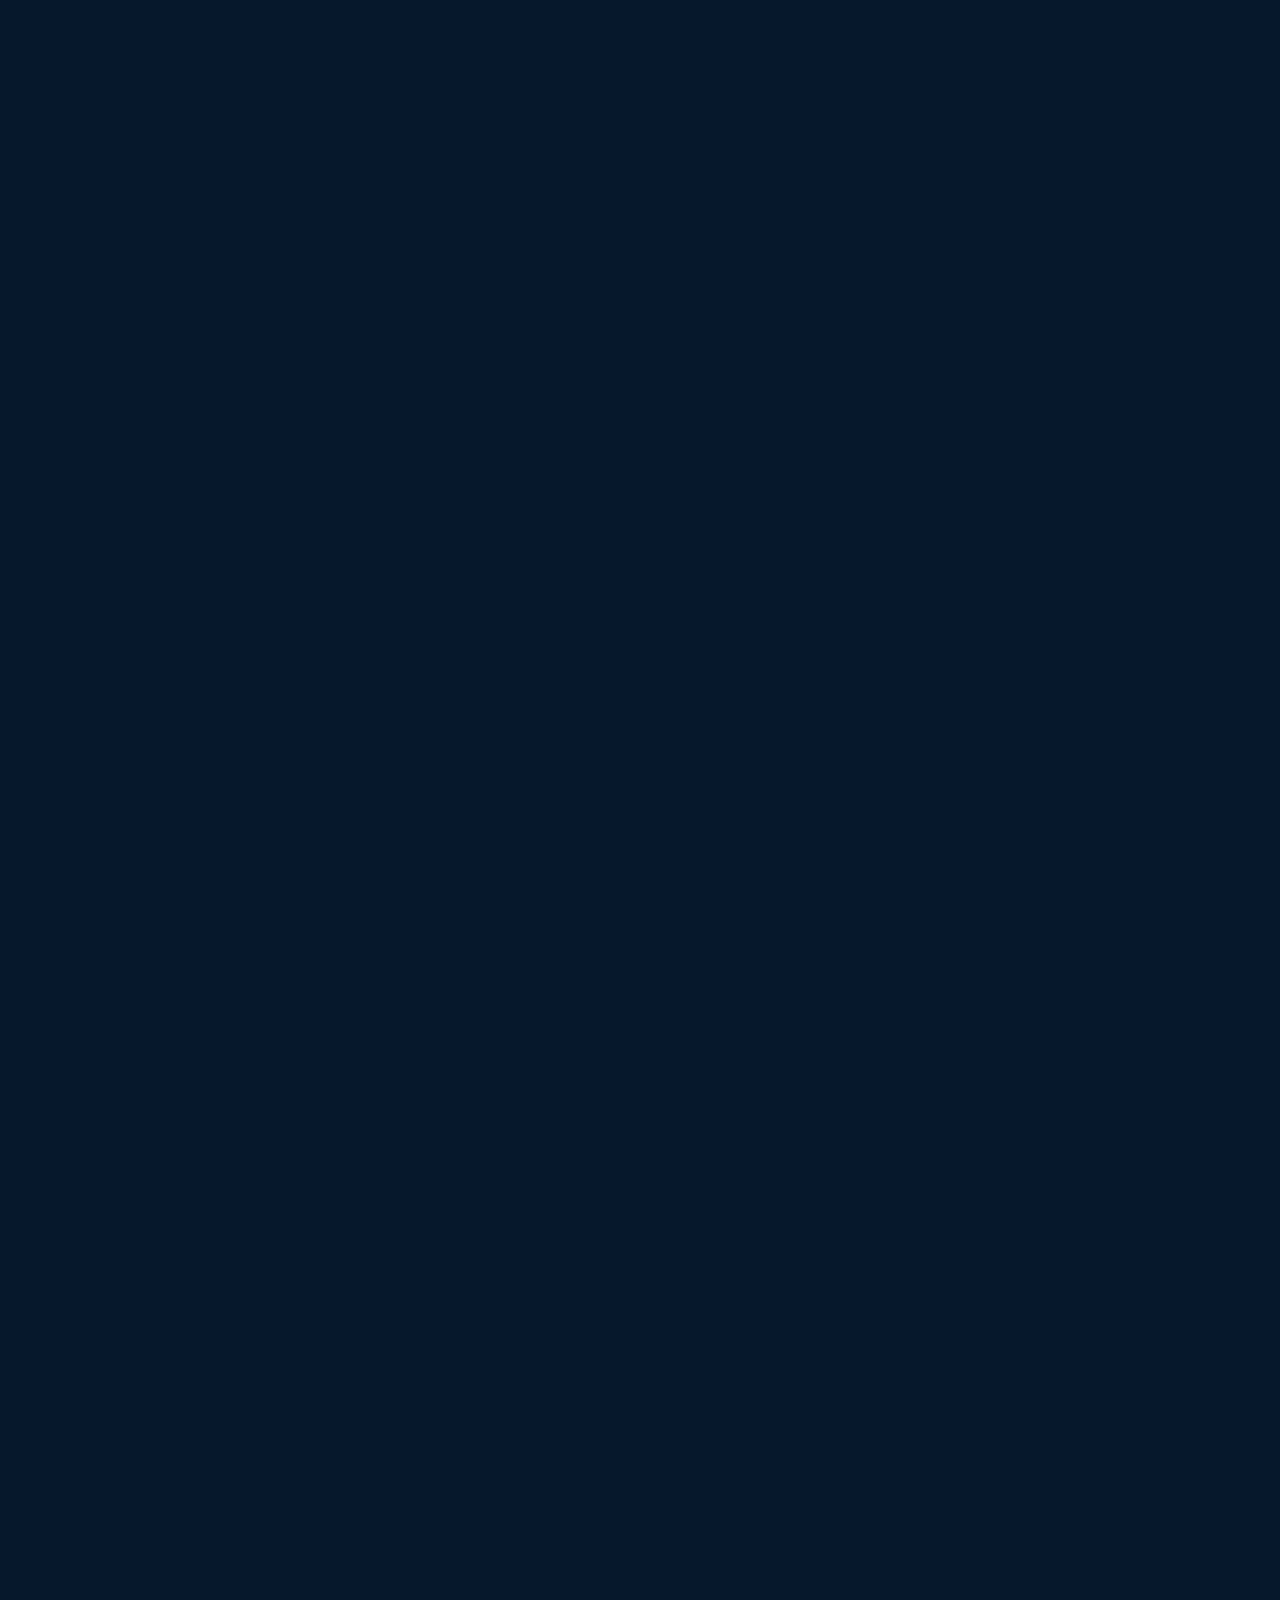
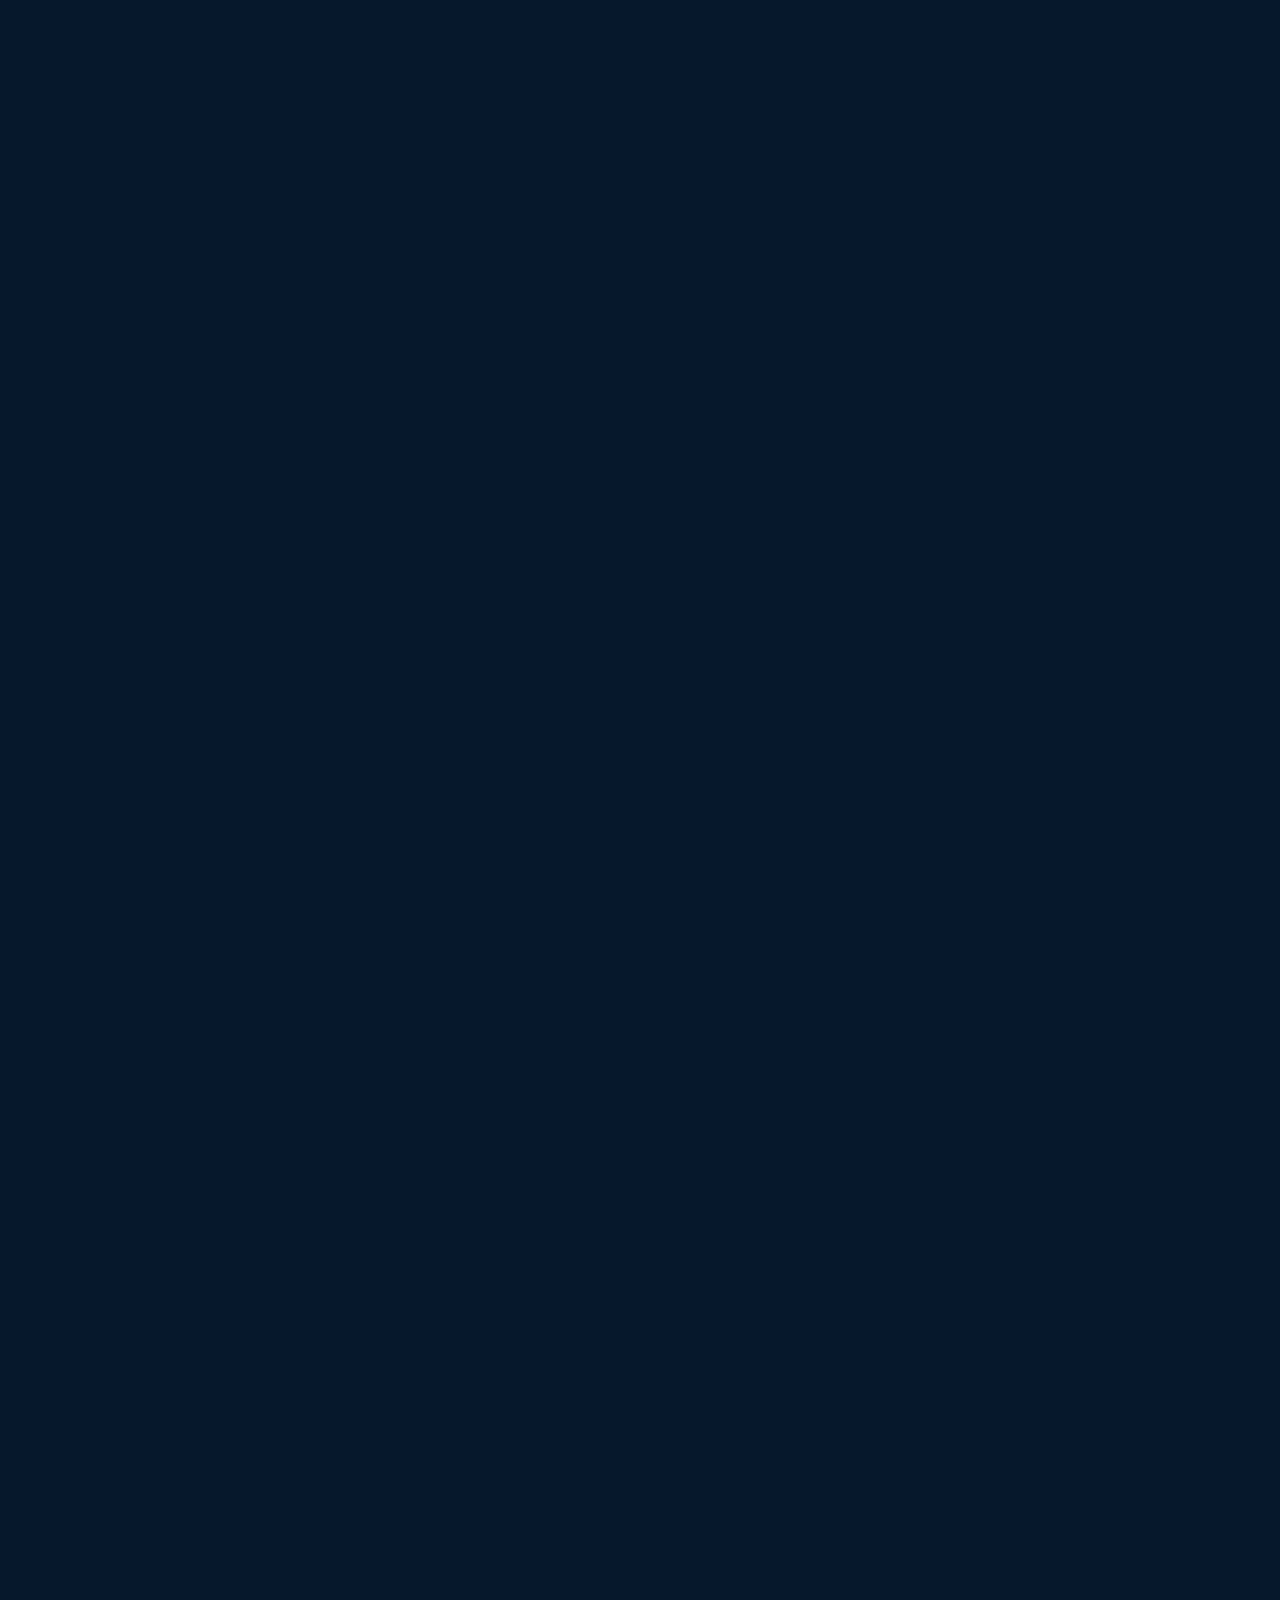
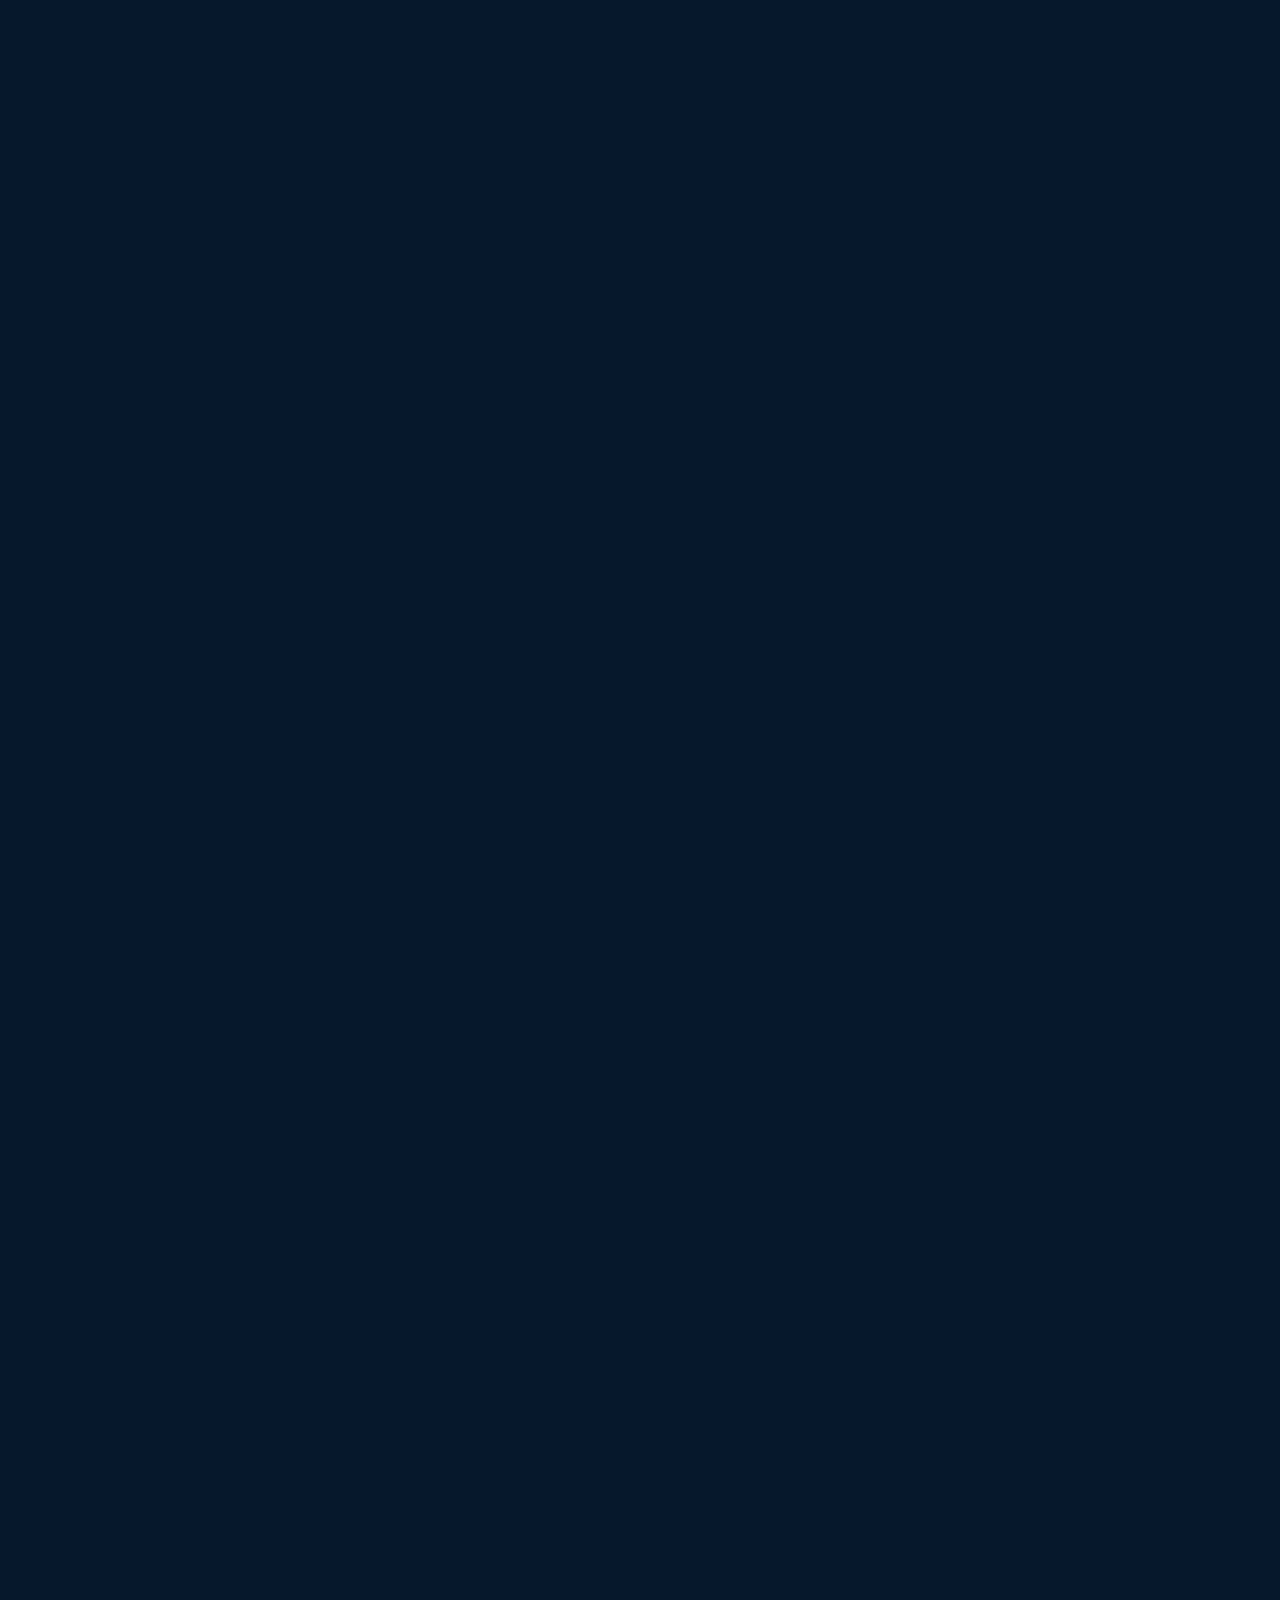
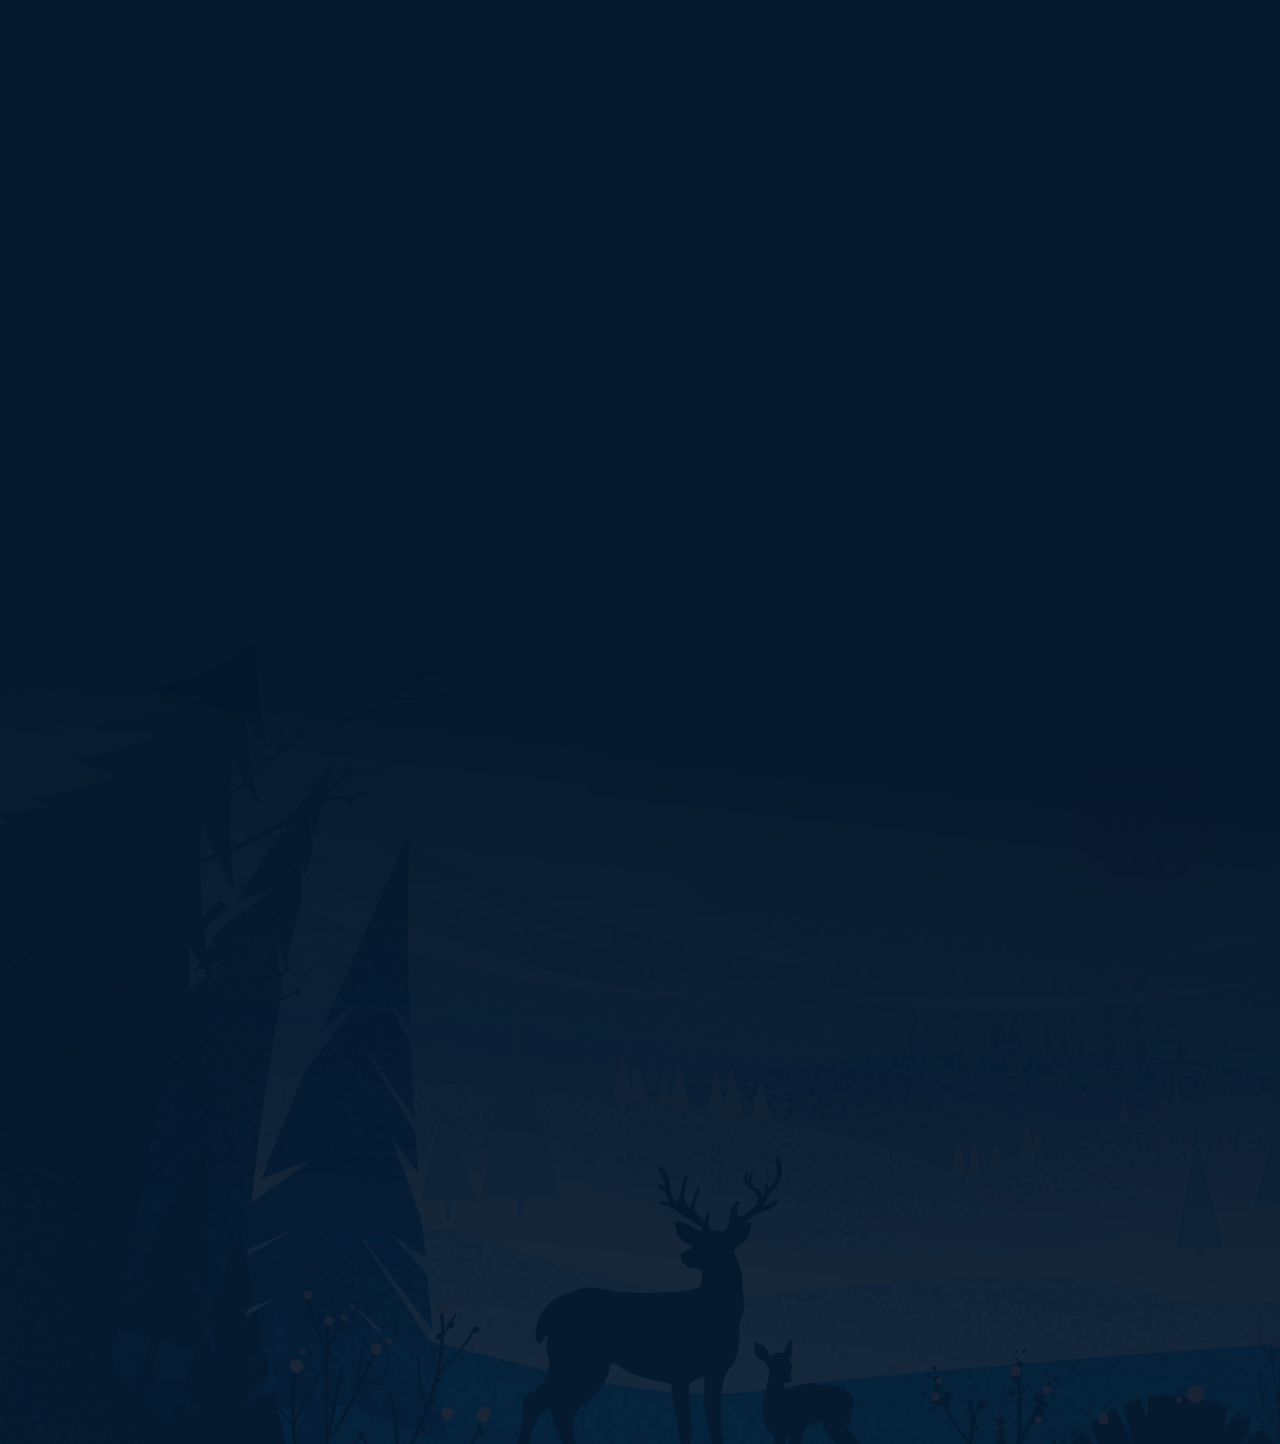
==== commit 2d5de302: "upd roadmap" ====
--- a/en.html
+++ b/en.html
@@ -41,8 +41,9 @@
                             <li><a href="#about" class="cs-smoth_scroll">About</a></li>
                             <li><a href="#roadmap" class="cs-smoth_scroll">Program</a>
                             <ul>
-                                    <li><a href="#roadmap">Hall А</a></li>
-                                    <li><a href="#roadmap-b">Hall B</a></li>
+                                    <li><a href="#roadmap">Hall А (EN)</a></li>
+                                    <li><a href="#roadmap-b">Hall B (RU)</a></li>
+                                    <li><a href="#roadmap-c">Hall C (EN)</a></li>
                                 </ul>
                             </li>
                             <li><a href="#team" class="cs-smoth_scroll">Sponsors</a>
@@ -160,9 +161,9 @@
                     <div class="cs-height_25 cs-height_lg_25"></div>
                             The meetup program is designed for listeners of all levels and specialties.
                             <br>
-                            Each speaker speaks in his own field, but the report is prepared in such a way that listeners from other fields would also be interested.
+                            Each speaker speaks in his own field, but the speech is prepared in such a way that listeners from other fields would also be interested.
                         <div class="cs-height_25 cs-height_lg_25"></div>
-                        At this meetup, the reports announced on the following areas:
+                        At this meetup, the speech announced on the following areas:
                     <br>
                         <span class="cs-accent_color">[ALL]</span>,
                         <span class="cs-accent_color">[FRONTEND]</span>,
@@ -220,7 +221,7 @@
         <div class="col-lg-3 col-6">
             <div class="cs-funfact cs-style1">
                 <div class="cs-font_60 cs-font_36_sm cs-m0 cs-primary_font cs-primary_color cs-heading_line_height cs-bold">
-                    <span data-count-to="52" class="odometer"></span>
+                    <span data-count-to="152" class="odometer"></span>
                 </div>
                 <p class="cs-m0 cs-font_30 cs-heading_line_height cs-font_22_sm">Prize</p>
             </div>
@@ -229,8 +230,8 @@
         <div class="col-lg-3 col-6">
             <div class="cs-funfact cs-style1">
                 <div class="cs-font_60 cs-font_36_sm cs-m0 cs-primary_font cs-primary_color cs-heading_line_height cs-bold">
-                    <span data-count-to="8" class="odometer"></span></div>
-                <p class="cs-m0 cs-font_30 cs-heading_line_height cs-font_22_sm">Reports</p>
+                    <span data-count-to="10" class="odometer"></span></div>
+                <p class="cs-m0 cs-font_30 cs-heading_line_height cs-font_22_sm">Speakers</p>
             </div>
             <div class="cs-height_25 cs-height_lg_25"></div>
         </div>
@@ -268,7 +269,7 @@
         <div class="cs-seciton_heading cs-style1 text-uppercase wow fadeInUp" data-wow-duration="1s"
              data-wow-delay="0.2s">
             <h3 class="cs-section_title cs-font_16 cs-font_14_sm cs-gradient_color">Program</h3>
-            <h2 class="cs-section_subtitle cs-m0 cs-font_36 cs-font_24_sm">Hall A</h2>
+            <h2 class="cs-section_subtitle cs-m0 cs-font_36 cs-font_24_sm">Hall A (EN)</h2>
         </div>
         <div class="cs-height_50 cs-height_lg_30"></div>
         <div class="cs-accent_seperator_1 cs-accent_color wow fadeInLeft" data-wow-duration="1s"
@@ -329,7 +330,11 @@
                             <div class="cs-member_info">
                                 <h2 class="cs-font_22 cs-font_16_sm cs-m0">Igor Meerson</h2>
                                 <div class="cs-height_5 cs-height_lg_5"></div>
-                                <p class="cs-m0">We have a famous stand-up comedian as the opening act, he will joke</p>
+                                <p class="cs-m0">Stand-Up Comedian, screenwriter. <br>
+                                     Creator of Comedy Battle (TNT) <br>
+                                     Best of the Fest (Fringe Festival, Edinburgh) <br>
+                                     Marshstream Solo Fest Winner (San Francisco) <br>
+                                     Founder of the International Stand-Up School and School of Improvisation.</p>
                                 <div class="cs-height_20 cs-height_lg_20"></div>
                             </div>
                         </div>
@@ -345,13 +350,18 @@
                         14:30
                     </div>
                     <div class="cs-height_30 cs-height_lg_15"></div>
-                    <div class="cs-card_in cs-white_bg">
-                        <h3 class="cs-gradient_color cs-font_18 cs-font_16_sm cs-m0">[ALL] Евгение Сухов</h3>
-                        <div class="cs-height_5 cs-height_lg_5"></div>
-                        <h2 class="cs-font_22 cs-font_16_sm cs-m0">What is the most important thing in development?</h2>
-                        <div class="cs-height_10 cs-height_lg_10"></div>
-                        <p class="cs-m0">The report is under consideration by the program committee.</p>
-                    </div>
+                    <div class="cs-slide">
+                        <div class="cs-team cs-style1 cs-type1 text-center">
+                            <div class="cs-member_thumb" data-src="assets/image/member_sher.jpg"></div>
+                            <div class="cs-height_25 cs-height_lg_25"></div>
+                            <div class="cs-member_info">
+                                <h2 class="cs-font_22 cs-font_16_sm cs-m0">Dmitry TANTRA BROTHERS Sher</h2>
+                                <div class="cs-height_5 cs-height_lg_5"></div>
+                                <p class="cs-m0">RockStar Developer</p>
+                                <div class="cs-height_20 cs-height_lg_20"></div>
+                            </div>
+                        </div>
+                    </div><!-- .cs-slide -->
                 </div>
                 <div class="cs-height_25 cs-height_lg_25"></div>
             </div>
@@ -365,24 +375,24 @@
             <div class="col-lg-3 col-md-6">
                 <div class="cs-card cs-style2">
                     <div class="cs-card_number cs-accent_bg cs-white_color cs-center cs-primary_font cs-font_22 cs-bold">
-                        15:00
-                    </div>
-                    <div class="cs-height_30 cs-height_lg_15"></div>
-                    <div class="cs-card_in cs-white_bg">
-                        <h3 class="cs-gradient_color cs-font_18 cs-font_16_sm cs-m0">[FRONTEND] Владимир Федоров</h3>
-                        <div class="cs-height_5 cs-height_lg_5"></div>
-                        <h2 class="cs-font_22 cs-font_16_sm cs-m0">Software development as a type of HUMAN activity</h2>
-                        <div class="cs-height_10 cs-height_lg_10"></div>
-                        <p class="cs-m0">The report is under consideration by the program committee.</p>
-                    </div>
-
-                </div>
-                <div class="cs-height_25 cs-height_lg_25"></div>
-            </div>
-            <div class="col-lg-3 col-md-6">
-                <div class="cs-card cs-style2">
-                    <div class="cs-card_number cs-accent_bg cs-white_color cs-center cs-primary_font cs-font_22 cs-bold">
-                        15:30
+                        14:40
+                    </div>
+                    <div class="cs-height_30 cs-height_lg_15"></div>
+                    <div class="cs-card_in cs-white_bg">
+                        <h3 class="cs-gradient_color cs-font_18 cs-font_16_sm cs-m0">[ALL]</h3>
+                        <div class="cs-height_5 cs-height_lg_5"></div>
+                        <h2 class="cs-font_22 cs-font_16_sm cs-m0">STARTUP FACTORY</h2>
+                        <div class="cs-height_10 cs-height_lg_10"></div>
+                        <p class="cs-m0">Presentation of SF projects, at what stage, where they are moving</p>
+                    </div>
+
+                </div>
+                <div class="cs-height_25 cs-height_lg_25"></div>
+            </div>
+            <div class="col-lg-3 col-md-6">
+                <div class="cs-card cs-style2">
+                    <div class="cs-card_number cs-accent_bg cs-white_color cs-center cs-primary_font cs-font_22 cs-bold">
+                        15:10
                     </div>
                     <div class="cs-height_30 cs-height_lg_15"></div>
                 </div>
@@ -399,85 +409,25 @@
             <div class="col-lg-3 col-md-6">
                 <div class="cs-card cs-style2">
                     <div class="cs-card_number cs-accent_bg cs-white_color cs-center cs-primary_font cs-font_22 cs-bold">
-                        16:00
-                    </div>
-                    <div class="cs-height_30 cs-height_lg_15"></div>
-                    <div class="cs-card_in cs-white_bg">
-                        <h3 class="cs-gradient_color cs-font_18 cs-font_16_sm cs-m0">[MOBILE] Дмитрий Зверев</h3>
-                        <div class="cs-height_5 cs-height_lg_5"></div>
-                        <h2 class="cs-font_22 cs-font_16_sm cs-m0">History of mobile development</h2>
-                        <div class="cs-height_10 cs-height_lg_10"></div>
-                        <p class="cs-m0">The report is under consideration by the program committee.</p>
-                    </div>
-
-                </div>
-                <div class="cs-height_25 cs-height_lg_25"></div>
-            </div>
-            <div class="col-lg-3 col-md-6">
-                <div class="cs-card cs-style2">
-                    <div class="cs-card_number cs-accent_bg cs-white_color cs-center cs-primary_font cs-font_22 cs-bold">
-                        16:30
-                    </div>
-                    <div class="cs-height_30 cs-height_lg_15"></div>
-                    <div class="cs-card_in cs-white_bg">
-                        <h3 class="cs-gradient_color cs-font_18 cs-font_16_sm cs-m0">[BACKEND] Free slot</h3>
-                        <div class="cs-height_5 cs-height_lg_5"></div>
-                        <h2 class="cs-font_22 cs-font_16_sm cs-m0">Become a speaker</h2>
-                        <div class="cs-height_10 cs-height_lg_10"></div>
-
-                        <div class="cs-btn_group">
-                            <a href="https://forms.gle/1fXB3s7Eex1DGgB2A" target="_blank" class="cs-btn cs-btn_filed cs-primary_btn"><span>Submit your application</span></a>
-                        </div>
-                    </div>
-                </div>
-                <div class="cs-height_25 cs-height_lg_25"></div>
-            </div>
-
-        </div>
-    </div>
-    <div class="container">
-        <div class="cs-height_50 cs-height_lg_30"></div>
-        <div class="cs-accent_seperator_1 cs-accent_color wow fadeInLeft" data-wow-duration="1s"
-             data-wow-delay="0.4s"></div>
-        <div class="row wow fadeIn" data-wow-duration="1s" data-wow-delay="0.4s">
-            <div class="col-lg-3 col-md-6">
-                <div class="cs-card cs-style2">
-                    <div class="cs-card_number cs-accent_bg cs-white_color cs-center cs-primary_font cs-font_22 cs-bold">
-                        17:00
+                        15:30
                     </div>
                     <div class="cs-height_30 cs-height_lg_15"></div>
                     <div class="cs-card_in cs-white_bg">
                         <h3 class="cs-gradient_color cs-font_18 cs-font_16_sm cs-m0">[ALL]</h3>
                         <div class="cs-height_5 cs-height_lg_5"></div>
-                        <h2 class="cs-font_22 cs-font_16_sm cs-m0">STARTUP FACTORY</h2>
-                        <div class="cs-height_10 cs-height_lg_10"></div>
-                        <p class="cs-m0">Presentation of SF projects, at what stage, where they are moving</p>
-                    </div>
-
-                </div>
-                <div class="cs-height_25 cs-height_lg_25"></div>
-            </div>
-            <div class="col-lg-3 col-md-6">
-                <div class="cs-card cs-style2">
-                    <div class="cs-card_number cs-accent_bg cs-white_color cs-center cs-primary_font cs-font_22 cs-bold">
-                        18:00
-                    </div>
-                    <div class="cs-height_30 cs-height_lg_15"></div>
-                </div>
-
-                <div class="cs-iconbox cs-style1 cs-type1 cs-accent_bg text-center"  style="background-color: red;">
-                    <div class="cs-height_20 cs-height_lg_20"></div>
-                    <h3 class="cs-iconbox_title cs-font_22 cs-font_20_sm cs-m0 cs-white_color">After Party</h3>
-                    <div class="cs-height_10 cs-height_lg_10"></div>
-                    <div class="cs-iconbox_subtitle cs-white_color">Afterpatry location to be announced</div>
-                </div>
-                <div class="cs-height_25 cs-height_lg_25"></div>
-            </div>
-
-        </div>
-    </div>
+                        <h2 class="cs-font_22 cs-font_16_sm cs-m0">CV TIME</h2>
+                        <div class="cs-height_10 cs-height_lg_10"></div>
+                        <p class="cs-m0">If you are looking for a job, then you can chat with representatives at the company's counter</p>
+                    </div>
+
+                </div>
+                <div class="cs-height_25 cs-height_lg_25"></div>
+            </div>
+        </div>
+    </div>
+
 </section>
-
+<!-- End Goals -->
 <!-- Start Goals -->
 <section id="roadmap-b">
     <div class="cs-height_70 cs-height_lg_40"></div>
@@ -485,7 +435,7 @@
         <div class="cs-seciton_heading cs-style1 text-uppercase wow fadeInUp" data-wow-duration="1s"
              data-wow-delay="0.2s">
             <h3 class="cs-section_title cs-font_16 cs-font_14_sm cs-gradient_color">Program</h3>
-            <h2 class="cs-section_subtitle cs-m0 cs-font_36 cs-font_24_sm">Hall B</h2>
+            <h2 class="cs-section_subtitle cs-m0 cs-font_36 cs-font_24_sm">HALL B (RU)</h2>
         </div>
         <div class="cs-height_50 cs-height_lg_30"></div>
         <div class="cs-accent_seperator_1 cs-accent_color wow fadeInLeft" data-wow-duration="1s"
@@ -494,63 +444,158 @@
             <div class="col-lg-3 col-md-6">
                 <div class="cs-card cs-style2">
                     <div class="cs-card_number cs-accent_bg cs-white_color cs-center cs-primary_font cs-font_22 cs-bold">
-                        14:00
-                    </div>
-                    <div class="cs-height_30 cs-height_lg_15"></div>
-                    <div class="cs-card_in cs-white_bg">
-                        <h3 class="cs-gradient_color cs-font_18 cs-font_16_sm cs-m0">[ALL]</h3>
-                        <div class="cs-height_5 cs-height_lg_5"></div>
-                        <h2 class="cs-font_22 cs-font_16_sm cs-m0">First report</h2>
-                        <div class="cs-height_10 cs-height_lg_10"></div>
-                        <p class="cs-m0">The report is under consideration by the program committee.</p>
-                    </div>
-                </div>
-                <div class="cs-height_25 cs-height_lg_25"></div>
-            </div>
-            <div class="col-lg-3 col-md-6">
-                <div class="cs-card cs-style2">
-                    <div class="cs-card_number cs-accent_bg cs-white_color cs-center cs-primary_font cs-font_22 cs-bold">
-                        14:30
-                    </div>
-                    <div class="cs-height_30 cs-height_lg_15"></div>
-                    <div class="cs-card_in cs-white_bg">
-                        <h3 class="cs-gradient_color cs-font_18 cs-font_16_sm cs-m0">[ALL]</h3>
-                        <div class="cs-height_5 cs-height_lg_5"></div>
-                        <h2 class="cs-font_22 cs-font_16_sm cs-m0">Second report</h2>
-                        <div class="cs-height_10 cs-height_lg_10"></div>
-                        <p class="cs-m0">The report is under consideration by the program committee.</p>
-                    </div>
-                </div>
-                <div class="cs-height_25 cs-height_lg_25"></div>
-            </div>
-            <div class="col-lg-3 col-md-6">
-                <div class="cs-card cs-style2">
-                    <div class="cs-card_number cs-accent_bg cs-white_color cs-center cs-primary_font cs-font_22 cs-bold">
-                        15:00
-                    </div>
-                    <div class="cs-height_30 cs-height_lg_15"></div>
-                    <div class="cs-card_in cs-white_bg">
-                        <h3 class="cs-gradient_color cs-font_18 cs-font_16_sm cs-m0">[ALL]</h3>
-                        <div class="cs-height_5 cs-height_lg_5"></div>
-                        <h2 class="cs-font_22 cs-font_16_sm cs-m0">Trait Report</h2>
-                        <div class="cs-height_10 cs-height_lg_10"></div>
-                        <p class="cs-m0">The report is under consideration by the program committee.</p>
-                    </div>
-                </div>
-                <div class="cs-height_25 cs-height_lg_25"></div>
-            </div>
-            <div class="col-lg-3 col-md-6">
-                <div class="cs-card cs-style2">
-                    <div class="cs-card_number cs-accent_bg cs-white_color cs-center cs-primary_font cs-font_22 cs-bold">
                         16:00
                     </div>
                     <div class="cs-height_30 cs-height_lg_15"></div>
                     <div class="cs-card_in cs-white_bg">
-                        <h3 class="cs-gradient_color cs-font_18 cs-font_16_sm cs-m0">[ALL]</h3>
-                        <div class="cs-height_5 cs-height_lg_5"></div>
-                        <h2 class="cs-font_22 cs-font_16_sm cs-m0">Fourth report</h2>
-                        <div class="cs-height_10 cs-height_lg_10"></div>
-                        <p class="cs-m0">The report is under consideration by the program committee.</p>
+                        <h3 class="cs-gradient_color cs-font_18 cs-font_16_sm cs-m0">[ALL] Evgeny Sukhov</h3>
+                        <div class="cs-height_5 cs-height_lg_5"></div>
+                        <h2 class="cs-font_22 cs-font_16_sm cs-m0">What is the most important thing in development?</h2>
+                        <div class="cs-height_10 cs-height_lg_10"></div>
+                        <p class="cs-m0">The speech is under consideration by the program committee.</p>
+                    </div>
+                </div>
+                <div class="cs-height_25 cs-height_lg_25"></div>
+            </div>
+            <div class="col-lg-3 col-md-6">
+                <div class="cs-card cs-style2">
+                    <div class="cs-card_number cs-accent_bg cs-white_color cs-center cs-primary_font cs-font_22 cs-bold">
+                        16:30
+                    </div>
+                    <div class="cs-height_30 cs-height_lg_15"></div>
+                    <div class="cs-card_in cs-white_bg">
+                        <h3 class="cs-gradient_color cs-font_18 cs-font_16_sm cs-m0">[BACKEND] Free slot</h3>
+                        <div class="cs-height_5 cs-height_lg_5"></div>
+                        <h2 class="cs-font_22 cs-font_16_sm cs-m0">Become a speaker</h2>
+                        <div class="cs-height_10 cs-height_lg_10"></div>
+
+                        <div class="cs-btn_group">
+                            <a href="theme.html#en" class="cs-btn cs-btn_filed cs-primary_btn"><span>Become a speaker</span></a>
+                        </div>
+                    </div>
+                </div>
+                <div class="cs-height_25 cs-height_lg_25"></div>
+            </div>
+
+
+            <div class="col-lg-3 col-md-6">
+                <div class="cs-card cs-style2">
+                    <div class="cs-card_number cs-accent_bg cs-white_color cs-center cs-primary_font cs-font_22 cs-bold">
+                        17:20
+                    </div>
+                    <div class="cs-height_30 cs-height_lg_15"></div>
+                    <div class="cs-card_in cs-white_bg">
+                        <h3 class="cs-gradient_color cs-font_18 cs-font_16_sm cs-m0">[MOBILE] Victor Toporkov</h3>
+                        <div class="cs-height_5 cs-height_lg_5"></div>
+                        <h2 class="cs-font_22 cs-font_16_sm cs-m0">CEO itotechnology.com</h2>
+                        <div class="cs-height_10 cs-height_lg_10"></div>
+                        <p class="cs-m0">The speech is under consideration by the program committee.</p>
+                    </div>
+                </div>
+                <div class="cs-height_25 cs-height_lg_25"></div>
+            </div>
+            <div class="col-lg-3 col-md-6">
+                <div class="cs-card cs-style2">
+                    <div class="cs-card_number cs-accent_bg cs-white_color cs-center cs-primary_font cs-font_22 cs-bold">
+                        18:00
+                    </div>
+                    <div class="cs-height_30 cs-height_lg_15"></div>
+                    <div class="cs-card_in cs-white_bg">
+                        <h3 class="cs-gradient_color cs-font_18 cs-font_16_sm cs-m0">[MOBILE] Dmitry Zverev</h3>
+                        <div class="cs-height_5 cs-height_lg_5"></div>
+                        <h2 class="cs-font_22 cs-font_16_sm cs-m0">AR by Apple. Augmented reality apples.</h2>
+                        <div class="cs-height_10 cs-height_lg_10"></div>
+                        <p class="cs-m0">We will look at the opportunities and tools that apple offers to work with augmented reality
+                             <br>
+                         1. What is AR and what is it like in Apple devices <br>
+                         2. ARKit, RealityKit and other AR tools in the Apple ecosystem <br>
+                         3. Popular ios apps using AR <br>
+                         4. The future of AR in our lives</p>
+                    </div>
+
+                </div>
+                <div class="cs-height_25 cs-height_lg_25"></div>
+            </div>
+        </div>
+    </div>
+
+</section>
+<!-- End Goals -->
+<!-- Start Goals -->
+<section id="roadmap-c">
+    <div class="cs-height_70 cs-height_lg_40"></div>
+    <div class="container">
+        <div class="cs-seciton_heading cs-style1 text-uppercase wow fadeInUp" data-wow-duration="1s"
+             data-wow-delay="0.2s">
+            <h3 class="cs-section_title cs-font_16 cs-font_14_sm cs-gradient_color">Program</h3>
+            <h2 class="cs-section_subtitle cs-m0 cs-font_36 cs-font_24_sm">Hall C (EN)</h2>
+        </div>
+        <div class="cs-height_50 cs-height_lg_30"></div>
+        <div class="cs-accent_seperator_1 cs-accent_color wow fadeInLeft" data-wow-duration="1s"
+             data-wow-delay="0.4s"></div>
+        <div class="row wow fadeIn" data-wow-duration="1s" data-wow-delay="0.4s">
+            <div class="col-lg-3 col-md-6">
+                <div class="cs-card cs-style2">
+                    <div class="cs-card_number cs-accent_bg cs-white_color cs-center cs-primary_font cs-font_22 cs-bold">
+                        16:00
+                    </div>
+                    <div class="cs-height_30 cs-height_lg_15"></div>
+                    <div class="cs-card_in cs-white_bg">
+                        <h3 class="cs-gradient_color cs-font_18 cs-font_16_sm cs-m0">[NOCODE] Nick Wilger </h3>
+                        <div class="cs-height_5 cs-height_lg_5"></div>
+                        <h2 class="cs-font_22 cs-font_16_sm cs-m0">CEO effycientaccelerator.com</h2>
+                        <div class="cs-height_10 cs-height_lg_10"></div>
+                        <p class="cs-m0">The speech is under consideration by the program committee.</p>
+                    </div>
+                </div>
+                <div class="cs-height_25 cs-height_lg_25"></div>
+            </div>
+            <div class="col-lg-3 col-md-6">
+                <div class="cs-card cs-style2">
+                    <div class="cs-card_number cs-accent_bg cs-white_color cs-center cs-primary_font cs-font_22 cs-bold">
+                        16:30
+                    </div>
+                    <div class="cs-height_30 cs-height_lg_15"></div>
+                    <div class="cs-card_in cs-white_bg">
+                        <h3 class="cs-gradient_color cs-font_18 cs-font_16_sm cs-m0">[SECURITY]</h3>
+                        <div class="cs-height_5 cs-height_lg_5"></div>
+                        <h2 class="cs-font_22 cs-font_16_sm cs-m0">Speech</h2>
+                        <div class="cs-height_10 cs-height_lg_10"></div>
+                        <p class="cs-m0">The speech is under consideration by the program committee.</p>
+                    </div>
+                </div>
+                <div class="cs-height_25 cs-height_lg_25"></div>
+            </div>
+            <div class="col-lg-3 col-md-6">
+                <div class="cs-card cs-style2">
+                    <div class="cs-card_number cs-accent_bg cs-white_color cs-center cs-primary_font cs-font_22 cs-bold">
+                        17:20
+                    </div>
+                    <div class="cs-height_30 cs-height_lg_15"></div>
+                    <div class="cs-card_in cs-white_bg">
+                        <h3 class="cs-gradient_color cs-font_18 cs-font_16_sm cs-m0">[MOBILE]</h3>
+                        <div class="cs-height_5 cs-height_lg_5"></div>
+                        <h2 class="cs-font_22 cs-font_16_sm cs-m0">Speech</h2>
+                        <div class="cs-height_10 cs-height_lg_10"></div>
+                        <p class="cs-m0">The speech is under consideration by the program committee.</p>
+                    </div>
+                </div>
+                <div class="cs-height_25 cs-height_lg_25"></div>
+            </div>
+            <div class="col-lg-3 col-md-6">
+                <div class="cs-card cs-style2">
+                    <div class="cs-card_number cs-accent_bg cs-white_color cs-center cs-primary_font cs-font_22 cs-bold">
+                        18:00
+                    </div>
+                    <div class="cs-height_30 cs-height_lg_15"></div>
+                    <div class="cs-card_in cs-white_bg">
+                        <h3 class="cs-gradient_color cs-font_18 cs-font_16_sm cs-m0">[BACKEND] Free slot</h3>
+                        <div class="cs-height_5 cs-height_lg_5"></div>
+                        <h2 class="cs-font_22 cs-font_16_sm cs-m0">Become a speaker</h2>
+                        <div class="cs-height_10 cs-height_lg_10"></div>
+                        <div class="cs-btn_group">
+                            <a href="theme.html#en" class="cs-btn cs-btn_filed cs-primary_btn"><span>Become a speaker</span></a>
+                        </div>
                     </div>
                 </div>
                 <div class="cs-height_25 cs-height_lg_25"></div>
@@ -645,8 +690,8 @@
     <div class="container">
         <div class="cs-seciton_heading cs-style1 text-uppercase wow fadeInUp" data-wow-duration="1s"
              data-wow-delay="0.2s">
-            <h3 class="cs-section_title cs-font_16 cs-font_14_sm cs-gradient_color">Спонсоры</h3>
-            <h2 class="cs-section_subtitle cs-m0 cs-font_36 cs-font_24_sm">Бриллиантовые</h2>
+            <h3 class="cs-section_title cs-font_16 cs-font_14_sm cs-gradient_color">Sponsors</h3>
+            <h2 class="cs-section_subtitle cs-m0 cs-font_36 cs-font_24_sm">Diamond</h2>
         </div>
         <div class="cs-height_50 cs-height_lg_30"></div>
         <div class="row wow fadeIn" data-wow-duration="1s" data-wow-delay="0.4s">
@@ -667,19 +712,19 @@
                 </div>
             </div>
         </div>
-
-        <div class="cs-height_50 cs-height_lg_30"></div>
+        <div class="cs-height_50 cs-height_lg_30"></div>
+
          <div class="cs-seciton_heading cs-style1 text-uppercase wow fadeInUp" data-wow-duration="1s"
              data-wow-delay="0.2s">
-            <h2 class="cs-section_subtitle cs-m0 cs-font_22 cs-font_24_sm">Золотые</h2>
-        </div>
-        <div class="cs-height_50 cs-height_lg_30"></div>
-        <div class="row wow fadeIn" data-wow-duration="1s" data-wow-delay="0.4s">
-            <div class="col-lg-3 col-sm-12">
-                <div class="cs-team cs-style1 text-center ">
-                    <div class="cs-slide ">
-                        <img src="assets/image/logo_sf_w.jpg" alt="Member" class="cs-hide_dark" style="width: 250px;">
-                        <img src="assets/image/logo_sf.png" alt="Member" class="cs-hide_white" style="width: 250px;">
+            <h2 class="cs-section_subtitle cs-m0 cs-font_22 cs-font_24_sm">Gold</h2>
+        </div>
+        <div class="cs-height_50 cs-height_lg_30"></div>
+        <div class="row wow fadeIn" data-wow-duration="1s" data-wow-delay="0.4s">
+            <div class="col-lg-3 col-sm-12">
+                <div class="cs-team cs-style1 text-center ">
+                    <div class="cs-slide ">
+                        <img src="assets/image/logo_sf_w.jpg" alt="Member" class="cs-hide_dark" style="width: 250px">
+                        <img src="assets/image/logo_sf.png" alt="Member" class="cs-hide_white" style="width: 250px">
                     </div>
                 </div>
             </div>
@@ -694,24 +739,25 @@
             <div class="col-lg-3 col-sm-12">
                 <div class="cs-team cs-style1 text-center ">
                     <div class="cs-slide ">
+                        <img src="assets/image/logo_bm.jpg" alt="Member" class="cs-hide_dark" style="height: 50px;">
+                        <img src="assets/image/logo_bm_white.svg" alt="Member" class="cs-hide_white" style="height: 50px;">
+                    </div>
+                </div>
+            </div>
+            <div class="col-lg-3 col-sm-12">
+                <div class="cs-team cs-style1 text-center ">
+                    <div class="cs-slide ">
                         <img src="assets/image/logo_white.png" alt="Member" class="cs-hide_dark" style="height: 100px;">
                         <img src="assets/image/logo.png" alt="Member" class="cs-hide_white" style="height: 100px;">
                     </div>
                 </div>
             </div>
-            <div class="col-lg-3 col-sm-12">
-                <div class="cs-team cs-style1 text-center ">
-                    <div class="cs-slide ">
-                        <img src="assets/image/logo_white.png" alt="Member" class="cs-hide_dark" style="height: 100px;">
-                        <img src="assets/image/logo.png" alt="Member" class="cs-hide_white" style="height: 100px;">
-                    </div>
-                </div>
-            </div>
-        </div>
-        <div class="cs-height_50 cs-height_lg_30"></div>
-         <div class="cs-seciton_heading cs-style1 text-uppercase wow fadeInUp" data-wow-duration="1s"
+        </div>
+        <div class="cs-height_50 cs-height_lg_30"></div>
+
+        <div class="cs-seciton_heading cs-style1 text-uppercase wow fadeInUp" data-wow-duration="1s"
              data-wow-delay="0.2s">
-            <h2 class="cs-section_subtitle cs-m0 cs-font_22 cs-font_24_sm">Серебрянные</h2>
+            <h2 class="cs-section_subtitle cs-m0 cs-font_22 cs-font_24_sm">Silver</h2>
         </div>
         <div class="cs-height_50 cs-height_lg_30"></div>
         <div class="row wow fadeIn" data-wow-duration="1s" data-wow-delay="0.4s">
@@ -726,14 +772,13 @@
             <div class="col-lg-6 col-sm-12">
                 <div class="cs-team cs-style1 text-center ">
                     <div class="cs-slide">
-                        <img src="assets/image/logo_white.png" alt="Member" class="cs-hide_dark" style="height: 100px;">
-                        <img src="assets/image/logo.png" alt="Member" class="cs-hide_white" style="height: 100px;">
-                    </div>
-                </div>
-            </div>
-        </div>
-        <div class="cs-height_50 cs-height_lg_30"></div>
-
+                          <img src="assets/image/logo_so.png" alt="Member" class="cs-hide_dark" style="height: 100px;">
+                        <img src="assets/image/logo_so.png" alt="Member" class="cs-hide_white" style="height: 100px;">
+                    </div>
+                </div>
+            </div>
+        </div>
+        <div class="cs-height_50 cs-height_lg_30"></div>
         <div class="row wow fadeIn" data-wow-duration="1s" data-wow-delay="0.4s">
             <div class="col-lg-3 col-sm-12">
                 <div class="cs-team cs-style1 text-center ">
@@ -769,9 +814,10 @@
             </div>
         </div>
         <div class="cs-height_50 cs-height_lg_30"></div>
-        <div class="cs-seciton_heading cs-style1 text-uppercase wow fadeInUp" data-wow-duration="1s"
+
+        <div id="partners" class="cs-seciton_heading cs-style1 text-uppercase wow fadeInUp" data-wow-duration="1s"
              data-wow-delay="0.2s">
-            <h2 class="cs-section_subtitle cs-m0 cs-font_22 cs-font_24_sm">Партнеры</h2>
+            <h2 class="cs-section_subtitle cs-m0 cs-font_22 cs-font_24_sm">Partners</h2>
         </div>
         <div class="cs-height_50 cs-height_lg_30"></div>
         <div class="row wow fadeIn" data-wow-duration="1s" data-wow-delay="0.4s">
@@ -785,6 +831,14 @@
             </div>
             <div class="col-lg-3 col-sm-12">
                 <div class="cs-team cs-style1 text-center ">
+                    <div class="cs-slide ">
+                        <img src="assets/image/partner_sf.png" alt="Member" class="cs-hide_dark" style="height: 127px;">
+                        <img src="assets/image/partner_sf.png" alt="Member" class="cs-hide_white" style="height: 127px;">
+                    </div>
+                </div>
+            </div>
+            <div class="col-lg-3 col-sm-12">
+                <div class="cs-team cs-style1 text-center ">
                     <div class="cs-slide">
                         <img src="assets/image/partner_jb_beam.png" alt="Member" class="cs-hide_dark" style="height: 150px;">
                         <img src="assets/image/partner_jb_beam.png" alt="Member" class="cs-hide_white" style="height: 150px;">
@@ -794,24 +848,17 @@
             <div class="col-lg-3 col-sm-12">
                 <div class="cs-team cs-style1 text-center ">
                     <div class="cs-slide">
-                          <img src="assets/image/logo_so.png" alt="Member" class="cs-hide_dark" style="height: 100px;">
-                        <img src="assets/image/logo_so.png" alt="Member" class="cs-hide_white" style="height: 100px;">
-                    </div>
-                </div>
-            </div>
-            <div class="col-lg-3 col-sm-12">
-                <div class="cs-team cs-style1 text-center ">
-                    <div class="cs-slide">
-                        <img src="assets/image/logo_white.png" alt="Member" class="cs-hide_dark" style="height: 75px;">
-                        <img src="assets/image/logo.png" alt="Member" class="cs-hide_white" style="height: 75px;">
-                    </div>
-                </div>
-            </div>
-        </div>
-                <div class="cs-height_50 cs-height_lg_30"></div>
-
-        <div class="row wow fadeIn" data-wow-duration="1s" data-wow-delay="0.4s">
-                        <div class="col-lg-3 col-sm-12">
+                         <img src="assets/image/partner_mp.png" alt="Member" class="cs-hide_dark" style="height: 125px;">
+                        <img src="assets/image/partner_mp.png" alt="Member" class="cs-hide_white" style="height: 125px;">
+                    </div>
+                </div>
+            </div>
+
+        </div>
+        <div class="cs-height_50 cs-height_lg_30"></div>
+
+        <div class="row wow fadeIn" data-wow-duration="1s" data-wow-delay="0.4s">
+            <div class="col-lg-3 col-sm-12">
                 <div class="cs-team cs-style1 text-center ">
                     <div class="cs-slide ">
                         <img src="assets/image/logo_white.png" alt="Member" class="cs-hide_dark" style="height: 75px;">
@@ -850,8 +897,6 @@
 </section>
 <!-- End Sponsors -->
 <div class="cs-height_65 cs-height_lg_35"></div>
-
-
 <!-- Start CTA -->
 <div class="cs-height_65 cs-height_lg_35"></div>
 <div class="cs-footer_wrap cs-bg" data-src="assets/image/footer_bg_1.png">
@@ -939,7 +984,6 @@
     </footer>
     <!-- End Footer -->
 </div>
-
 <!-- Script -->
 <script src="assets/js/plugins/jquery-3.6.0.min.js"></script>
 <script src="assets/js/plugins/jquery.slick.min.js"></script>
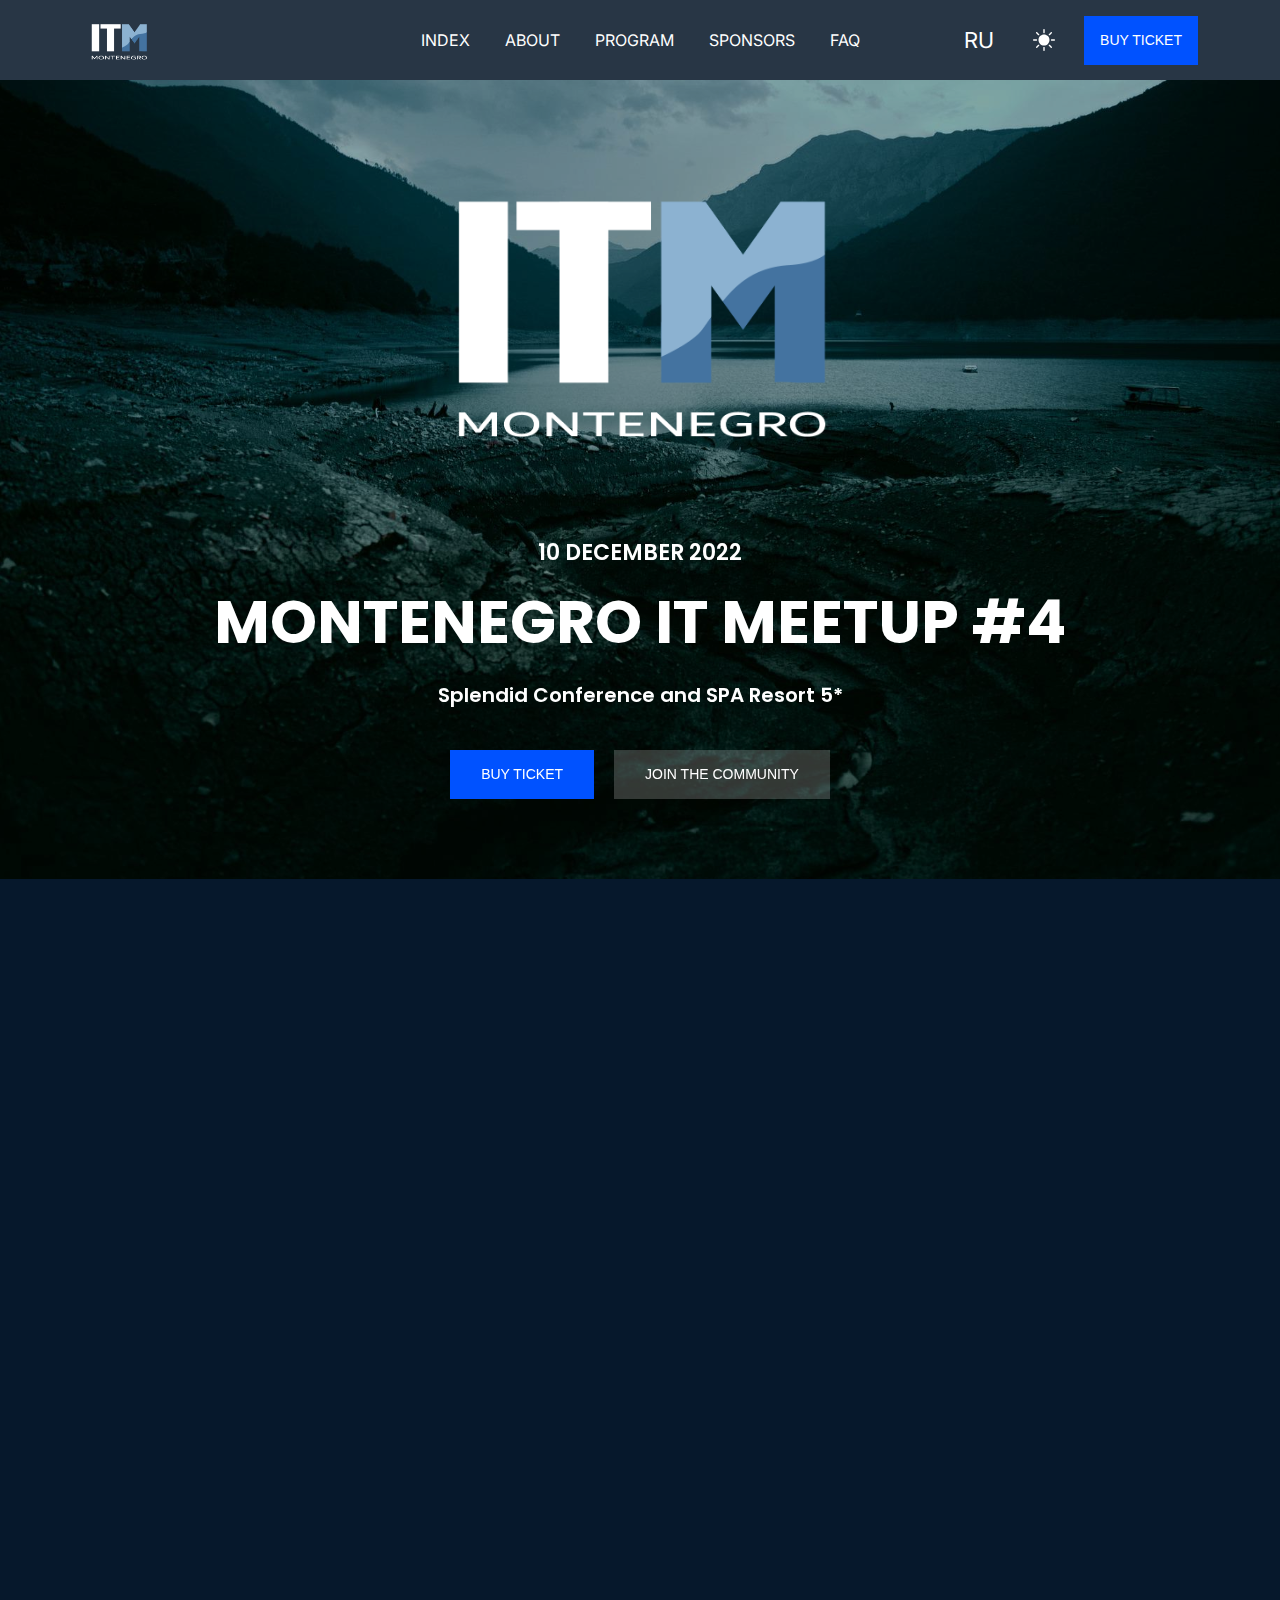
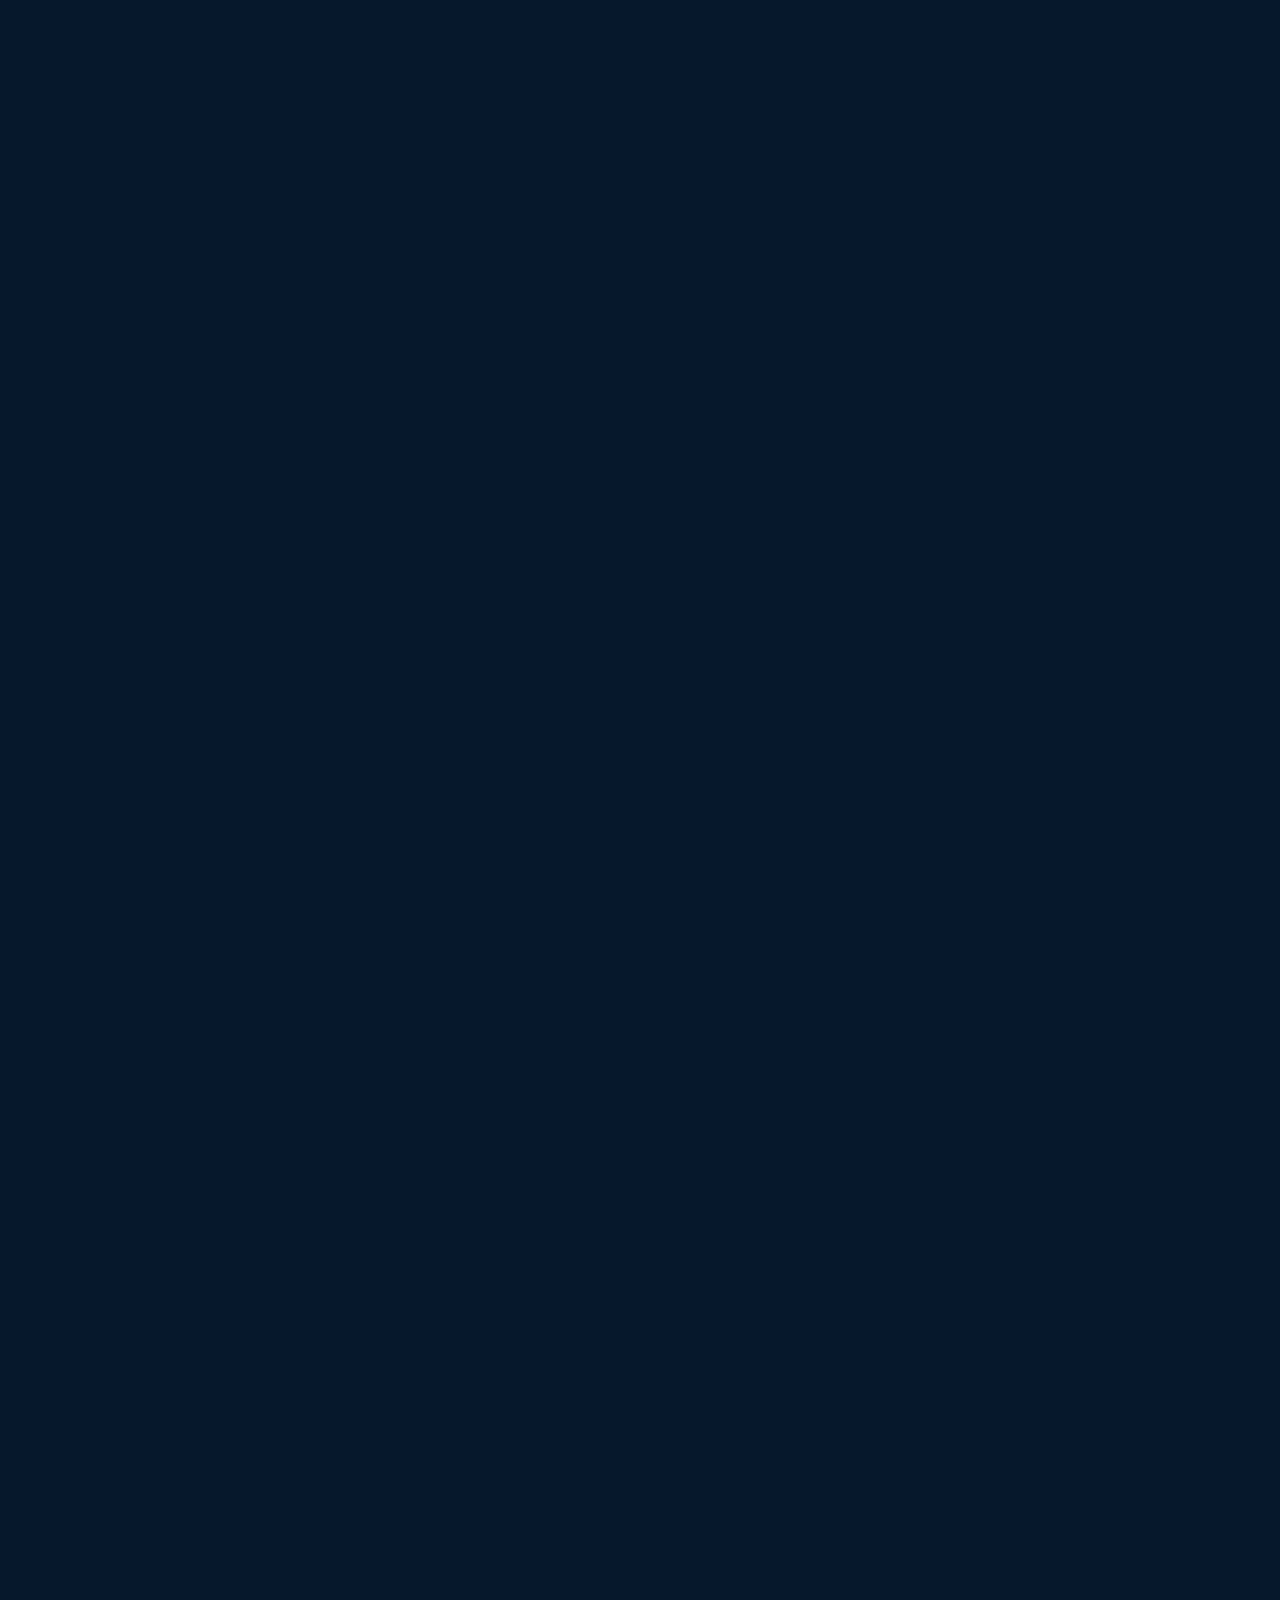
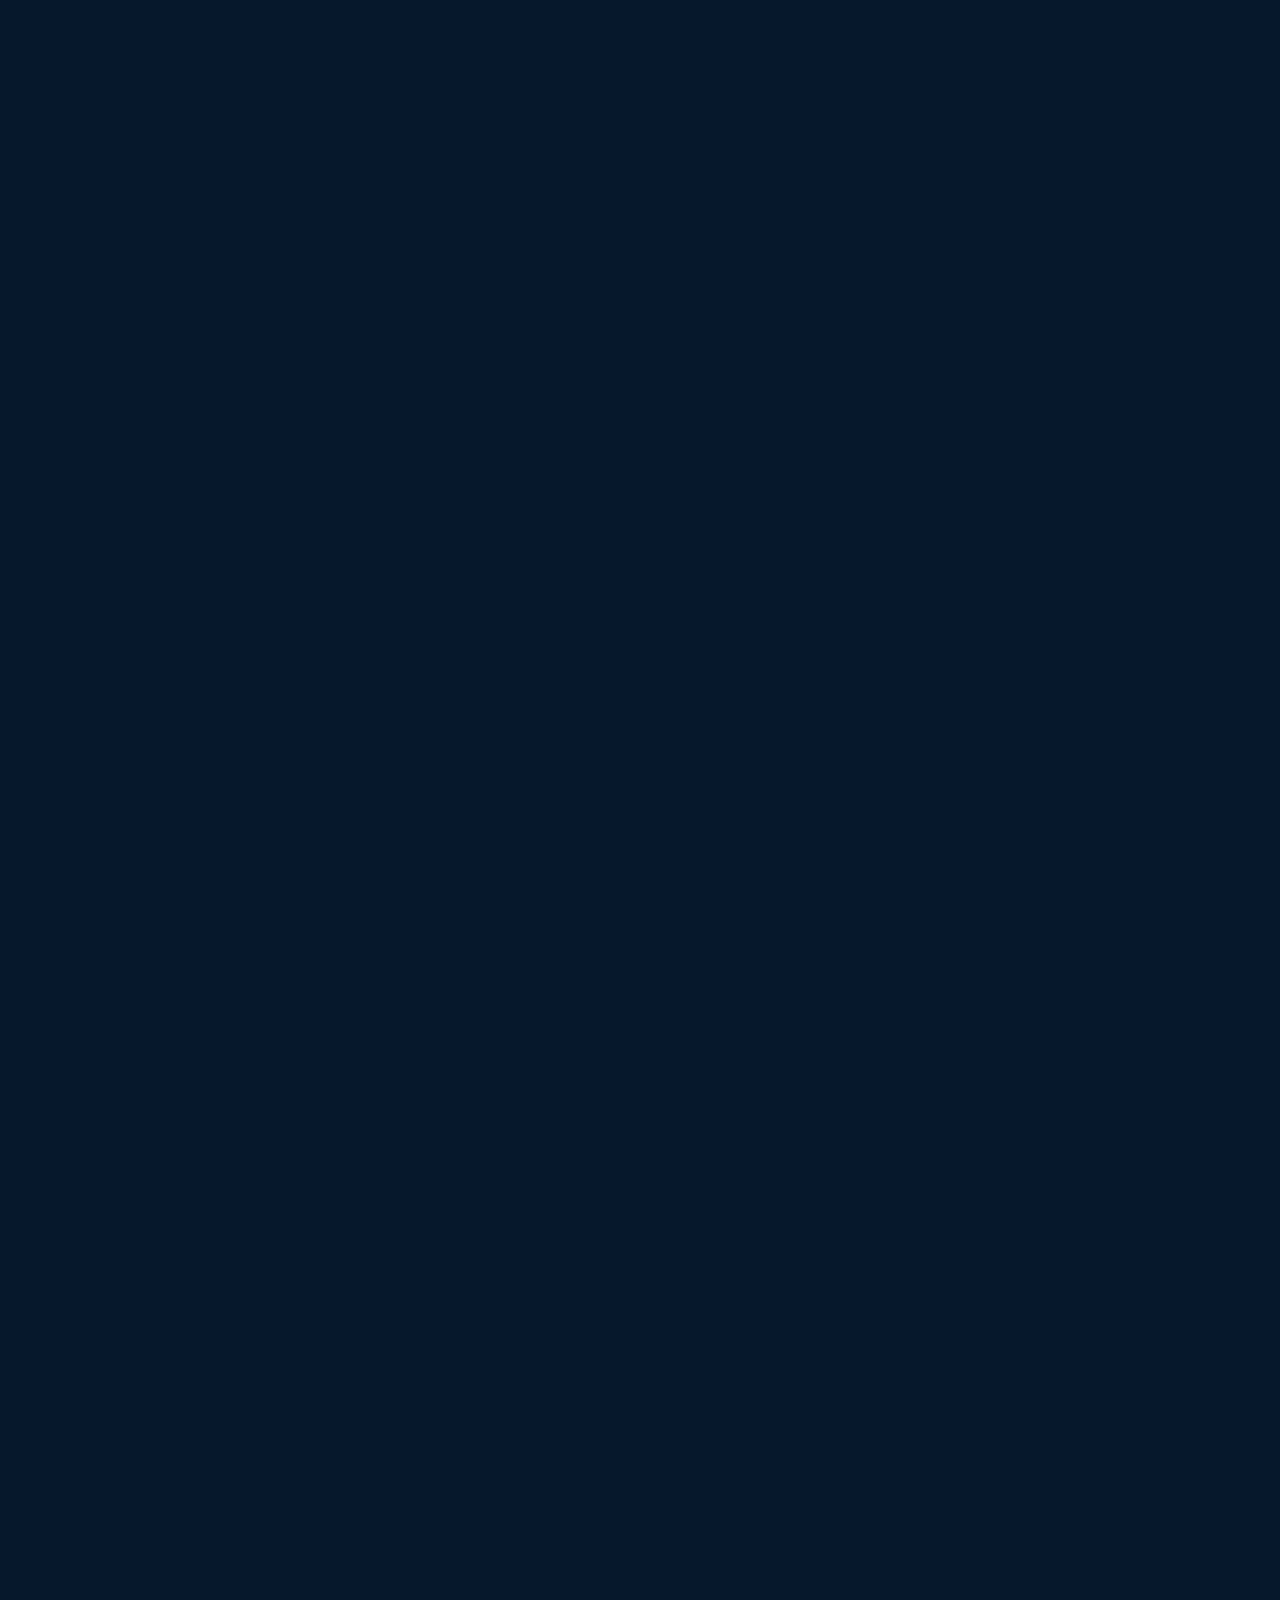
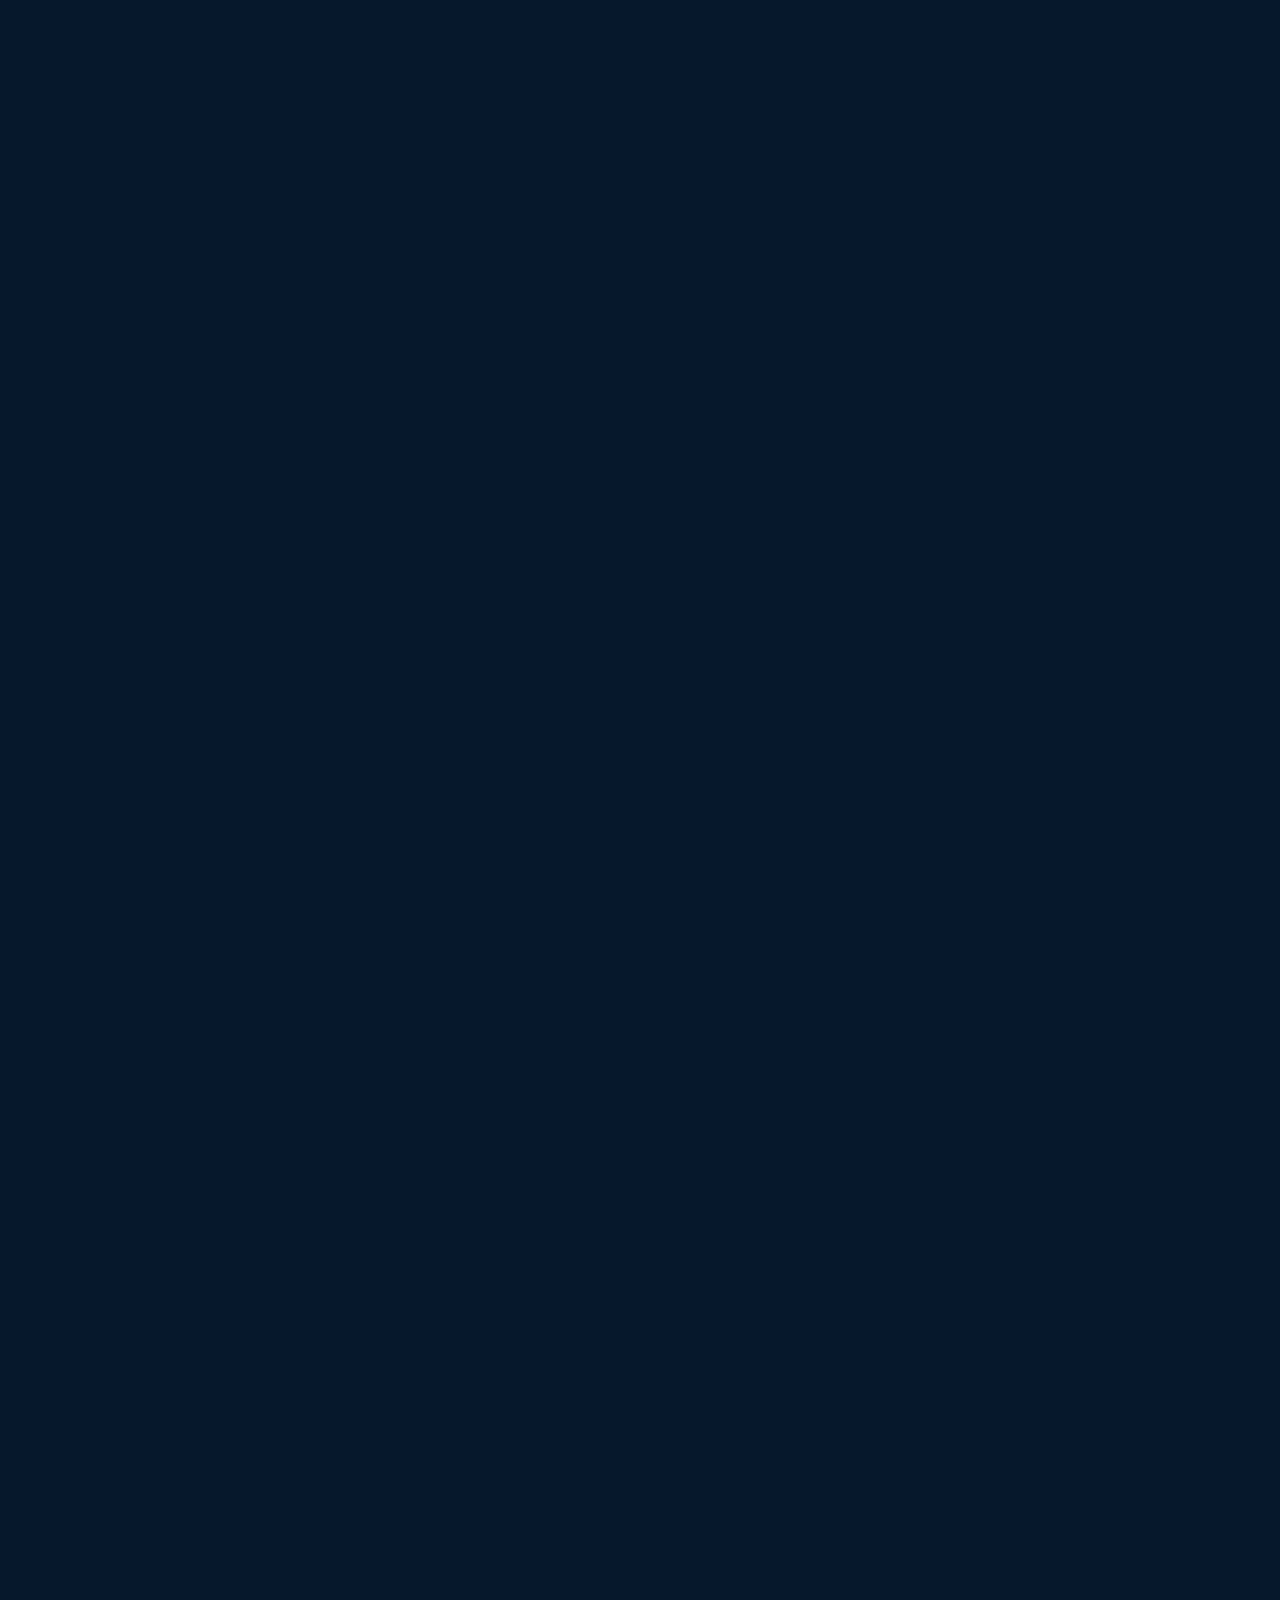
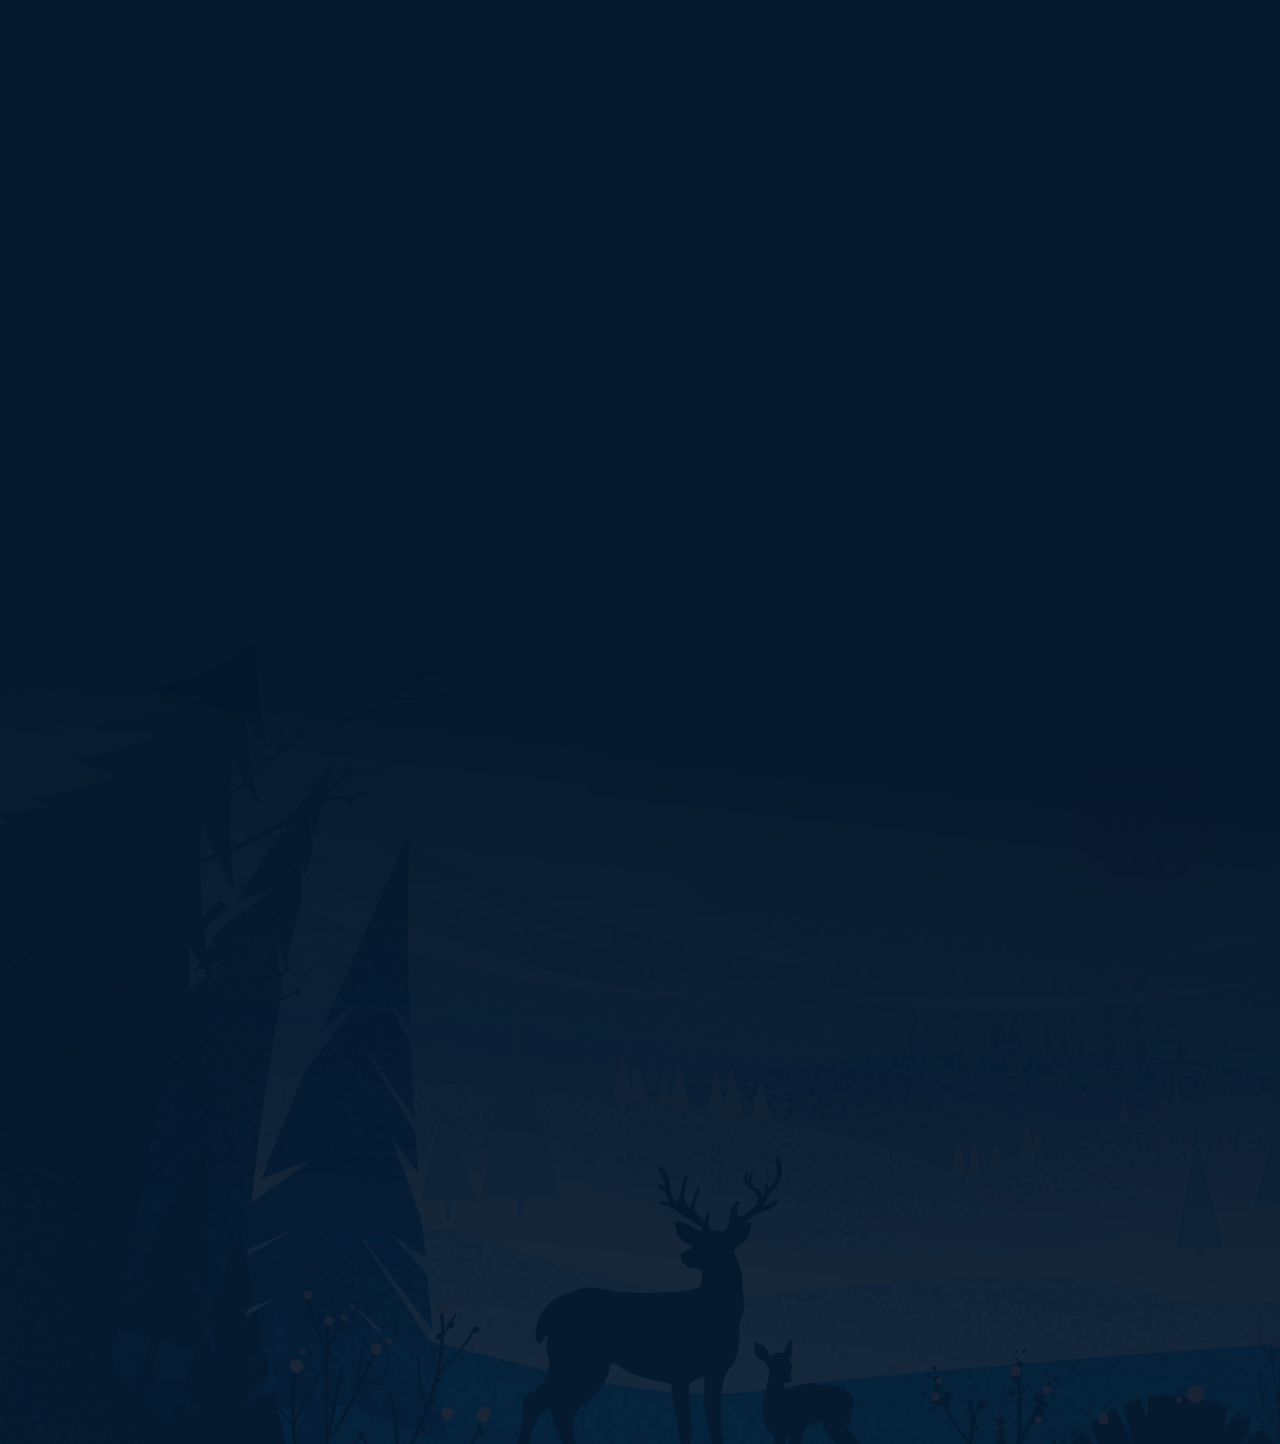
==== commit fd427cfc: "release" ====
--- a/en.html
+++ b/en.html
@@ -75,7 +75,7 @@
                     </svg>
                         </span>
                         <div class="cs-btn_group">
-                            <a href="https://forms.gle/1fXB3s7Eex1DGgB2A" target="_blank" class="cs-btn cs-btn_filed cs-accent_btn"><span>Registration</span></a>
+                            <a href="https://eventix.shop/3uwyv7fg" target="_blank" class="cs-btn cs-btn_filed cs-accent_btn"><span>BUY TICKET</span></a>
                         </div>
                     </div>
                 </div>
@@ -97,7 +97,7 @@
 <h1 class="cs-hero_title text-uppercase cs-font_60 cs-font_36_sm cs-bold">MONTENEGRO IT MEETUP #4</h1>
 <h3 class="cs-hero_subtitle cs-font_20 cs-font_16_sm cs-body_line_height">Splendid Conference and SPA Resort 5*</h3>
 <div class="cs-btn_group">
-  <a href="https://forms.gle/1fXB3s7Eex1DGgB2A" class="cs-btn cs-btn_filed cs-accent_btn" target="_blank"><span>Registration</span></a>
+  <a href="https://eventix.shop/3uwyv7fg" class="cs-btn cs-btn_filed cs-accent_btn" target="_blank"><span>BUY TICKET</span></a>
   <a href="https://t.me/montenegro_it_en" class="cs-btn cs-color1"><span>Join the community</span></a>
 </div>
 </div>
@@ -172,7 +172,7 @@
                     </p>
                     <div class="cs-height_20 cs-height_lg_20"></div>
                     <div class="cs-btn_group">
-                        <a href="https://forms.gle/1fXB3s7Eex1DGgB2A" target="_blank" class="cs-btn cs-btn_filed cs-primary_btn"><span>Registration</span></a>
+                        <a href="https://eventix.shop/3uwyv7fg" target="_blank" class="cs-btn cs-btn_filed cs-primary_btn"><span>BUY TICKET</span></a>
                     </div>
 
                 </div>
@@ -284,7 +284,7 @@
                     <div class="cs-card_in cs-white_bg">
                         <h3 class="cs-gradient_color cs-font_18 cs-font_16_sm cs-m0">Start</h3>
                         <div class="cs-height_5 cs-height_lg_5"></div>
-                        <h2 class="cs-font_22 cs-font_16_sm cs-m0">Start of registration</h2>
+                        <h2 class="cs-font_22 cs-font_16_sm cs-m0">Start of BUY TICKET</h2>
                         <div class="cs-height_10 cs-height_lg_10"></div>
                         <p class="cs-m0">Organizer for anonymity, so at the entrance you will be given
                              number, according to which prizes will then be played</p>
--- a/assets/css/style.css
+++ b/assets/css/style.css
@@ -3545,4 +3545,15 @@
     border-color: rgba(255, 255, 255, 0.1);
   }
 }
-/*# sourceMappingURL=style.css.map */+/*# sourceMappingURL=style.css.map */
+
+
+.cs-btn_center {
+    justify-content: center;
+}
+
+
+.cs-div_center{
+    display: flex;
+    flex-direction: column;
+}